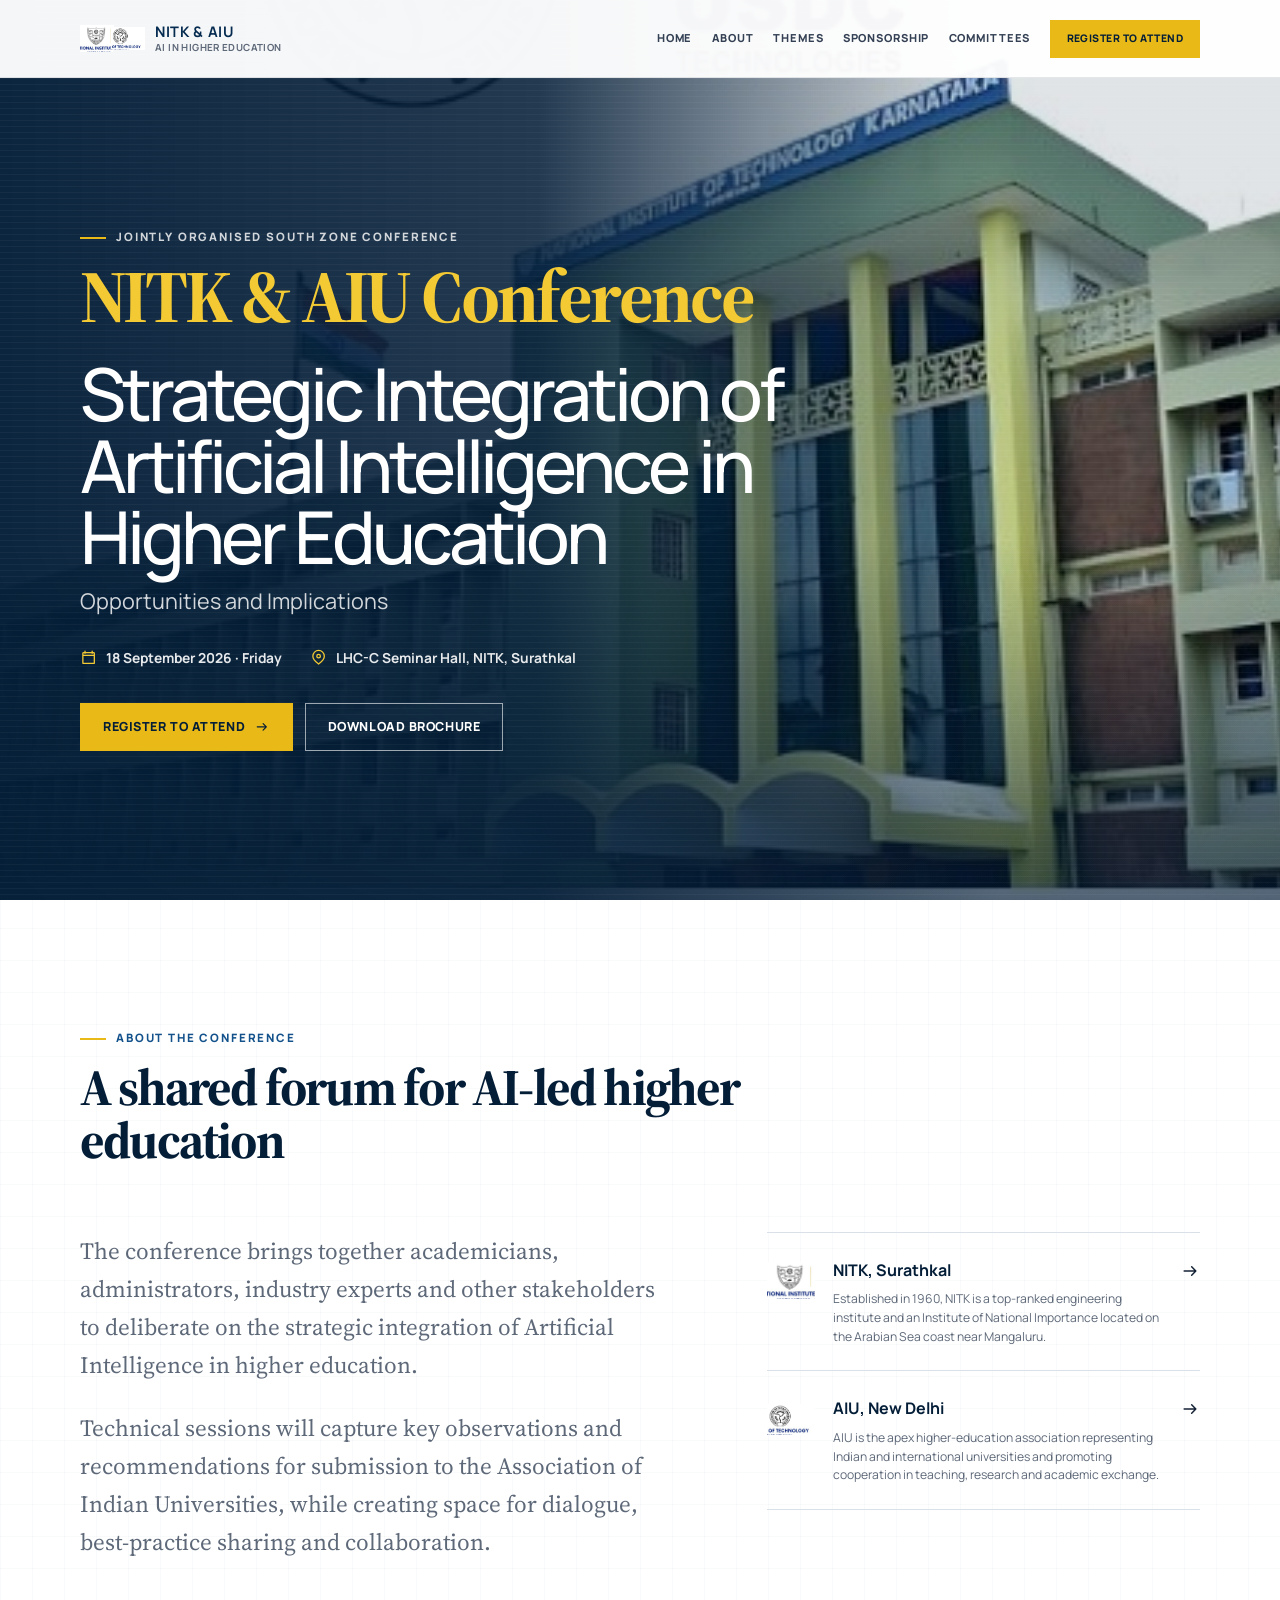
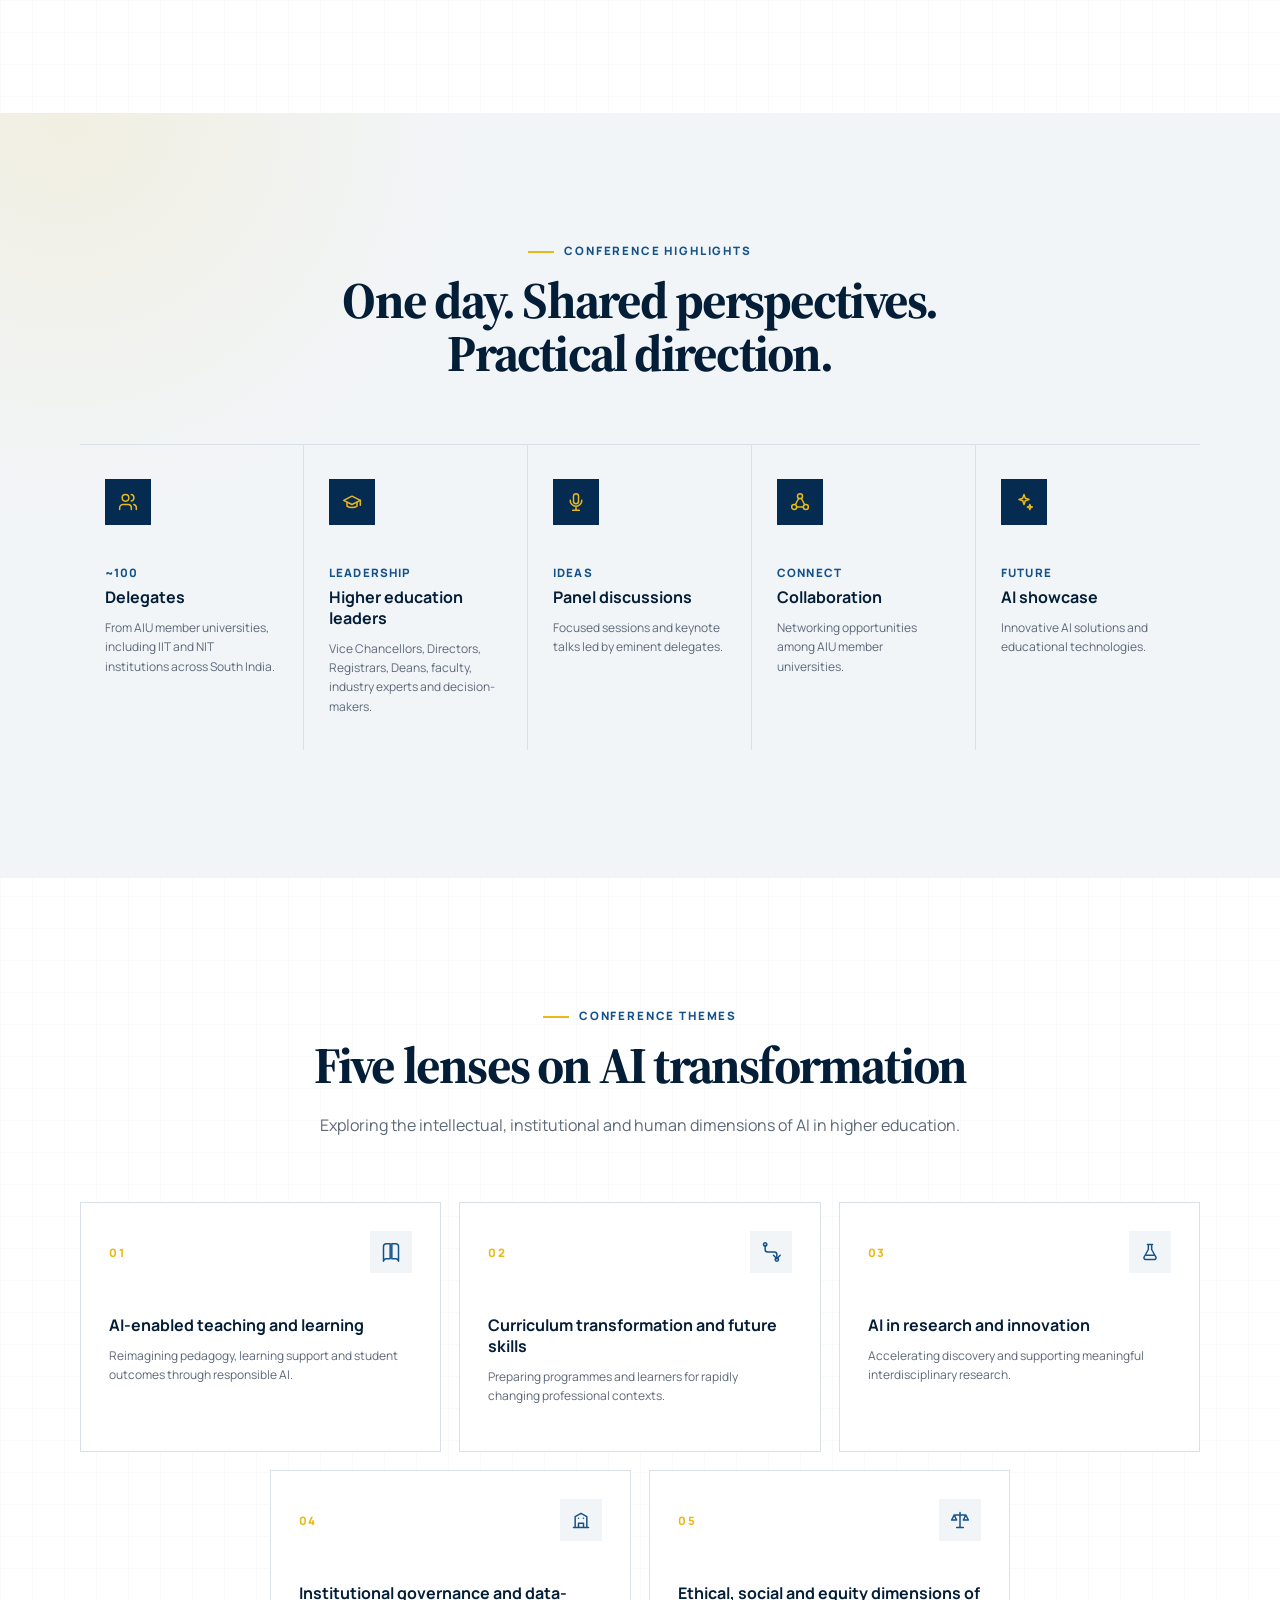
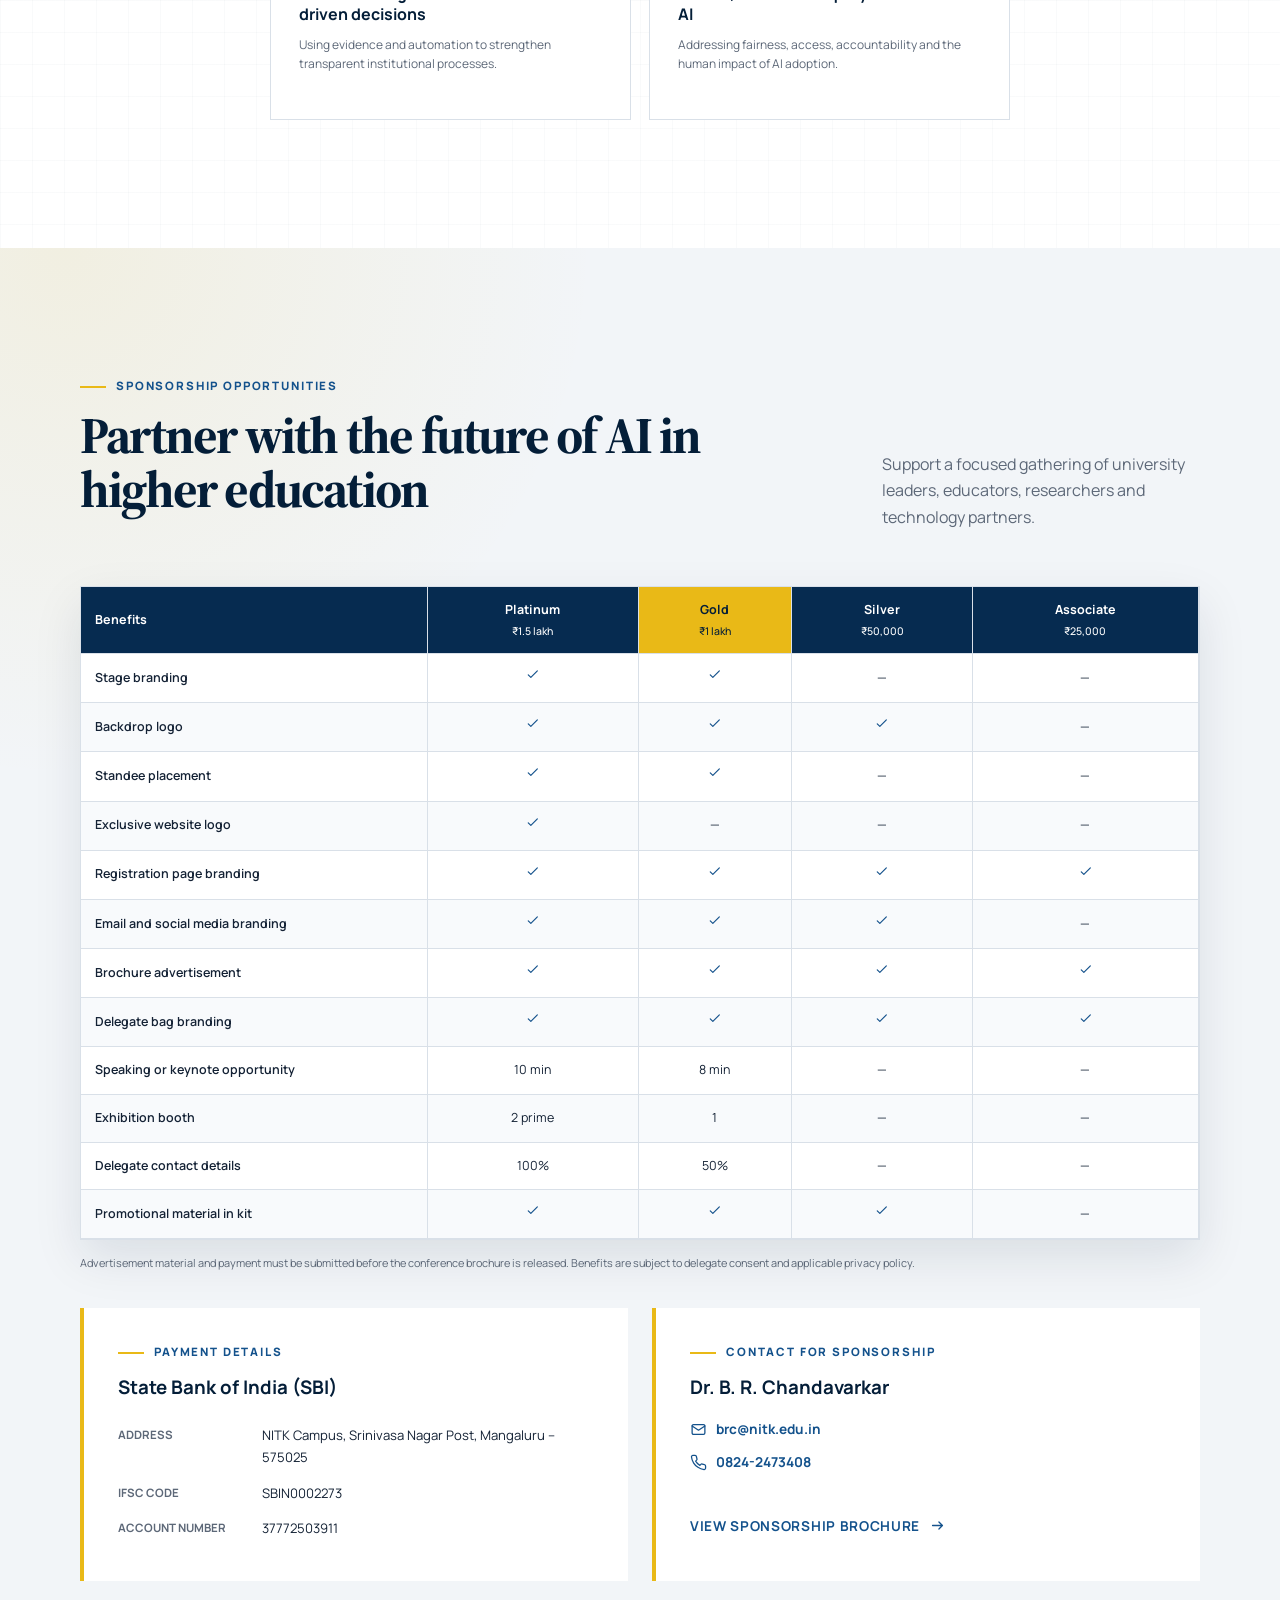
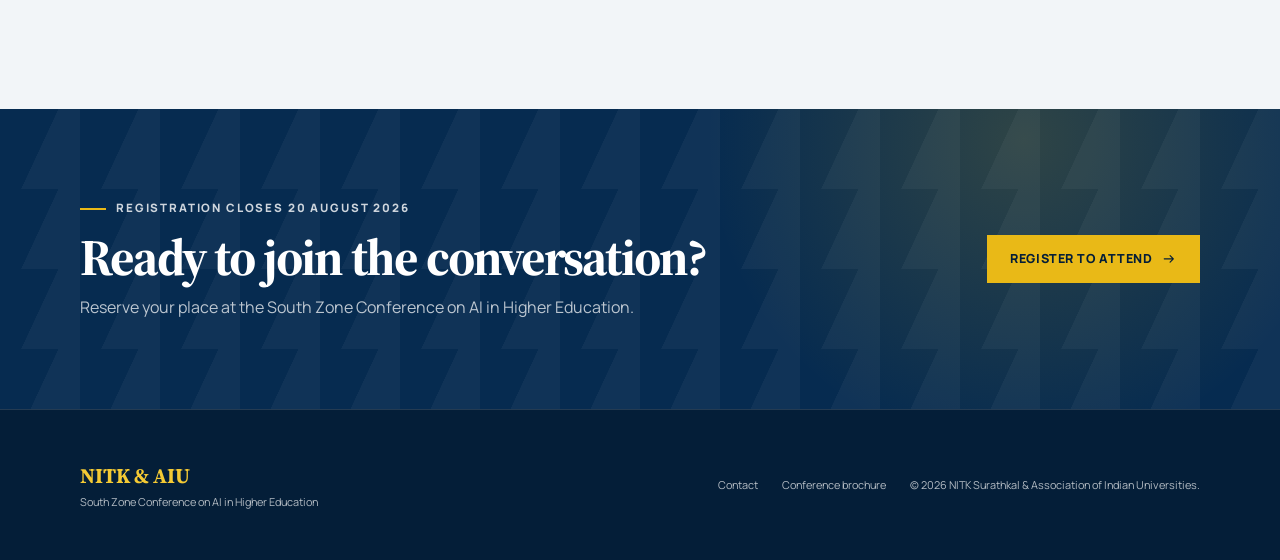
==== docs/index.html @ d4d83155 "Add static conference site and GitHub Pages deploy workflow. Ship the docs/ site with content-driven" ====
<!doctype html>
<html lang="en">
  <head>
    <meta charset="UTF-8">
    <meta name="viewport" content="width=device-width, initial-scale=1.0">
    <meta
      name="description"
      content="NITK and AIU South Zone Conference on the strategic integration of Artificial Intelligence in Higher Education, 18 September 2026."
    >
    <meta name="theme-color" content="#062b50">
    <title>AI in Higher Education 2026 | NITK & AIU</title>
    <link rel="preconnect" href="https://fonts.googleapis.com">
    <link rel="preconnect" href="https://fonts.gstatic.com" crossorigin>
    <link
      href="https://fonts.googleapis.com/css2?family=Manrope:wght@400;500;600;700;800&family=Source+Serif+4:opsz,wght@8..60,600;8..60,700&display=swap"
      rel="stylesheet"
    >
    <link rel="stylesheet" href="css/styles.css">
    <script src="js/content.js" defer></script>
    <script src="js/render.js" defer></script>
    <script src="js/main.js" defer></script>
  </head>
  <body data-page="home">
    <a class="skip-link" href="#main-content">Skip to content</a>
    <div id="site-header"></div>

    <main id="main-content">
      <section class="hero" id="top" aria-label="Conference introduction">
        <div id="hero-content"></div>
      </section>

      <section class="section about" id="about">
        <div class="shell" id="about-content"></div>
      </section>

      <section class="section section--mist highlights-section" id="highlights">
        <div class="shell shell--wide" id="highlights-content"></div>
      </section>

      <section class="section themes-section" id="themes">
        <div class="shell" id="themes-content"></div>
      </section>

      <section class="section speakers-section" id="speakers">
        <div class="shell" id="speakers-content"></div>
      </section>

      <section class="section section--mist sponsorship" id="sponsorship">
        <div class="shell shell--wide" id="sponsorship-content"></div>
      </section>

      <section class="registration-band" id="register">
        <div class="shell registration-band__inner" id="registration-content"></div>
      </section>
    </main>

    <div id="site-footer"></div>
    <noscript>
      <p class="noscript-message">
        Please enable JavaScript to view the conference website.
      </p>
    </noscript>
  </body>
</html>
---- docs/css/styles.css ----
:root {
  --navy-950: #041e38;
  --navy-900: #062b50;
  --navy-800: #0a3b6c;
  --navy-700: #14528c;
  --gold-500: #e9b917;
  --gold-400: #f4ca34;
  --gold-100: #fff3bd;
  --ink: #142235;
  --muted: #5d6878;
  --line: #d9e0e8;
  --mist: #f2f5f8;
  --white: #ffffff;
  --font-sans: "Manrope", sans-serif;
  --font-display: "Source Serif 4", serif;
  --shell: 1120px;
  --shell-wide: 1240px;
  --header-height: 78px;
  --radius: 4px;
  --shadow: 0 18px 45px rgba(4, 30, 56, 0.1);
  --transition: 180ms ease;
}

*,
*::before,
*::after {
  box-sizing: border-box;
}

html {
  scroll-behavior: smooth;
  scroll-padding-top: calc(var(--header-height) + 24px);
}

body {
  margin: 0;
  color: var(--ink);
  background:
    linear-gradient(rgba(6, 43, 80, 0.025) 1px, transparent 1px),
    linear-gradient(90deg, rgba(6, 43, 80, 0.025) 1px, transparent 1px),
    var(--white);
  background-size: 32px 32px;
  font-family: var(--font-sans);
  font-size: 16px;
  line-height: 1.65;
  -webkit-font-smoothing: antialiased;
}

body.nav-open {
  overflow: hidden;
}

img {
  display: block;
  max-width: 100%;
}

a {
  color: inherit;
  text-decoration: none;
}

button,
input,
select,
textarea {
  font: inherit;
}

h1,
h2,
h3,
p {
  margin-top: 0;
}

h1,
h2 {
  color: var(--navy-950);
  font-family: var(--font-display);
  letter-spacing: -0.035em;
  line-height: 1.04;
}

h2 {
  margin-bottom: 20px;
  font-size: clamp(2.1rem, 4vw, 3.55rem);
}

h3 {
  line-height: 1.3;
}

.shell {
  width: min(calc(100% - 40px), var(--shell));
  margin-inline: auto;
}

.shell--wide {
  max-width: var(--shell-wide);
}

.section {
  padding-block: clamp(76px, 10vw, 130px);
}

.section--mist {
  background:
    radial-gradient(circle at 5% 0%, rgba(233, 185, 23, 0.1), transparent 28%),
    var(--mist);
}

.section-heading {
  max-width: 740px;
  margin-bottom: clamp(36px, 6vw, 64px);
}

.section-heading--center {
  margin-inline: auto;
  text-align: center;
}

.section-heading > p:not(.eyebrow) {
  max-width: 650px;
  margin-inline: auto;
  color: var(--muted);
}

.eyebrow {
  margin-bottom: 14px;
  color: var(--navy-700);
  font-size: 0.72rem;
  font-weight: 800;
  letter-spacing: 0.16em;
  text-transform: uppercase;
}

.eyebrow::before {
  display: inline-block;
  width: 26px;
  height: 2px;
  margin-right: 10px;
  background: var(--gold-500);
  content: "";
  vertical-align: middle;
}

.eyebrow--light {
  color: rgba(255, 255, 255, 0.8);
}

.icon {
  width: 1.25em;
  height: 1.25em;
  flex: none;
}

.sr-only {
  position: absolute;
  width: 1px;
  height: 1px;
  padding: 0;
  margin: -1px;
  overflow: hidden;
  clip: rect(0, 0, 0, 0);
  white-space: nowrap;
  border: 0;
}

.skip-link {
  position: fixed;
  z-index: 1000;
  top: 8px;
  left: 8px;
  padding: 10px 16px;
  color: var(--white);
  background: var(--navy-950);
  transform: translateY(-150%);
}

.skip-link:focus {
  transform: translateY(0);
}

.site-header {
  position: fixed;
  z-index: 100;
  top: 0;
  right: 0;
  left: 0;
  height: var(--header-height);
  color: var(--navy-950);
  background: rgba(255, 255, 255, 0.96);
  border-bottom: 1px solid rgba(4, 30, 56, 0.1);
  transition:
    box-shadow var(--transition),
    height var(--transition);
}

.site-header.is-scrolled {
  box-shadow: 0 8px 28px rgba(4, 30, 56, 0.1);
}

.site-header__inner {
  display: flex;
  height: 100%;
  align-items: center;
  justify-content: space-between;
  gap: 24px;
}

.brand {
  display: flex;
  min-width: max-content;
  align-items: center;
  gap: 10px;
}

.brand__marks {
  display: flex;
  align-items: center;
}

.brand__marks img {
  width: 34px;
  height: 34px;
  object-fit: contain;
}

.brand__marks img + img {
  margin-left: -3px;
}

.brand__text {
  display: flex;
  line-height: 1.1;
  flex-direction: column;
}

.brand__text strong {
  color: var(--navy-900);
  font-size: 0.91rem;
  letter-spacing: 0.045em;
}

.brand__text span {
  margin-top: 4px;
  color: var(--muted);
  font-size: 0.61rem;
  font-weight: 700;
  letter-spacing: 0.04em;
  text-transform: uppercase;
}

.site-nav {
  display: flex;
  align-items: center;
  gap: clamp(12px, 1.5vw, 22px);
}

.site-nav__link {
  position: relative;
  padding-block: 10px;
  color: #344054;
  font-size: 0.69rem;
  font-weight: 800;
  letter-spacing: 0.08em;
  text-transform: uppercase;
}

.site-nav__link::after {
  position: absolute;
  right: 0;
  bottom: 5px;
  left: 0;
  height: 2px;
  background: var(--gold-500);
  content: "";
  transform: scaleX(0);
  transform-origin: right;
  transition: transform var(--transition);
}

.site-nav__link:hover::after,
.site-nav__link.is-active::after {
  transform: scaleX(1);
  transform-origin: left;
}

.nav-toggle {
  display: none;
  width: 44px;
  height: 44px;
  padding: 0;
  color: var(--navy-950);
  background: transparent;
  border: 1px solid var(--line);
  align-items: center;
  justify-content: center;
}

.nav-toggle__close {
  display: none;
}

.nav-toggle[aria-expanded="true"] .nav-toggle__open {
  display: none;
}

.nav-toggle[aria-expanded="true"] .nav-toggle__close {
  display: block;
}

.button {
  display: inline-flex;
  min-height: 48px;
  padding: 0 22px;
  border: 1px solid transparent;
  align-items: center;
  justify-content: center;
  gap: 9px;
  font-size: 0.78rem;
  font-weight: 800;
  letter-spacing: 0.045em;
  text-transform: uppercase;
  transition:
    background var(--transition),
    color var(--transition),
    transform var(--transition);
}

.button:hover {
  transform: translateY(-2px);
}

.button--small {
  min-height: 38px;
  padding-inline: 16px;
  font-size: 0.65rem;
}

.button--gold {
  color: var(--navy-950);
  background: var(--gold-500);
}

.button--gold:hover {
  background: var(--gold-400);
}

.button--ghost {
  color: var(--white);
  border-color: rgba(255, 255, 255, 0.6);
}

.button--ghost:hover {
  color: var(--navy-950);
  background: var(--white);
}

.hero {
  position: relative;
  min-height: 760px;
  height: 100svh;
  max-height: 940px;
  overflow: hidden;
  color: var(--white);
  background: var(--navy-950);
}

.hero__image,
.hero__veil {
  position: absolute;
  inset: 0;
}

.hero__image {
  background-position: center;
  background-size: cover;
  animation: hero-settle 1.4s ease-out both;
}

.hero__veil {
  background:
    linear-gradient(90deg, rgba(4, 30, 56, 0.97) 0%, rgba(4, 30, 56, 0.88) 42%, rgba(4, 30, 56, 0.12) 78%),
    linear-gradient(0deg, rgba(4, 30, 56, 0.65), transparent 40%);
}

.hero__veil::after {
  position: absolute;
  inset: 0;
  background-image: linear-gradient(rgba(255, 255, 255, 0.035) 1px, transparent 1px);
  background-size: 100% 6px;
  content: "";
}

.hero__inner {
  position: relative;
  z-index: 1;
  display: flex;
  min-height: 760px;
  height: 100svh;
  max-height: 940px;
  padding-top: var(--header-height);
  align-items: center;
}

.hero__copy {
  max-width: 720px;
  padding-block: 60px;
}

.hero h1 {
  margin-bottom: 10px;
  color: var(--white);
  font-family: var(--font-sans);
  font-size: clamp(2.45rem, 5.7vw, 5.3rem);
  font-weight: 500;
  letter-spacing: -0.055em;
  line-height: 0.98;
}

.hero__brand {
  display: block;
  margin-bottom: 26px;
  color: var(--gold-400);
  font-family: var(--font-display);
  font-size: clamp(2.2rem, 5.8vw, 5.5rem);
  font-weight: 700;
  letter-spacing: -0.04em;
}

.hero__subtitle {
  margin-bottom: 28px;
  color: rgba(255, 255, 255, 0.82);
  font-size: clamp(1.05rem, 1.7vw, 1.35rem);
}

.event-meta {
  display: flex;
  max-width: 680px;
  margin-bottom: 34px;
  gap: 12px 28px;
  flex-wrap: wrap;
}

.event-meta span {
  display: inline-flex;
  align-items: center;
  gap: 9px;
  color: rgba(255, 255, 255, 0.9);
  font-size: 0.86rem;
  font-weight: 700;
}

.event-meta .icon {
  color: var(--gold-400);
}

.button-row {
  display: flex;
  gap: 12px;
  flex-wrap: wrap;
}

.about__grid {
  display: grid;
  grid-template-columns: minmax(0, 1.15fr) minmax(320px, 0.85fr);
  gap: clamp(40px, 8vw, 100px);
  align-items: start;
}

.about__copy {
  color: var(--muted);
  font-family: var(--font-display);
  font-size: clamp(1.15rem, 2vw, 1.45rem);
  line-height: 1.65;
}

.about__copy p + p {
  margin-top: 24px;
}

.institutions {
  border-top: 1px solid var(--line);
}

.institution {
  display: grid;
  padding-block: 24px;
  border-bottom: 1px solid var(--line);
  grid-template-columns: 48px 1fr auto;
  gap: 18px;
  align-items: start;
  transition: color var(--transition);
}

.institution:hover {
  color: var(--navy-700);
}

.institution img {
  width: 48px;
  height: 48px;
  object-fit: contain;
}

.institution strong,
.institution small {
  display: block;
}

.institution strong {
  margin-bottom: 7px;
  color: var(--navy-950);
}

.institution small {
  color: var(--muted);
  font-size: 0.76rem;
  line-height: 1.55;
}

.institution > .icon {
  margin-top: 4px;
}

.highlights {
  display: grid;
  border-top: 1px solid var(--line);
  grid-template-columns: repeat(5, 1fr);
}

.highlight {
  min-height: 290px;
  padding: 34px 25px;
  border-right: 1px solid var(--line);
}

.highlight:last-child {
  border-right: 0;
}

.highlight__icon {
  display: grid;
  width: 46px;
  height: 46px;
  margin-bottom: 38px;
  color: var(--gold-500);
  background: var(--navy-900);
  place-items: center;
}

.highlight__value {
  display: block;
  margin-bottom: 5px;
  color: var(--navy-700);
  font-size: 0.72rem;
  font-weight: 800;
  letter-spacing: 0.1em;
  text-transform: uppercase;
}

.highlight h3,
.theme h3 {
  margin-bottom: 10px;
  color: var(--navy-950);
  font-size: 1rem;
}

.highlight p,
.theme p {
  margin-bottom: 0;
  color: var(--muted);
  font-size: 0.75rem;
  line-height: 1.6;
}

.themes {
  display: grid;
  grid-template-columns: repeat(6, 1fr);
  gap: 18px;
}

.theme {
  position: relative;
  min-height: 250px;
  padding: 28px;
  background: var(--white);
  border: 1px solid var(--line);
  grid-column: span 2;
  overflow: hidden;
  transition:
    border-color var(--transition),
    transform var(--transition);
}

.theme:nth-child(4) {
  grid-column: 2 / span 2;
}

.theme:hover {
  border-color: var(--gold-500);
  transform: translateY(-4px);
}

.theme__top {
  display: flex;
  margin-bottom: 42px;
  color: var(--navy-700);
  align-items: center;
  justify-content: space-between;
}

.theme__number {
  color: var(--gold-500);
  font-size: 0.72rem;
  font-weight: 800;
  letter-spacing: 0.15em;
}

.theme__icon {
  display: grid;
  width: 42px;
  height: 42px;
  background: var(--mist);
  place-items: center;
}

.speakers-section {
  background: var(--navy-950);
}

.speakers-section .section-heading h2 {
  color: var(--white);
}

.speakers-grid {
  display: grid;
  grid-template-columns: repeat(4, 1fr);
  gap: 28px;
}

.speaker {
  color: rgba(255, 255, 255, 0.7);
  text-align: center;
}

.speaker .person-avatar {
  width: 180px;
  height: 210px;
  margin: 0 auto 20px;
}

.speaker h3 {
  margin-bottom: 4px;
  color: var(--white);
}

.speaker p {
  margin-bottom: 2px;
  font-size: 0.8rem;
}

.speaker__role {
  color: var(--gold-400);
  font-weight: 700;
}

.person-avatar {
  display: grid;
  width: 64px;
  height: 64px;
  flex: none;
  color: var(--navy-900);
  background: var(--gold-100);
  border: 1px solid rgba(233, 185, 23, 0.4);
  object-fit: cover;
  place-items: center;
}

.person-avatar--initials {
  font-family: var(--font-display);
  font-size: 1.2rem;
  font-weight: 700;
}

.sponsorship__intro {
  display: grid;
  margin-bottom: 50px;
  grid-template-columns: 1.4fr 0.6fr;
  gap: 60px;
  align-items: end;
}

.sponsorship__intro .section-heading {
  margin-bottom: 0;
}

.sponsorship__intro > p {
  margin-bottom: 6px;
  color: var(--muted);
}

.table-wrap {
  overflow-x: auto;
  border: 1px solid var(--line);
  background: var(--white);
  box-shadow: var(--shadow);
}

.sponsorship-table {
  width: 100%;
  min-width: 850px;
  border-collapse: collapse;
  font-size: 0.78rem;
}

.sponsorship-table th,
.sponsorship-table td {
  padding: 13px 14px;
  border-right: 1px solid var(--line);
  border-bottom: 1px solid var(--line);
  text-align: center;
}

.sponsorship-table thead th {
  color: var(--white);
  background: var(--navy-900);
}

.sponsorship-table thead th:nth-child(3) {
  color: var(--navy-950);
  background: var(--gold-500);
}

.sponsorship-table thead th:first-child,
.sponsorship-table tbody th {
  width: 31%;
  text-align: left;
}

.sponsorship-table thead strong,
.sponsorship-table thead span {
  display: block;
}

.sponsorship-table thead span {
  margin-top: 2px;
  font-size: 0.66rem;
  font-weight: 500;
}

.sponsorship-table tbody th {
  color: var(--ink);
  font-weight: 600;
}

.sponsorship-table tbody tr:nth-child(even) {
  background: #f8fafc;
}

.table-check {
  display: inline-grid;
  color: var(--navy-700);
  place-items: center;
}

.table-note {
  margin: 14px 0 36px;
  color: var(--muted);
  font-size: 0.68rem;
}

.sponsor-details {
  display: grid;
  grid-template-columns: 1fr 1fr;
  gap: 24px;
}

.sponsor-detail {
  padding: 34px;
  background: var(--white);
  border-left: 4px solid var(--gold-500);
}

.sponsor-detail h3 {
  color: var(--navy-950);
}

.sponsor-detail dl {
  margin: 0;
}

.sponsor-detail dl div {
  display: grid;
  padding-block: 7px;
  grid-template-columns: 130px 1fr;
  gap: 14px;
}

.sponsor-detail dt {
  color: var(--muted);
  font-size: 0.72rem;
  font-weight: 700;
  text-transform: uppercase;
}

.sponsor-detail dd {
  margin: 0;
  font-size: 0.82rem;
}

.sponsor-detail--contact {
  display: flex;
  flex-direction: column;
}

.sponsor-detail--contact > a {
  display: inline-flex;
  width: fit-content;
  margin-bottom: 10px;
  color: var(--navy-700);
  gap: 9px;
  align-items: center;
  font-size: 0.85rem;
  font-weight: 700;
}

.sponsor-detail--contact .text-link {
  margin-top: auto;
  padding-top: 18px;
}

.text-link {
  display: inline-flex;
  color: var(--navy-700);
  gap: 8px;
  align-items: center;
  font-size: 0.72rem;
  font-weight: 800;
  letter-spacing: 0.05em;
  text-transform: uppercase;
}

.registration-band {
  position: relative;
  color: var(--white);
  background:
    radial-gradient(circle at 80% 10%, rgba(233, 185, 23, 0.18), transparent 30%),
    var(--navy-900);
  overflow: hidden;
}

.registration-band::before {
  position: absolute;
  inset: 0;
  background-image: linear-gradient(115deg, transparent 49.7%, rgba(255, 255, 255, 0.04) 50%);
  background-size: 80px 80px;
  content: "";
}

.registration-band__inner {
  position: relative;
  display: flex;
  min-height: 300px;
  padding-block: 70px;
  align-items: center;
  justify-content: space-between;
  gap: 40px;
}

.registration-band h2 {
  margin-bottom: 10px;
  color: var(--white);
}

.registration-band p:last-child {
  margin-bottom: 0;
  color: rgba(255, 255, 255, 0.72);
}

.site-footer {
  color: rgba(255, 255, 255, 0.7);
  background: var(--navy-950);
  border-top: 1px solid rgba(255, 255, 255, 0.13);
}

.site-footer__grid {
  display: flex;
  min-height: 150px;
  padding-block: 38px;
  align-items: center;
  justify-content: space-between;
  gap: 40px;
}

.footer-brand {
  display: flex;
  flex-direction: column;
}

.footer-brand strong {
  color: var(--gold-400);
  font-family: var(--font-display);
  font-size: 1.3rem;
}

.footer-brand span {
  font-size: 0.68rem;
}

.site-footer__meta {
  display: flex;
  justify-content: flex-end;
  gap: 12px 24px;
  flex-wrap: wrap;
  font-size: 0.68rem;
}

.site-footer__meta a:hover {
  color: var(--white);
}

.committee-hero {
  padding-top: var(--header-height);
  color: var(--white);
  background:
    linear-gradient(120deg, transparent 50%, rgba(233, 185, 23, 0.08) 50%),
    var(--navy-900);
  background-size: 120px 120px;
}

.committee-hero__inner {
  display: flex;
  min-height: 400px;
  padding-block: 80px;
  align-items: center;
  justify-content: space-between;
  gap: 60px;
}

.committee-hero__copy {
  max-width: 760px;
}

.committee-hero h1 {
  margin-bottom: 20px;
  color: var(--white);
  font-size: clamp(3rem, 7vw, 6rem);
}

.committee-hero h1 span {
  color: var(--gold-400);
}

.committee-hero__copy > p:last-child {
  max-width: 620px;
  margin-bottom: 0;
  color: rgba(255, 255, 255, 0.72);
}

.committee-hero__marks {
  display: flex;
  min-width: 240px;
  padding: 24px;
  background: var(--white);
  align-items: center;
  justify-content: center;
  gap: 15px;
}

.committee-hero__marks img {
  width: 72px;
  height: 72px;
  object-fit: contain;
}

.committee-hero__marks span {
  color: var(--gold-500);
  font-family: var(--font-display);
  font-size: 2rem;
}

.committee-page {
  background:
    radial-gradient(circle at 100% 20%, rgba(20, 82, 140, 0.08), transparent 25%),
    var(--mist);
}

.committee-layout {
  display: grid;
  grid-template-columns: minmax(0, 1fr) 330px;
  gap: clamp(36px, 6vw, 80px);
  align-items: start;
}

.committees-list {
  display: grid;
  gap: 14px;
}

.committee-card {
  display: grid;
  padding: 28px;
  background: var(--white);
  border-left: 3px solid var(--navy-700);
  grid-template-columns: 46px minmax(0, 1fr) auto;
  gap: 20px;
  align-items: start;
  transition:
    border-color var(--transition),
    transform var(--transition);
}

.committee-card:hover {
  border-color: var(--gold-500);
  transform: translateX(4px);
}

.committee-card__icon,
.sidebar-block__icon {
  display: grid;
  width: 42px;
  height: 42px;
  color: var(--navy-700);
  background: var(--mist);
  place-items: center;
}

.committee-card h3 {
  margin-bottom: 6px;
  color: var(--navy-950);
  font-family: var(--font-display);
  font-size: 1.25rem;
}

.committee-card__body > p {
  margin-bottom: 14px;
  color: var(--muted);
  font-size: 0.76rem;
}

.committee-card__people {
  display: flex;
  gap: 5px 14px;
  flex-wrap: wrap;
  font-size: 0.72rem;
}

.committee-card__people strong {
  color: var(--navy-700);
}

.committee-card__people span {
  color: var(--muted);
}

.committee-card__contact {
  display: flex;
  padding-top: 3px;
  flex-direction: column;
  gap: 8px;
}

.committee-card__contact a {
  display: flex;
  color: var(--muted);
  gap: 7px;
  align-items: center;
  font-size: 0.67rem;
}

.committee-card__contact a:hover {
  color: var(--navy-700);
}

.coordinators-heading {
  margin-top: 100px;
}

.coordinators-list {
  display: grid;
  grid-template-columns: 1fr 1fr;
  gap: 14px;
}

.coordinator {
  display: flex;
  min-height: 150px;
  padding: 24px;
  background: var(--white);
  border: 1px solid var(--line);
  gap: 18px;
  align-items: flex-start;
}

.coordinator h3 {
  margin-bottom: 5px;
  color: var(--navy-950);
  font-size: 0.95rem;
}

.coordinator p {
  margin-bottom: 14px;
  color: var(--muted);
  font-size: 0.68rem;
}

.coordinator a {
  display: inline-flex;
  color: var(--navy-700);
  gap: 6px;
  align-items: center;
  font-size: 0.65rem;
  font-weight: 700;
  word-break: break-word;
}

.committee-sidebar {
  position: sticky;
  top: calc(var(--header-height) + 24px);
}

.sidebar-block {
  padding: 28px;
  background: var(--white);
  border-bottom: 1px solid var(--line);
}

.sidebar-block > img {
  width: 54px;
  height: 54px;
  margin-bottom: 20px;
  object-fit: contain;
}

.sidebar-block h3 {
  margin-bottom: 12px;
  color: var(--navy-950);
  font-family: var(--font-display);
  font-size: 1.25rem;
}

.sidebar-block p {
  color: var(--muted);
  font-size: 0.72rem;
}

.sidebar-block--help {
  display: flex;
  color: var(--white);
  background: var(--navy-900);
  gap: 18px;
}

.sidebar-block--help h3 {
  color: var(--white);
}

.sidebar-block--help p {
  color: rgba(255, 255, 255, 0.68);
}

.sidebar-block--help a {
  color: var(--gold-400);
  font-size: 0.7rem;
  font-weight: 700;
  word-break: break-word;
}

.sidebar-block--help .sidebar-block__icon {
  color: var(--navy-950);
  background: var(--gold-500);
}

.reveal {
  animation: reveal-in 650ms ease both;
}

.reveal.is-visible {
  opacity: 1;
  transform: translateY(0);
}

.noscript-message {
  position: fixed;
  z-index: 200;
  right: 0;
  bottom: 0;
  left: 0;
  margin: 0;
  padding: 12px;
  color: var(--white);
  background: #9b2c2c;
  text-align: center;
}

@keyframes hero-settle {
  from {
    opacity: 0;
    transform: scale(1.06);
  }
  to {
    opacity: 1;
    transform: scale(1);
  }
}

@keyframes reveal-in {
  from {
    opacity: 0;
    transform: translateY(20px);
  }
  to {
    opacity: 1;
    transform: translateY(0);
  }
}

@media (max-width: 1060px) {
  .site-nav {
    gap: 12px;
  }

  .site-nav__link {
    font-size: 0.61rem;
  }

  .site-nav .button {
    display: none;
  }

  .highlights {
    grid-template-columns: repeat(3, 1fr);
  }

  .highlight {
    border-bottom: 1px solid var(--line);
  }

  .highlight:nth-child(3) {
    border-right: 0;
  }

  .highlight:nth-child(n + 4) {
    grid-column: span 1;
  }

  .committee-layout {
    grid-template-columns: minmax(0, 1fr) 290px;
    gap: 32px;
  }

  .committee-card {
    grid-template-columns: 42px minmax(0, 1fr);
  }

  .committee-card__contact {
    grid-column: 2;
  }
}

@media (max-width: 900px) {
  :root {
    --header-height: 70px;
  }

  .nav-toggle {
    display: flex;
  }

  .site-nav {
    position: fixed;
    top: var(--header-height);
    right: 0;
    bottom: 0;
    left: 0;
    display: flex;
    padding: 38px 24px;
    color: var(--white);
    background: var(--navy-950);
    flex-direction: column;
    align-items: stretch;
    gap: 0;
    opacity: 0;
    pointer-events: none;
    transform: translateY(-10px);
    transition:
      opacity var(--transition),
      transform var(--transition);
  }

  .site-nav.is-open {
    opacity: 1;
    pointer-events: auto;
    transform: translateY(0);
  }

  .site-nav__link {
    padding: 16px 4px;
    color: var(--white);
    border-bottom: 1px solid rgba(255, 255, 255, 0.13);
    font-size: 0.85rem;
  }

  .site-nav .button {
    display: inline-flex;
    margin-top: 24px;
  }

  .about__grid,
  .sponsorship__intro,
  .committee-layout {
    grid-template-columns: 1fr;
  }

  .themes {
    grid-template-columns: 1fr 1fr;
  }

  .theme,
  .theme:nth-child(4) {
    grid-column: auto;
  }

  .theme:last-child {
    grid-column: 1 / -1;
  }

  .speakers-grid {
    grid-template-columns: 1fr 1fr;
  }

  .committee-sidebar {
    position: static;
    display: grid;
    grid-template-columns: 1fr 1fr;
  }

  .sidebar-block--help {
    grid-column: 1 / -1;
  }

  .committee-hero__marks {
    min-width: 210px;
  }
}

@media (max-width: 680px) {
  .shell {
    width: min(calc(100% - 28px), var(--shell));
  }

  .section {
    padding-block: 76px;
  }

  .brand__marks img {
    width: 30px;
    height: 30px;
  }

  .brand__text span {
    display: none;
  }

  .hero,
  .hero__inner {
    min-height: 720px;
    height: 100svh;
  }

  .hero__image {
    background-position: 62% center;
  }

  .hero__veil {
    background: linear-gradient(0deg, rgba(4, 30, 56, 0.98) 8%, rgba(4, 30, 56, 0.82) 64%, rgba(4, 30, 56, 0.35));
  }

  .hero__inner {
    align-items: flex-end;
  }

  .hero__copy {
    padding-bottom: 50px;
  }

  .hero h1 {
    font-size: clamp(2.25rem, 11vw, 3.2rem);
  }

  .hero__brand {
    margin-bottom: 18px;
    font-size: clamp(2rem, 10vw, 3rem);
  }

  .event-meta {
    margin-bottom: 26px;
    flex-direction: column;
  }

  .button-row,
  .button-row .button {
    width: 100%;
  }

  .highlights {
    grid-template-columns: 1fr;
  }

  .highlight,
  .highlight:nth-child(3) {
    min-height: auto;
    padding-inline: 12px;
    border-right: 0;
  }

  .highlight__icon {
    margin-bottom: 22px;
  }

  .themes,
  .speakers-grid,
  .sponsor-details,
  .coordinators-list,
  .committee-sidebar {
    grid-template-columns: 1fr;
  }

  .theme:last-child,
  .sidebar-block--help {
    grid-column: auto;
  }

  .sponsorship__intro {
    gap: 20px;
  }

  .sponsor-detail {
    padding: 26px 22px;
  }

  .sponsor-detail dl div {
    grid-template-columns: 1fr;
    gap: 2px;
  }

  .registration-band__inner,
  .site-footer__grid,
  .committee-hero__inner {
    align-items: flex-start;
    flex-direction: column;
  }

  .registration-band__inner {
    justify-content: center;
  }

  .registration-band__inner .button {
    width: 100%;
  }

  .site-footer__meta {
    justify-content: flex-start;
  }

  .committee-hero__inner {
    min-height: 480px;
    justify-content: center;
  }

  .committee-hero h1 {
    font-size: clamp(2.8rem, 15vw, 4.5rem);
  }

  .committee-hero__marks {
    display: none;
  }

  .committee-card {
    padding: 24px 20px;
    grid-template-columns: 1fr;
  }

  .committee-card__contact {
    grid-column: auto;
  }

  .coordinators-heading {
    margin-top: 72px;
  }
}

@media (prefers-reduced-motion: reduce) {
  *,
  *::before,
  *::after {
    scroll-behavior: auto !important;
    animation-duration: 0.01ms !important;
    animation-iteration-count: 1 !important;
    transition-duration: 0.01ms !important;
  }
}
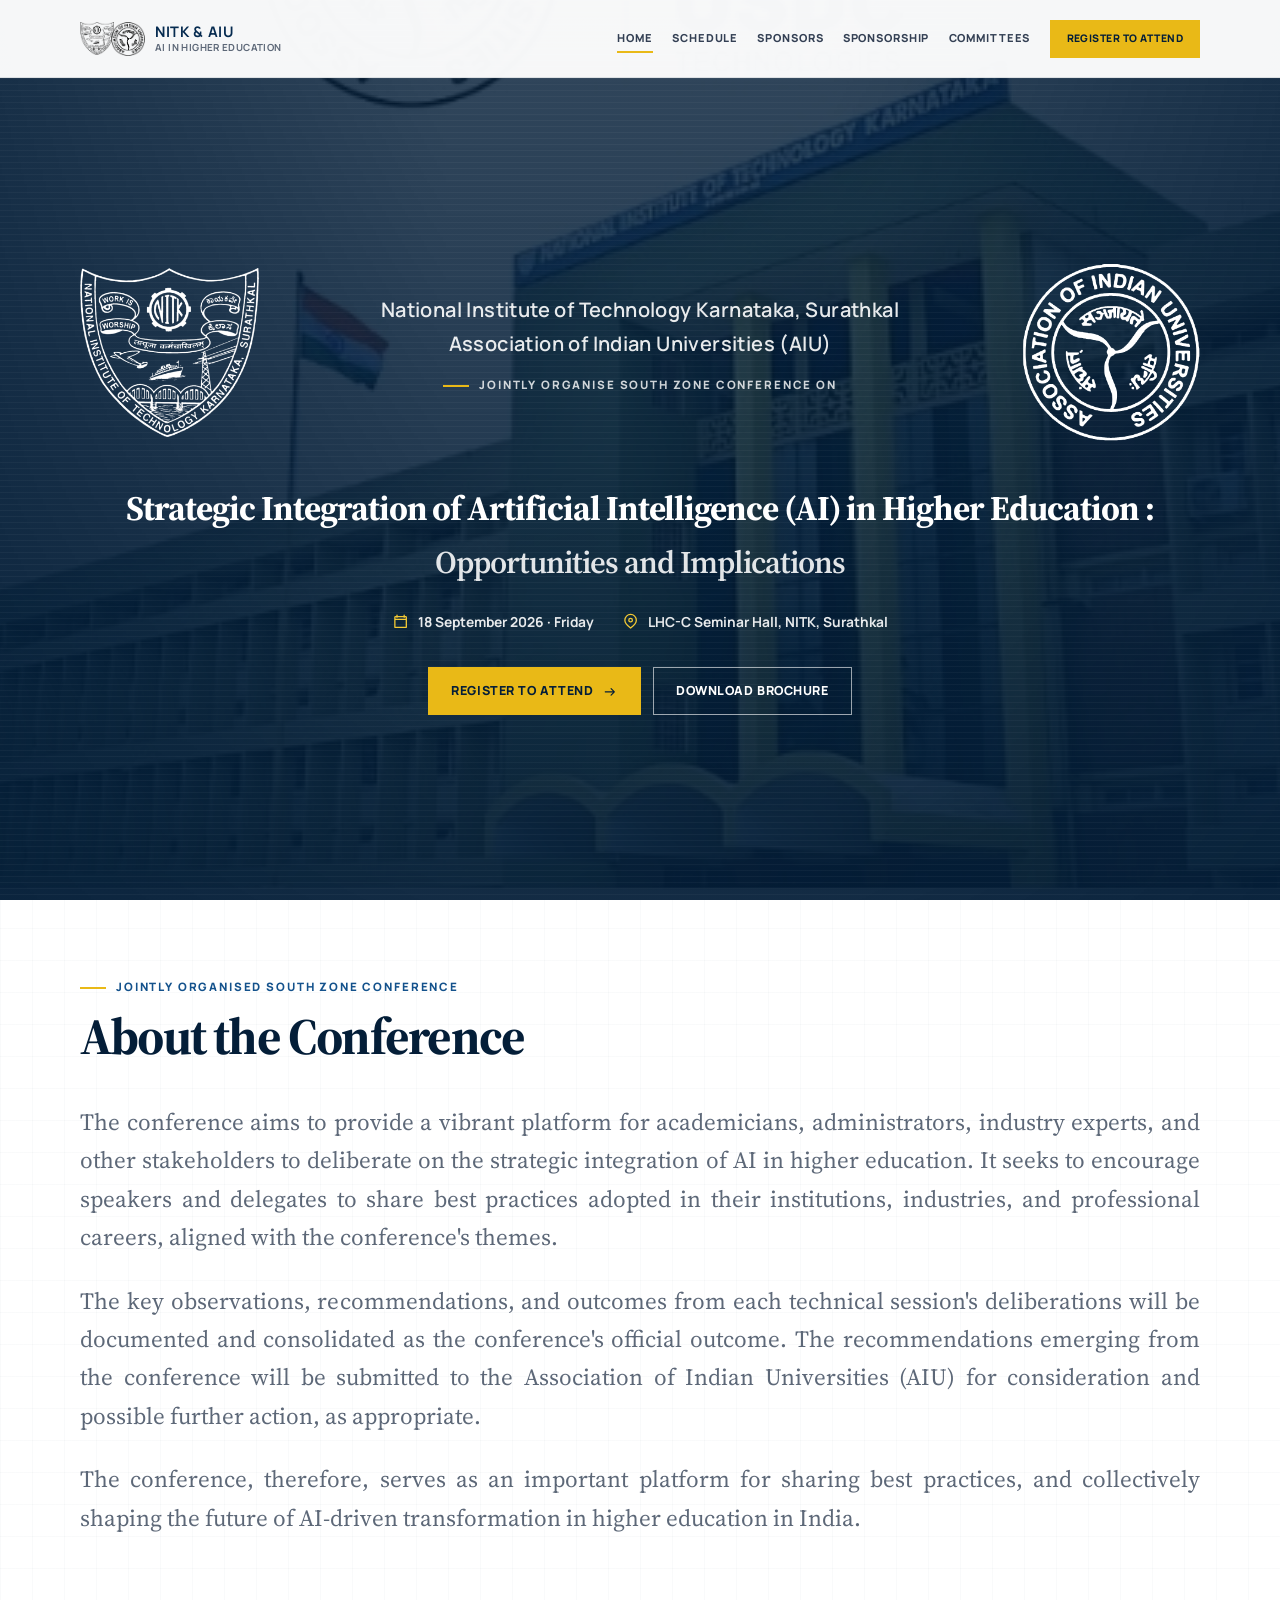
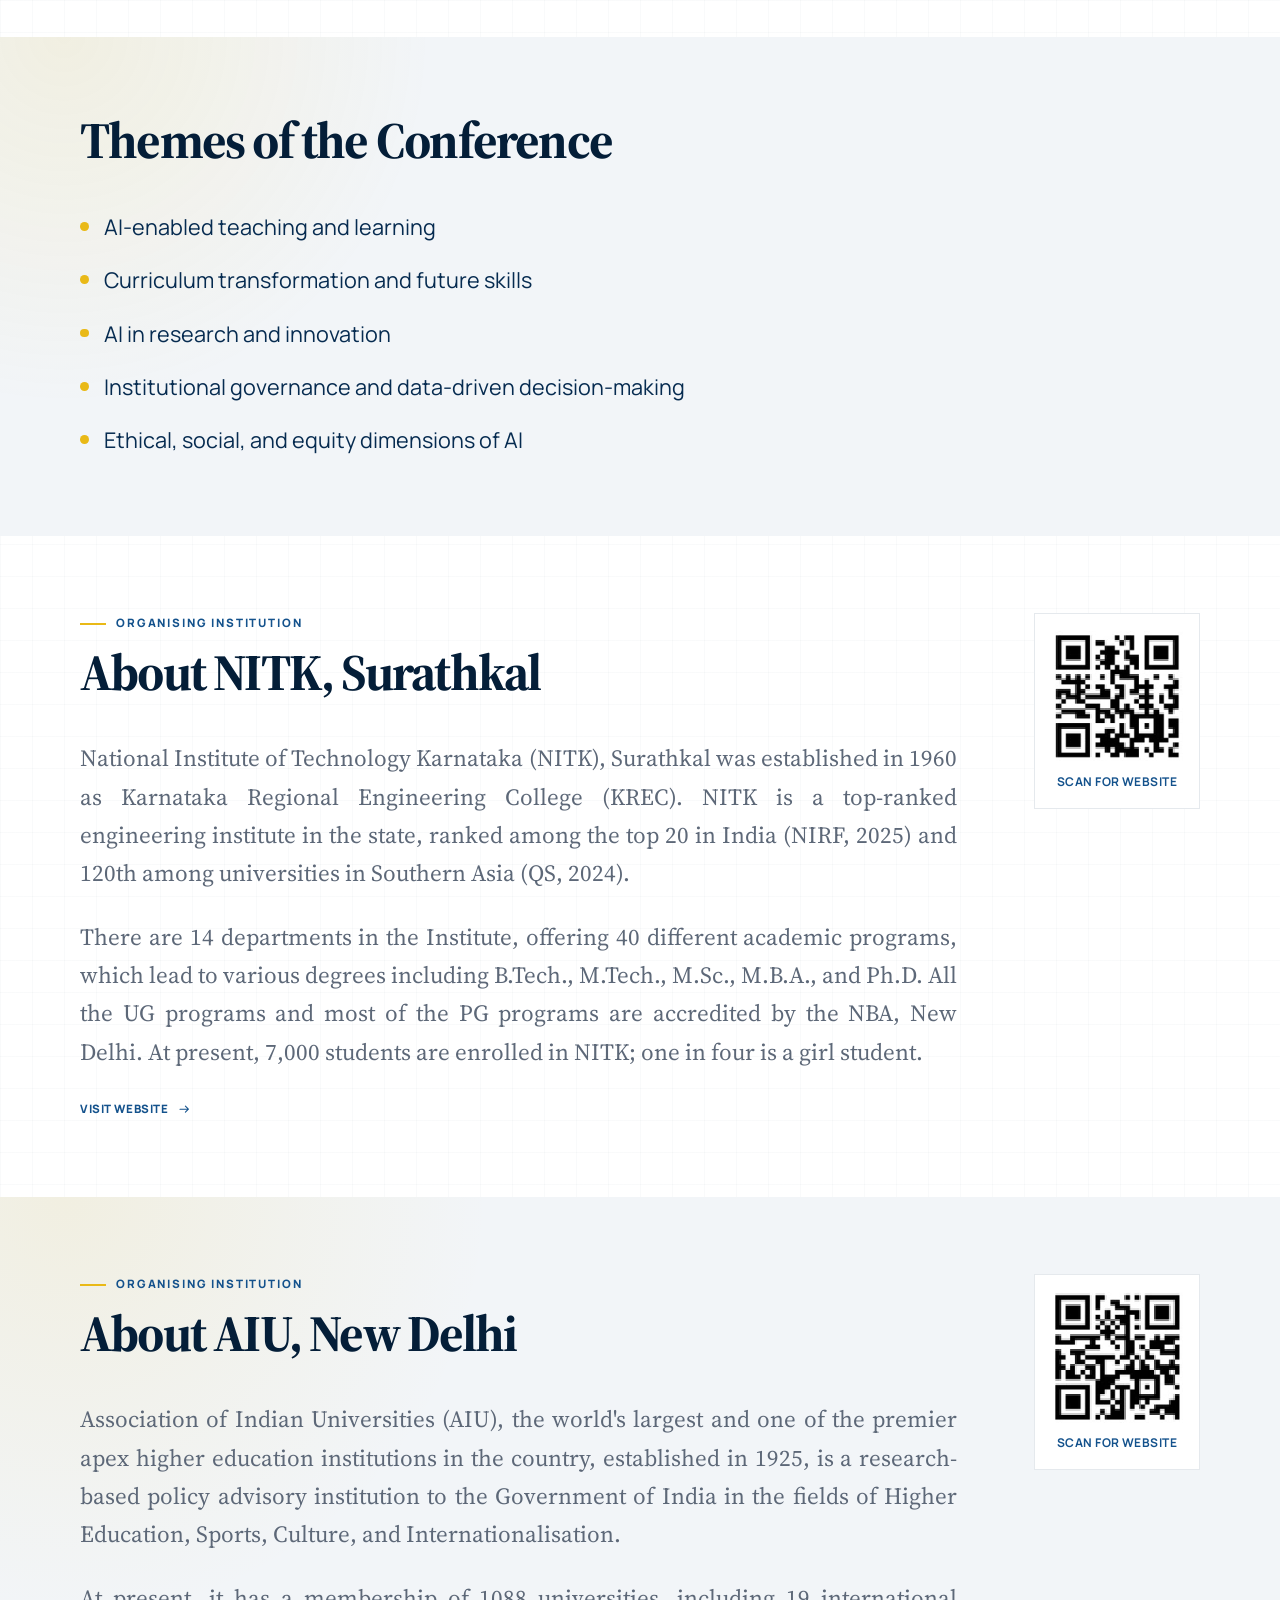
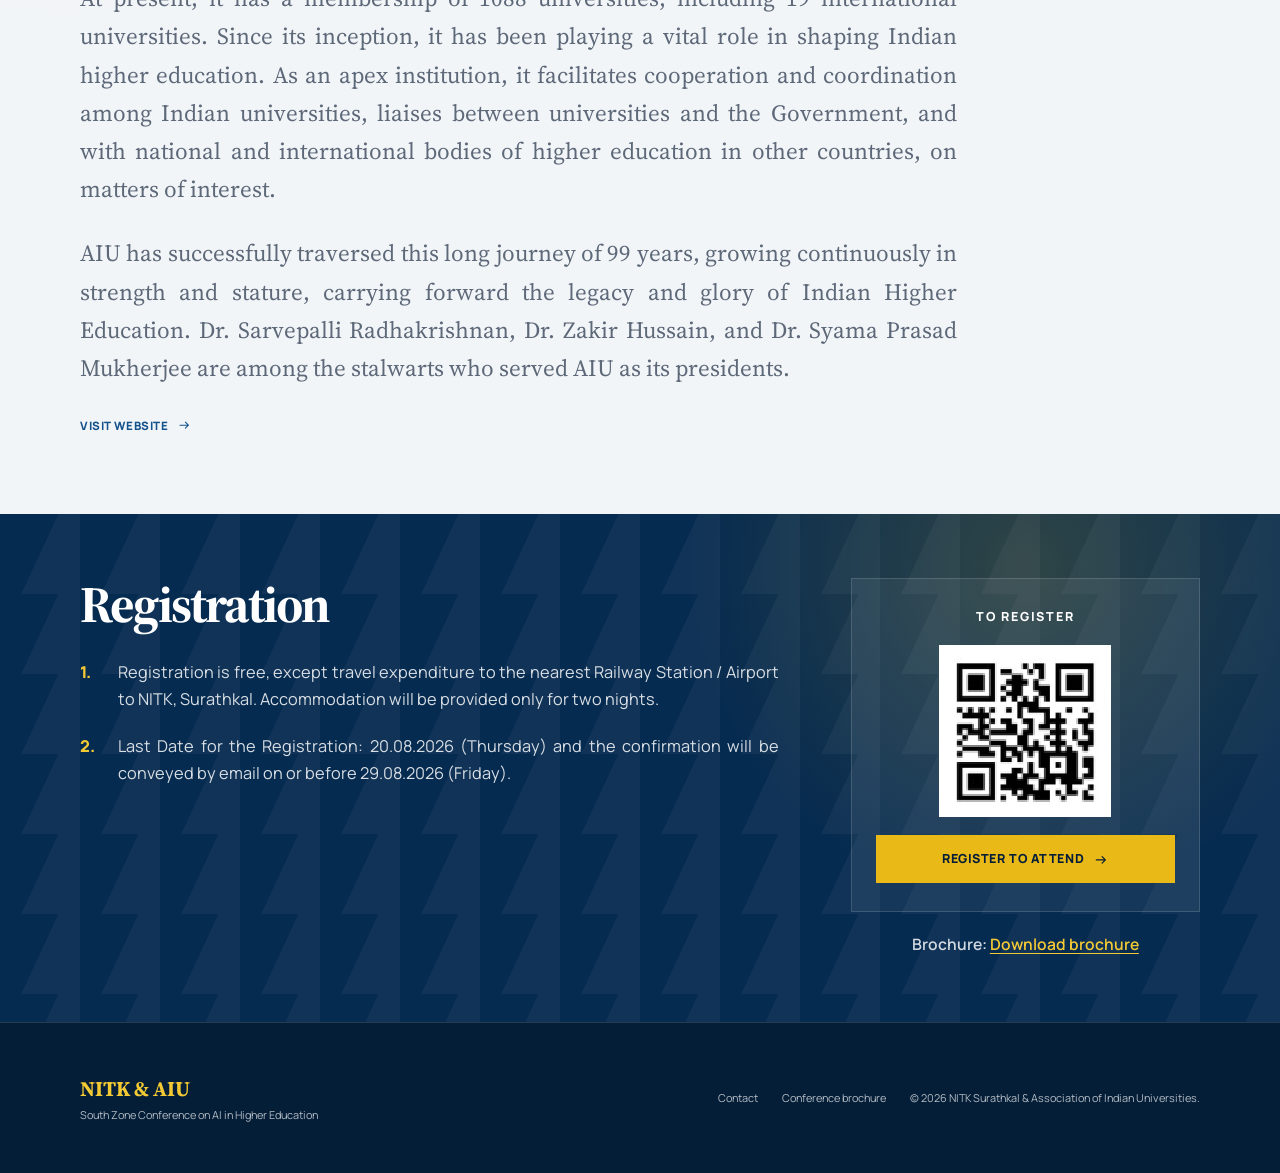
==== commit 0a914c62: "Align conference site with Google Site layout and content. Refresh home hero, institution sections, " ====
--- a/docs/index.html
+++ b/docs/index.html
@@ -30,23 +30,19 @@
       </section>
 
       <section class="section about" id="about">
-        <div class="shell" id="about-content"></div>
+        <div class="shell shell--wide" id="about-content"></div>
       </section>
 
-      <section class="section section--mist highlights-section" id="highlights">
-        <div class="shell shell--wide" id="highlights-content"></div>
-      </section>
-
-      <section class="section themes-section" id="themes">
+      <section class="section section--mist themes-section" id="themes">
         <div class="shell" id="themes-content"></div>
       </section>
 
-      <section class="section speakers-section" id="speakers">
-        <div class="shell" id="speakers-content"></div>
+      <section class="section institution-section" id="nitk">
+        <div class="shell" id="nitk-content"></div>
       </section>
 
-      <section class="section section--mist sponsorship" id="sponsorship">
-        <div class="shell shell--wide" id="sponsorship-content"></div>
+      <section class="section section--mist institution-section" id="aiu">
+        <div class="shell" id="aiu-content"></div>
       </section>
 
       <section class="registration-band" id="register">
--- a/docs/css/styles.css
+++ b/docs/css/styles.css
@@ -101,7 +101,7 @@
 }
 
 .section {
-  padding-block: clamp(76px, 10vw, 130px);
+  padding-block: clamp(48px, 6vw, 80px);
 }
 
 .section--mist {
@@ -112,7 +112,7 @@
 
 .section-heading {
   max-width: 740px;
-  margin-bottom: clamp(36px, 6vw, 64px);
+  margin-bottom: clamp(24px, 4vw, 40px);
 }
 
 .section-heading--center {
@@ -382,8 +382,8 @@
 
 .hero__veil {
   background:
-    linear-gradient(90deg, rgba(4, 30, 56, 0.97) 0%, rgba(4, 30, 56, 0.88) 42%, rgba(4, 30, 56, 0.12) 78%),
-    linear-gradient(0deg, rgba(4, 30, 56, 0.65), transparent 40%);
+    linear-gradient(180deg, rgba(4, 30, 56, 0.82) 0%, rgba(4, 30, 56, 0.88) 55%, rgba(4, 30, 56, 0.94) 100%),
+    linear-gradient(90deg, rgba(4, 30, 56, 0.55), transparent 35%, transparent 65%, rgba(4, 30, 56, 0.55));
 }
 
 .hero__veil::after {
@@ -398,50 +398,90 @@
   position: relative;
   z-index: 1;
   display: flex;
+  flex-direction: column;
   min-height: 760px;
   height: 100svh;
   max-height: 940px;
   padding-top: var(--header-height);
+  justify-content: center;
+  gap: clamp(28px, 4vw, 44px);
+}
+
+.hero__top {
+  display: grid;
+  grid-template-columns: auto minmax(0, 1fr) auto;
   align-items: center;
+  gap: clamp(20px, 4vw, 48px);
+}
+
+.hero__logo {
+  width: clamp(120px, 14vw, 180px);
+  height: clamp(120px, 14vw, 180px);
+  object-fit: contain;
+  filter: brightness(0) invert(1);
+}
+
+.hero__intro {
+  min-width: 0;
+  text-align: center;
 }
 
 .hero__copy {
-  max-width: 720px;
-  padding-block: 60px;
+  width: 100%;
+  max-width: none;
+  margin-inline: auto;
+  text-align: center;
+}
+
+.hero__institutes {
+  margin-bottom: 18px;
+}
+
+.hero__institutes p {
+  margin: 0;
+  color: rgba(255, 255, 255, 0.9);
+  font-family: var(--font-sans);
+  font-size: clamp(0.92rem, 1.7vw, 1.25rem);
+  font-weight: 600;
+  letter-spacing: 0.02em;
+  line-height: 1.35;
+  white-space: nowrap;
+}
+
+.hero__institutes p + p {
+  margin-top: 0.35em;
 }
 
 .hero h1 {
-  margin-bottom: 10px;
-  color: var(--white);
-  font-family: var(--font-sans);
-  font-size: clamp(2.45rem, 5.7vw, 5.3rem);
-  font-weight: 500;
-  letter-spacing: -0.055em;
-  line-height: 0.98;
-}
-
-.hero__brand {
+  margin-bottom: 28px;
+  color: var(--white);
+  font-family: var(--font-display);
+  font-size: clamp(1.2rem, 2.8vw, 2.15rem);
+  font-weight: 700;
+  letter-spacing: -0.03em;
+  line-height: 1.3;
+}
+
+.hero__title-line {
   display: block;
-  margin-bottom: 26px;
-  color: var(--gold-400);
-  font-family: var(--font-display);
-  font-size: clamp(2.2rem, 5.8vw, 5.5rem);
-  font-weight: 700;
-  letter-spacing: -0.04em;
-}
-
-.hero__subtitle {
-  margin-bottom: 28px;
-  color: rgba(255, 255, 255, 0.82);
-  font-size: clamp(1.05rem, 1.7vw, 1.35rem);
+  white-space: nowrap;
+}
+
+.hero__title-line--secondary {
+  margin-top: 0.35em;
+  color: rgba(255, 255, 255, 0.88);
+  font-size: 0.92em;
+  font-weight: 600;
 }
 
 .event-meta {
   display: flex;
   max-width: 680px;
+  margin-inline: auto;
   margin-bottom: 34px;
   gap: 12px 28px;
   flex-wrap: wrap;
+  justify-content: center;
 }
 
 .event-meta span {
@@ -461,68 +501,124 @@
   display: flex;
   gap: 12px;
   flex-wrap: wrap;
-}
-
-.about__grid {
-  display: grid;
-  grid-template-columns: minmax(0, 1.15fr) minmax(320px, 0.85fr);
-  gap: clamp(40px, 8vw, 100px);
-  align-items: start;
+  justify-content: center;
 }
 
 .about__copy {
+  max-width: none;
+  width: 100%;
   color: var(--muted);
   font-family: var(--font-display);
   font-size: clamp(1.15rem, 2vw, 1.45rem);
   line-height: 1.65;
+  text-align: justify;
 }
 
 .about__copy p + p {
-  margin-top: 24px;
-}
-
-.institutions {
-  border-top: 1px solid var(--line);
-}
-
-.institution {
-  display: grid;
-  padding-block: 24px;
-  border-bottom: 1px solid var(--line);
-  grid-template-columns: 48px 1fr auto;
-  gap: 18px;
+  margin-top: 1.1em;
+}
+
+.institution-block {
+  display: grid;
+  grid-template-columns: minmax(0, 1.2fr) auto;
+  gap: clamp(36px, 6vw, 80px);
   align-items: start;
-  transition: color var(--transition);
-}
-
-.institution:hover {
+}
+
+.institution-block__body {
+  margin-bottom: 22px;
+  color: var(--muted);
+  font-family: var(--font-display);
+  font-size: clamp(1.15rem, 2vw, 1.45rem);
+  line-height: 1.65;
+  text-align: justify;
+}
+
+.institution-block__body p + p {
+  margin-top: 1.1em;
+}
+
+.institution-block__media {
+  display: grid;
+  justify-items: center;
+  gap: 20px;
+  min-width: 160px;
+}
+
+.institution-block__logo {
+  width: 120px;
+  height: 120px;
+  object-fit: contain;
+}
+
+.institution-block__qr {
+  display: grid;
+  justify-items: center;
+  gap: 10px;
+  padding: 16px;
+  background: var(--white);
+  border: 1px solid rgba(6, 43, 80, 0.1);
   color: var(--navy-700);
-}
-
-.institution img {
-  width: 48px;
-  height: 48px;
+  text-decoration: none;
+  font-size: 0.75rem;
+  font-weight: 700;
+  letter-spacing: 0.04em;
+  text-transform: uppercase;
+}
+
+.institution-block__qr img {
+  width: 132px;
+  height: 132px;
+  image-rendering: pixelated;
   object-fit: contain;
 }
 
-.institution strong,
-.institution small {
-  display: block;
-}
-
-.institution strong {
-  margin-bottom: 7px;
+.institution-block__qr:hover {
+  border-color: var(--gold-500);
   color: var(--navy-950);
 }
 
-.institution small {
+.schedule-programme {
+  display: grid;
+  place-items: center;
+  min-height: 180px;
+  padding: 48px 28px;
+  background: var(--white);
+  border: 1px solid rgba(6, 43, 80, 0.08);
+  text-align: center;
+}
+
+.schedule-programme__note {
+  margin: 0;
+  color: var(--navy-700);
+  font-family: var(--font-display);
+  font-size: clamp(1.35rem, 3vw, 2rem);
+  font-weight: 700;
+}
+
+.speakers-section {
+  background: var(--navy-950);
+}
+
+.speakers-section .section-heading h2 {
+  color: var(--white);
+}
+
+.schedule-speakers-section .speakers-grid {
+  grid-template-columns: repeat(3, minmax(0, 1fr));
+}
+
+.schedule-speakers-section .speaker {
   color: var(--muted);
-  font-size: 0.76rem;
-  line-height: 1.55;
-}
-
-.institution > .icon {
-  margin-top: 4px;
+}
+
+.schedule-speakers-section .speaker h3 {
+  color: var(--navy-950);
+}
+
+.schedule-speakers-section .speaker .person-avatar {
+  width: 140px;
+  height: 160px;
 }
 
 .highlights {
@@ -561,70 +657,47 @@
   text-transform: uppercase;
 }
 
-.highlight h3,
-.theme h3 {
+.highlight h3 {
   margin-bottom: 10px;
   color: var(--navy-950);
   font-size: 1rem;
 }
 
-.highlight p,
-.theme p {
+.highlight p {
   margin-bottom: 0;
   color: var(--muted);
   font-size: 0.75rem;
   line-height: 1.6;
 }
 
-.themes {
-  display: grid;
-  grid-template-columns: repeat(6, 1fr);
-  gap: 18px;
-}
-
-.theme {
+.themes-list {
+  max-width: 720px;
+  margin: 0;
+  padding: 0;
+  list-style: none;
+  display: grid;
+  gap: 14px;
+}
+
+.themes-list li {
   position: relative;
-  min-height: 250px;
-  padding: 28px;
-  background: var(--white);
-  border: 1px solid var(--line);
-  grid-column: span 2;
-  overflow: hidden;
-  transition:
-    border-color var(--transition),
-    transform var(--transition);
-}
-
-.theme:nth-child(4) {
-  grid-column: 2 / span 2;
-}
-
-.theme:hover {
-  border-color: var(--gold-500);
-  transform: translateY(-4px);
-}
-
-.theme__top {
-  display: flex;
-  margin-bottom: 42px;
-  color: var(--navy-700);
-  align-items: center;
-  justify-content: space-between;
-}
-
-.theme__number {
-  color: var(--gold-500);
-  font-size: 0.72rem;
-  font-weight: 800;
-  letter-spacing: 0.15em;
-}
-
-.theme__icon {
-  display: grid;
-  width: 42px;
-  height: 42px;
-  background: var(--mist);
-  place-items: center;
+  padding: 4px 0 4px 1.5rem;
+  color: var(--navy-900);
+  font-family: var(--font-sans);
+  font-size: clamp(1.1rem, 2vw, 1.35rem);
+  font-weight: 400;
+  line-height: 1.45;
+}
+
+.themes-list li::before {
+  position: absolute;
+  top: 0.7em;
+  left: 0;
+  width: 0.55rem;
+  height: 0.55rem;
+  background: var(--gold-500);
+  border-radius: 50%;
+  content: "";
 }
 
 .speakers-section {
@@ -686,20 +759,13 @@
 }
 
 .sponsorship__intro {
-  display: grid;
   margin-bottom: 50px;
-  grid-template-columns: 1.4fr 0.6fr;
-  gap: 60px;
-  align-items: end;
 }
 
 .sponsorship__intro .section-heading {
+  max-width: none;
+  width: 100%;
   margin-bottom: 0;
-}
-
-.sponsorship__intro > p {
-  margin-bottom: 6px;
-  color: var(--muted);
 }
 
 .table-wrap {
@@ -843,6 +909,339 @@
   text-transform: uppercase;
 }
 
+.page-hero {
+  padding-top: var(--header-height);
+  color: var(--white);
+  background:
+    linear-gradient(120deg, transparent 50%, rgba(233, 185, 23, 0.08) 50%),
+    var(--navy-900);
+  background-size: 120px 120px;
+}
+
+.page-hero__inner {
+  display: flex;
+  min-height: 360px;
+  padding-block: 72px;
+  align-items: center;
+  justify-content: space-between;
+  gap: 48px;
+}
+
+.page-hero__copy {
+  max-width: 760px;
+}
+
+.page-hero h1 {
+  margin-bottom: 18px;
+  color: var(--white);
+  font-size: clamp(2.6rem, 6vw, 4.8rem);
+}
+
+.page-hero__copy > p {
+  max-width: 640px;
+  margin-bottom: 0;
+  color: rgba(255, 255, 255, 0.78);
+  font-size: clamp(1rem, 1.5vw, 1.15rem);
+}
+
+.page-hero__notice {
+  margin-top: 18px !important;
+  padding: 12px 16px;
+  color: var(--navy-950) !important;
+  background: rgba(233, 185, 23, 0.92);
+  font-size: 0.78rem !important;
+  font-weight: 700;
+}
+
+.page-hero__actions {
+  display: flex;
+  flex-direction: column;
+  gap: 12px;
+  flex: none;
+}
+
+.organizer-cards {
+  display: grid;
+  grid-template-columns: repeat(2, minmax(0, 1fr));
+  gap: 24px;
+  max-width: 860px;
+  margin-inline: auto;
+}
+
+.organizer-card {
+  display: flex;
+  min-height: 220px;
+  padding: 36px 28px;
+  background: var(--white);
+  border: 1px solid var(--line);
+  box-shadow: var(--shadow);
+  flex-direction: column;
+  align-items: center;
+  justify-content: center;
+  gap: 12px;
+  text-align: center;
+  transition:
+    border-color var(--transition),
+    transform var(--transition);
+}
+
+.organizer-card:hover {
+  border-color: var(--gold-500);
+  transform: translateY(-4px);
+}
+
+.organizer-card__icon {
+  display: grid;
+  width: 64px;
+  height: 64px;
+  margin-bottom: 8px;
+  color: var(--gold-500);
+  background: var(--navy-900);
+  place-items: center;
+}
+
+.organizer-card__icon img {
+  width: 44px;
+  height: 44px;
+  object-fit: contain;
+}
+
+.organizer-card strong {
+  color: var(--navy-950);
+  font-family: var(--font-display);
+  font-size: 1.35rem;
+  line-height: 1.2;
+}
+
+.organizer-card__role {
+  color: var(--muted);
+  font-size: 0.68rem;
+  font-weight: 800;
+  letter-spacing: 0.14em;
+  text-transform: uppercase;
+}
+
+.platinum-list {
+  display: grid;
+  gap: clamp(36px, 6vw, 64px);
+}
+
+.platinum-feature {
+  display: grid;
+  grid-template-columns: minmax(0, 1.05fr) minmax(0, 0.95fr);
+  gap: clamp(28px, 5vw, 56px);
+  align-items: center;
+  padding: clamp(24px, 3vw, 36px);
+  background: var(--white);
+  border: 1px solid var(--line);
+  box-shadow: var(--shadow);
+}
+
+.platinum-feature--reverse {
+  grid-template-columns: minmax(0, 0.95fr) minmax(0, 1.05fr);
+}
+
+.platinum-feature--reverse .platinum-feature__media {
+  order: 2;
+}
+
+.platinum-feature--reverse .platinum-feature__body {
+  order: 1;
+}
+
+.platinum-feature__media {
+  position: relative;
+  min-height: 280px;
+  overflow: hidden;
+  background: var(--mist);
+  border: 1px solid var(--line);
+}
+
+.platinum-feature__media img,
+.platinum-feature__media video {
+  width: 100%;
+  height: 100%;
+  min-height: 280px;
+  object-fit: cover;
+}
+
+.platinum-feature__media--placeholder {
+  display: grid;
+  color: var(--white);
+  background:
+    radial-gradient(circle at 20% 20%, rgba(233, 185, 23, 0.35), transparent 45%),
+    linear-gradient(145deg, var(--navy-800), var(--navy-950));
+  place-items: center;
+  gap: 12px;
+  text-align: center;
+  padding: 32px;
+}
+
+.platinum-feature__mark {
+  display: grid;
+  width: 88px;
+  height: 88px;
+  color: var(--navy-950);
+  background: var(--gold-500);
+  font-family: var(--font-display);
+  font-size: 1.8rem;
+  font-weight: 700;
+  place-items: center;
+}
+
+.platinum-feature__placeholder-label {
+  font-size: 0.85rem;
+  font-weight: 700;
+  letter-spacing: 0.08em;
+  text-transform: uppercase;
+}
+
+.platinum-feature__body .eyebrow {
+  margin-bottom: 10px;
+}
+
+.platinum-feature__body h3 {
+  margin-bottom: 8px;
+  color: var(--navy-950);
+  font-family: var(--font-display);
+  font-size: clamp(1.6rem, 3vw, 2.2rem);
+}
+
+.platinum-feature__tagline {
+  margin-bottom: 14px;
+  color: var(--navy-700);
+  font-size: 0.9rem;
+  font-weight: 700;
+}
+
+.platinum-feature__body > p:not(.eyebrow):not(.platinum-feature__tagline) {
+  margin-bottom: 22px;
+  color: var(--muted);
+  font-size: 0.95rem;
+}
+
+.sponsor-tier-grid {
+  display: grid;
+  gap: 18px;
+}
+
+.sponsor-tier-grid--gold {
+  grid-template-columns: repeat(4, minmax(0, 1fr));
+}
+
+.sponsor-tier-grid--silver {
+  grid-template-columns: repeat(3, minmax(0, 1fr));
+}
+
+.sponsor-tier-grid--associate {
+  grid-template-columns: repeat(2, minmax(0, 360px));
+  justify-content: center;
+}
+
+.sponsor-tier-card {
+  display: flex;
+  min-height: 190px;
+  padding: 28px 22px;
+  background: var(--white);
+  border: 1px solid var(--line);
+  flex-direction: column;
+  align-items: center;
+  justify-content: center;
+  gap: 10px;
+  text-align: center;
+  transition:
+    border-color var(--transition),
+    transform var(--transition),
+    box-shadow var(--transition);
+}
+
+.sponsor-tier-card:hover,
+.sponsor-tier-card:focus-visible {
+  border-color: var(--gold-500);
+  box-shadow: var(--shadow);
+  transform: translateY(-3px);
+  outline: none;
+}
+
+.sponsor-logo {
+  width: 64px;
+  height: 64px;
+  margin-bottom: 6px;
+  object-fit: contain;
+}
+
+.sponsor-logo--placeholder {
+  display: grid;
+  color: var(--navy-900);
+  background: var(--gold-100);
+  border: 1px solid rgba(233, 185, 23, 0.45);
+  font-family: var(--font-display);
+  font-size: 1.15rem;
+  font-weight: 700;
+  place-items: center;
+}
+
+.sponsor-tier-card strong {
+  color: var(--navy-950);
+  font-size: 0.95rem;
+}
+
+.sponsor-tier-card span {
+  color: var(--muted);
+  font-size: 0.72rem;
+}
+
+.partner-cta {
+  position: relative;
+  color: var(--white);
+  background:
+    radial-gradient(circle at 80% 10%, rgba(233, 185, 23, 0.18), transparent 30%),
+    var(--navy-900);
+  overflow: hidden;
+}
+
+.partner-cta::before {
+  position: absolute;
+  inset: 0;
+  background-image: linear-gradient(115deg, transparent 49.7%, rgba(255, 255, 255, 0.04) 50%);
+  background-size: 80px 80px;
+  content: "";
+}
+
+.partner-cta__inner {
+  position: relative;
+  display: flex;
+  min-height: 280px;
+  padding-block: 70px;
+  align-items: center;
+  justify-content: space-between;
+  gap: 40px;
+}
+
+.partner-cta__copy {
+  max-width: 680px;
+}
+
+.partner-cta__icon {
+  display: grid;
+  width: 48px;
+  height: 48px;
+  margin-bottom: 18px;
+  color: var(--navy-950);
+  background: var(--gold-500);
+  place-items: center;
+}
+
+.partner-cta h2 {
+  margin-bottom: 10px;
+  color: var(--white);
+}
+
+.partner-cta p {
+  margin-bottom: 0;
+  color: rgba(255, 255, 255, 0.72);
+}
+
 .registration-band {
   position: relative;
   color: var(--white);
@@ -862,22 +1261,100 @@
 
 .registration-band__inner {
   position: relative;
-  display: flex;
-  min-height: 300px;
-  padding-block: 70px;
-  align-items: center;
-  justify-content: space-between;
-  gap: 40px;
+  display: grid;
+  grid-template-columns: minmax(0, 1.4fr) minmax(240px, 0.7fr);
+  min-height: auto;
+  padding-block: clamp(48px, 6vw, 64px);
+  gap: clamp(36px, 6vw, 72px);
+  align-items: start;
 }
 
 .registration-band h2 {
-  margin-bottom: 10px;
-  color: var(--white);
-}
-
-.registration-band p:last-child {
-  margin-bottom: 0;
-  color: rgba(255, 255, 255, 0.72);
+  margin-bottom: 28px;
+  color: var(--white);
+}
+
+.registration-band__list {
+  margin: 0;
+  padding: 0;
+  list-style: none;
+  display: grid;
+  gap: 20px;
+}
+
+.registration-band__list li {
+  display: grid;
+  grid-template-columns: 1.75rem minmax(0, 1fr);
+  gap: 10px;
+  color: rgba(255, 255, 255, 0.84);
+  font-size: 1.02rem;
+  line-height: 1.65;
+  text-align: justify;
+}
+
+.registration-band__index {
+  color: var(--gold-400);
+  font-weight: 800;
+}
+
+.registration-band__aside {
+  display: grid;
+  gap: 20px;
+  justify-items: stretch;
+}
+
+.registration-band__card {
+  display: grid;
+  justify-items: center;
+  gap: 18px;
+  padding: 28px 24px;
+  background: rgba(255, 255, 255, 0.06);
+  border: 1px solid rgba(255, 255, 255, 0.14);
+  text-align: center;
+}
+
+.registration-band__label {
+  margin: 0;
+  color: var(--white);
+  font-size: 0.78rem;
+  font-weight: 800;
+  letter-spacing: 0.14em;
+  text-transform: uppercase;
+}
+
+.registration-band__qr {
+  display: inline-grid;
+  padding: 12px;
+  background: var(--white);
+}
+
+.registration-band__qr img {
+  width: 148px;
+  height: 148px;
+  image-rendering: pixelated;
+  object-fit: contain;
+}
+
+.registration-band__link {
+  width: 100%;
+}
+
+.registration-band__brochure {
+  margin: 0;
+  color: rgba(255, 255, 255, 0.82);
+  font-size: 0.98rem;
+  font-weight: 600;
+  text-align: center;
+}
+
+.registration-band__brochure a {
+  color: var(--gold-400);
+  text-decoration: underline;
+  text-underline-offset: 3px;
+}
+
+.registration-band__brochure a:hover {
+  color: var(--white);
 }
 
 .site-footer {
@@ -932,54 +1409,38 @@
 }
 
 .committee-hero__inner {
-  display: flex;
+  display: grid;
+  grid-template-columns: auto minmax(0, 1fr) auto;
   min-height: 400px;
   padding-block: 80px;
   align-items: center;
-  justify-content: space-between;
-  gap: 60px;
+  gap: clamp(24px, 5vw, 64px);
+}
+
+.committee-hero__logo {
+  width: clamp(140px, 16vw, 200px);
+  height: clamp(140px, 16vw, 200px);
+  object-fit: contain;
+  filter: brightness(0) invert(1);
 }
 
 .committee-hero__copy {
-  max-width: 760px;
+  max-width: 720px;
+  margin-inline: auto;
+  text-align: center;
 }
 
 .committee-hero h1 {
-  margin-bottom: 20px;
-  color: var(--white);
-  font-size: clamp(3rem, 7vw, 6rem);
-}
-
-.committee-hero h1 span {
-  color: var(--gold-400);
+  margin-bottom: 16px;
+  color: var(--white);
+  font-size: clamp(3rem, 7vw, 5.5rem);
 }
 
 .committee-hero__copy > p:last-child {
-  max-width: 620px;
+  max-width: 520px;
+  margin-inline: auto;
   margin-bottom: 0;
   color: rgba(255, 255, 255, 0.72);
-}
-
-.committee-hero__marks {
-  display: flex;
-  min-width: 240px;
-  padding: 24px;
-  background: var(--white);
-  align-items: center;
-  justify-content: center;
-  gap: 15px;
-}
-
-.committee-hero__marks img {
-  width: 72px;
-  height: 72px;
-  object-fit: contain;
-}
-
-.committee-hero__marks span {
-  color: var(--gold-500);
-  font-family: var(--font-display);
-  font-size: 2rem;
 }
 
 .committee-page {
@@ -1258,6 +1719,21 @@
 
   .committee-card__contact {
     grid-column: 2;
+  }
+
+  .sponsor-tier-grid--gold {
+    grid-template-columns: repeat(2, minmax(0, 1fr));
+  }
+
+  .page-hero__inner {
+    flex-direction: column;
+    align-items: flex-start;
+    min-height: 320px;
+  }
+
+  .page-hero__actions {
+    flex-direction: row;
+    flex-wrap: wrap;
   }
 }
 
@@ -1311,21 +1787,22 @@
 
   .about__grid,
   .sponsorship__intro,
-  .committee-layout {
+  .committee-layout,
+  .institution-block,
+  .platinum-feature,
+  .platinum-feature--reverse {
     grid-template-columns: 1fr;
   }
 
-  .themes {
+  .platinum-feature--reverse .platinum-feature__media,
+  .platinum-feature--reverse .platinum-feature__body {
+    order: initial;
+  }
+
+  .organizer-cards,
+  .sponsor-tier-grid--silver,
+  .sponsor-tier-grid--associate {
     grid-template-columns: 1fr 1fr;
-  }
-
-  .theme,
-  .theme:nth-child(4) {
-    grid-column: auto;
-  }
-
-  .theme:last-child {
-    grid-column: 1 / -1;
   }
 
   .speakers-grid {
@@ -1341,10 +1818,6 @@
   .sidebar-block--help {
     grid-column: 1 / -1;
   }
-
-  .committee-hero__marks {
-    min-width: 210px;
-  }
 }
 
 @media (max-width: 680px) {
@@ -1353,7 +1826,7 @@
   }
 
   .section {
-    padding-block: 76px;
+    padding-block: 48px;
   }
 
   .brand__marks img {
@@ -1376,34 +1849,61 @@
   }
 
   .hero__veil {
-    background: linear-gradient(0deg, rgba(4, 30, 56, 0.98) 8%, rgba(4, 30, 56, 0.82) 64%, rgba(4, 30, 56, 0.35));
+    background:
+      linear-gradient(180deg, rgba(4, 30, 56, 0.88) 0%, rgba(4, 30, 56, 0.94) 100%);
   }
 
   .hero__inner {
-    align-items: flex-end;
+    justify-content: center;
+    gap: 24px;
+  }
+
+  .hero__top {
+    grid-template-columns: 1fr 1fr;
+    justify-items: center;
+    gap: 20px;
+  }
+
+  .hero__logo {
+    width: 100px;
+    height: 100px;
+  }
+
+  .hero__intro {
+    grid-column: 1 / -1;
+    order: 3;
   }
 
   .hero__copy {
-    padding-bottom: 50px;
+    padding-block: 0 28px;
+  }
+
+  .hero__institutes p {
+    white-space: normal;
+    font-size: clamp(0.82rem, 3.4vw, 1rem);
   }
 
   .hero h1 {
-    font-size: clamp(2.25rem, 11vw, 3.2rem);
-  }
-
-  .hero__brand {
-    margin-bottom: 18px;
-    font-size: clamp(2rem, 10vw, 3rem);
+    font-size: clamp(0.92rem, 3.6vw, 1.2rem);
+  }
+
+  .hero__title-line {
+    white-space: normal;
   }
 
   .event-meta {
     margin-bottom: 26px;
     flex-direction: column;
+    align-items: center;
   }
 
   .button-row,
   .button-row .button {
     width: 100%;
+  }
+
+  .institution-block__media {
+    justify-self: center;
   }
 
   .highlights {
@@ -1421,15 +1921,17 @@
     margin-bottom: 22px;
   }
 
-  .themes,
   .speakers-grid,
   .sponsor-details,
   .coordinators-list,
-  .committee-sidebar {
+  .committee-sidebar,
+  .organizer-cards,
+  .sponsor-tier-grid--gold,
+  .sponsor-tier-grid--silver,
+  .sponsor-tier-grid--associate {
     grid-template-columns: 1fr;
   }
 
-  .theme:last-child,
   .sidebar-block--help {
     grid-column: auto;
   }
@@ -1447,19 +1949,44 @@
     gap: 2px;
   }
 
-  .registration-band__inner,
-  .site-footer__grid,
-  .committee-hero__inner {
+  .registration-band__inner {
+    grid-template-columns: 1fr;
+    gap: 32px;
+  }
+
+  .registration-band__aside {
+    max-width: 320px;
+    justify-self: start;
+  }
+
+  .partner-cta__inner,
+  .site-footer__grid {
     align-items: flex-start;
     flex-direction: column;
   }
 
-  .registration-band__inner {
-    justify-content: center;
-  }
-
-  .registration-band__inner .button {
+  .registration-band__link,
+  .partner-cta__inner .button,
+  .page-hero__actions .button {
     width: 100%;
+  }
+
+  .page-hero__inner {
+    padding-block: 56px;
+  }
+
+  .page-hero h1 {
+    font-size: clamp(2.2rem, 12vw, 3.4rem);
+  }
+
+  .platinum-feature {
+    padding: 18px;
+  }
+
+  .platinum-feature__media,
+  .platinum-feature__media img,
+  .platinum-feature__media video {
+    min-height: 220px;
   }
 
   .site-footer__meta {
@@ -1467,16 +1994,25 @@
   }
 
   .committee-hero__inner {
-    min-height: 480px;
-    justify-content: center;
+    grid-template-columns: 1fr 1fr;
+    min-height: auto;
+    padding-block: 64px;
+    gap: 28px;
+    justify-items: center;
+  }
+
+  .committee-hero__logo {
+    width: 110px;
+    height: 110px;
+  }
+
+  .committee-hero__copy {
+    grid-column: 1 / -1;
+    order: 3;
   }
 
   .committee-hero h1 {
     font-size: clamp(2.8rem, 15vw, 4.5rem);
-  }
-
-  .committee-hero__marks {
-    display: none;
   }
 
   .committee-card {
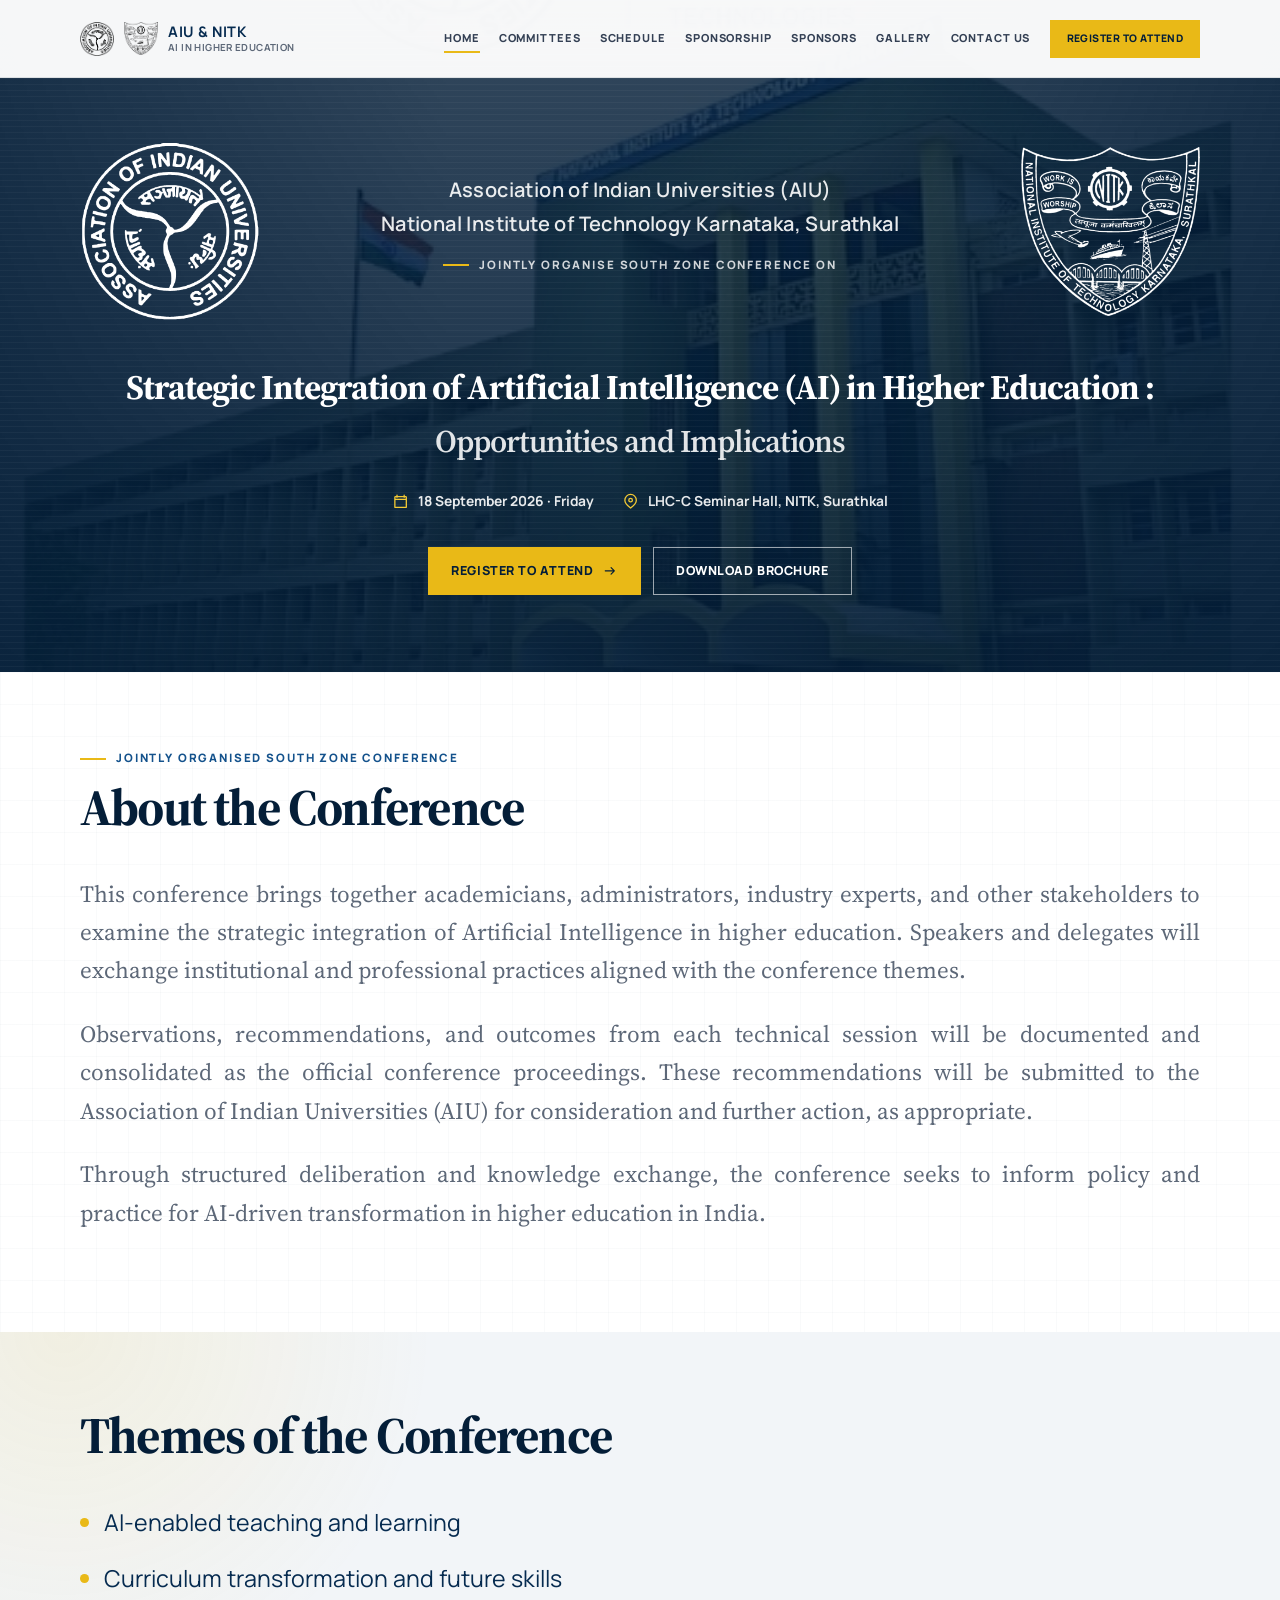
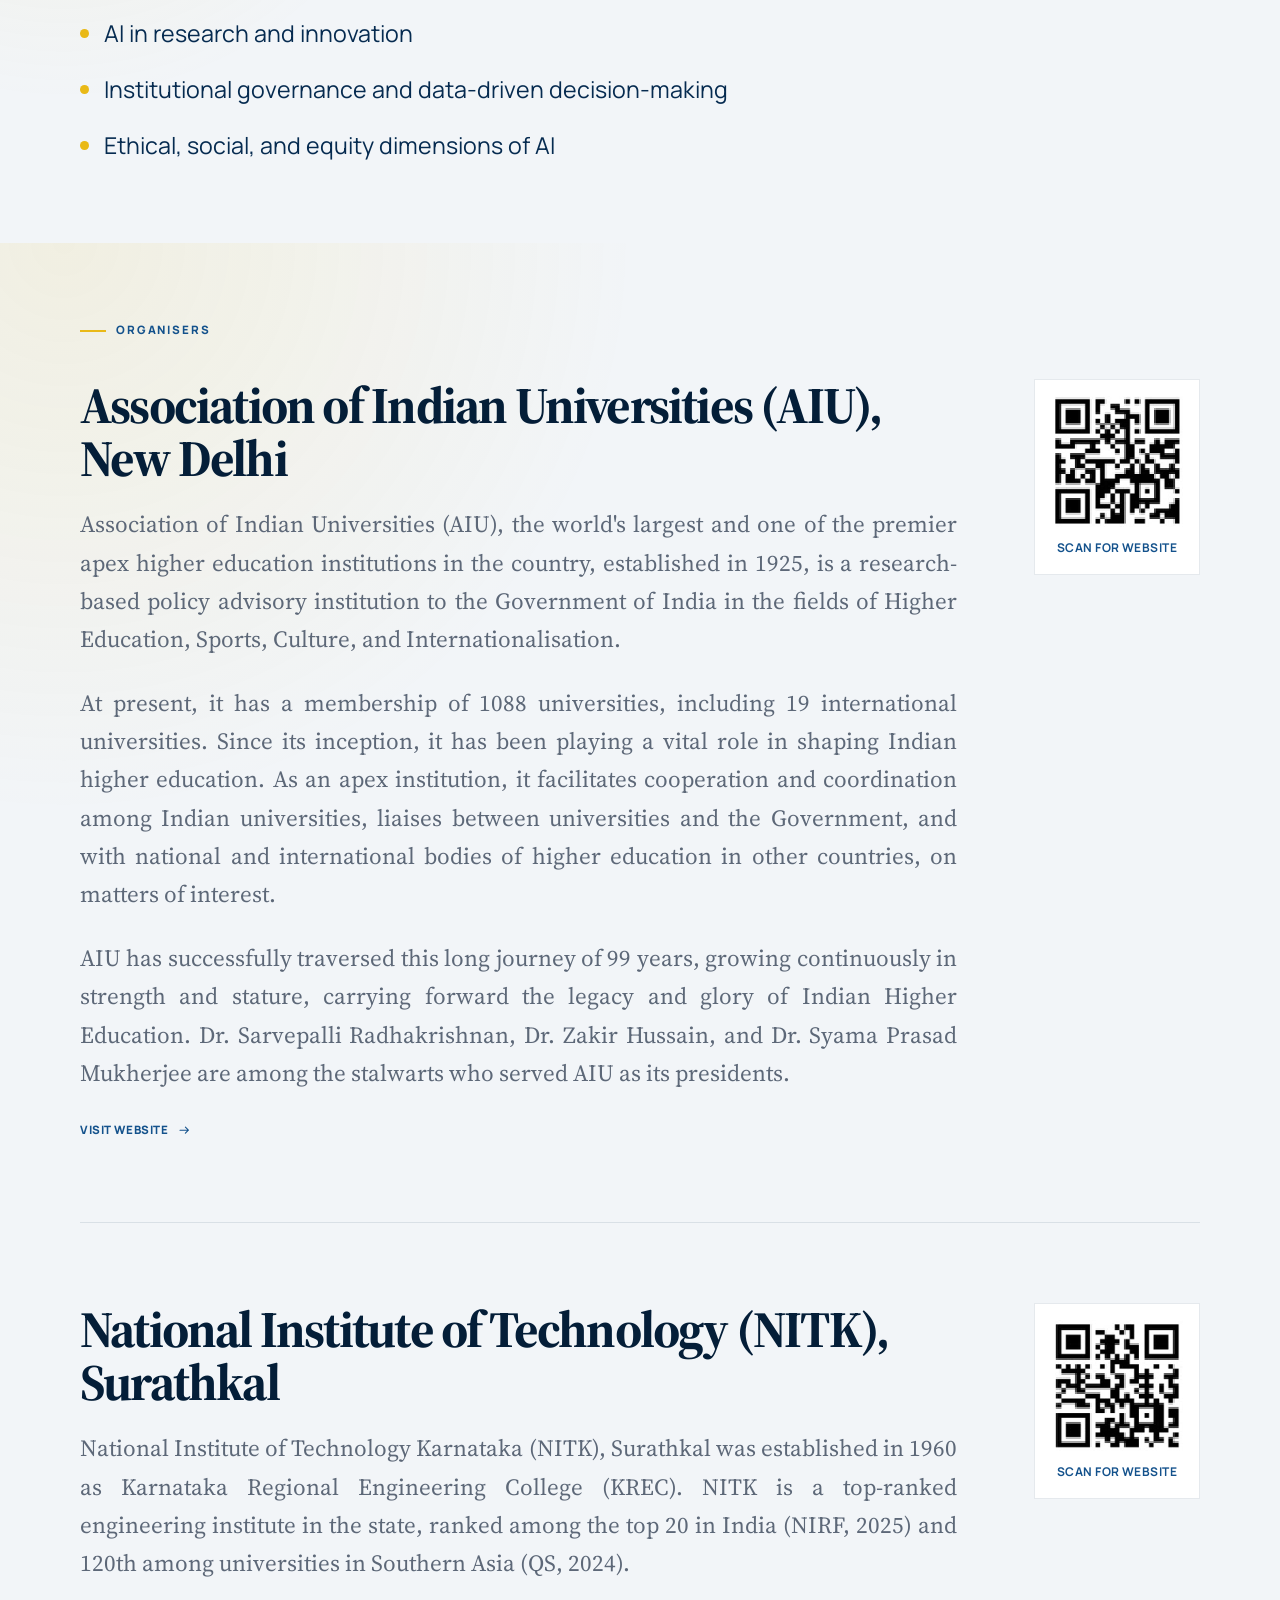
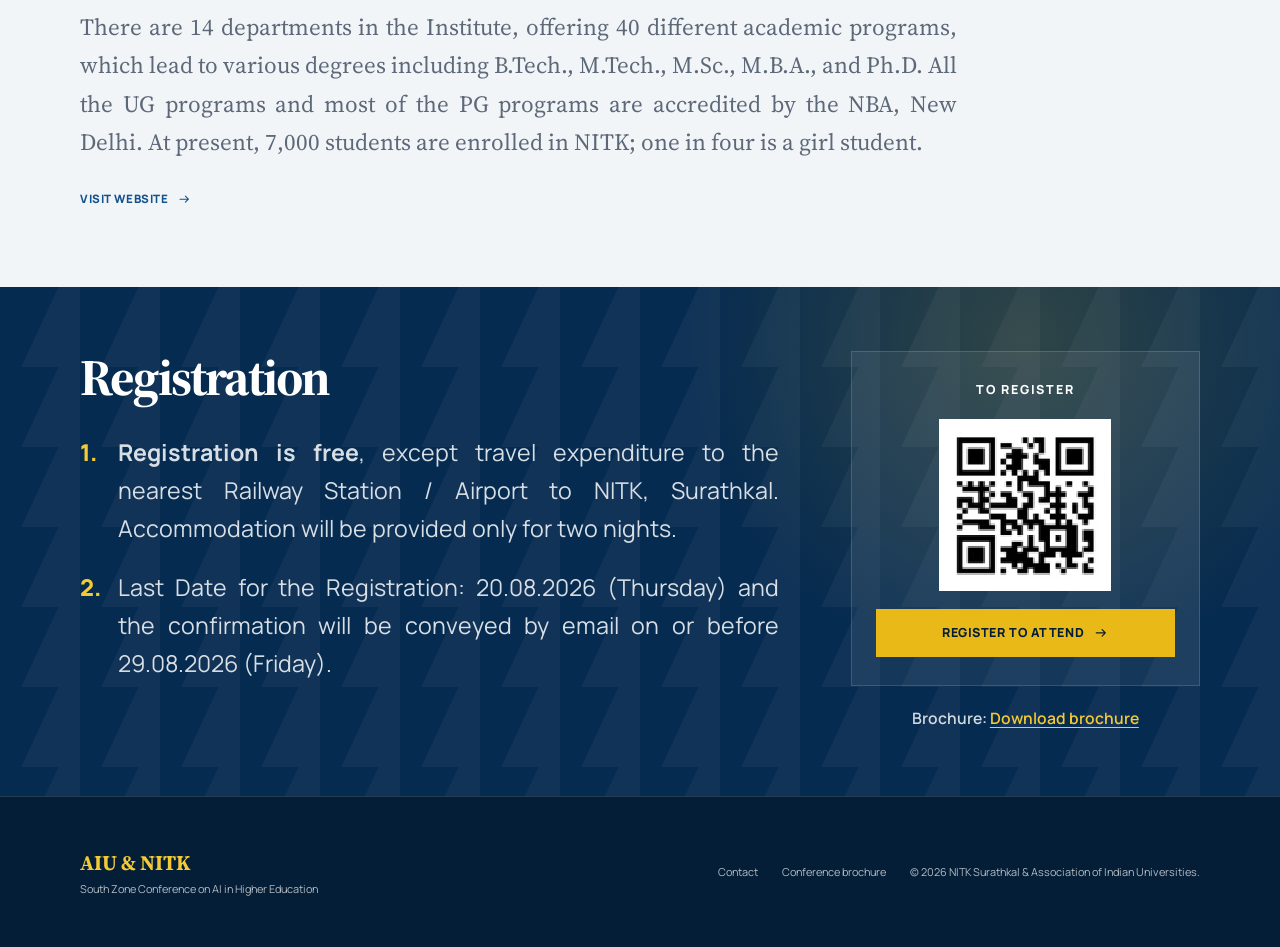
==== commit 0df115b0: "Refresh site layout with shared hero, Contact/Gallery pages, and committee redesign." ====
--- a/docs/index.html
+++ b/docs/index.html
@@ -37,12 +37,8 @@
         <div class="shell" id="themes-content"></div>
       </section>
 
-      <section class="section institution-section" id="nitk">
-        <div class="shell" id="nitk-content"></div>
-      </section>
-
-      <section class="section section--mist institution-section" id="aiu">
-        <div class="shell" id="aiu-content"></div>
+      <section class="section section--mist organisers-section" id="organisers">
+        <div class="shell" id="organisers-content"></div>
       </section>
 
       <section class="registration-band" id="register">
--- a/docs/css/styles.css
+++ b/docs/css/styles.css
@@ -19,6 +19,7 @@
   --radius: 4px;
   --shadow: 0 18px 45px rgba(4, 30, 56, 0.1);
   --transition: 180ms ease;
+  --text-prose: clamp(1.15rem, 2vw, 1.45rem);
 }
 
 *,
@@ -120,6 +121,23 @@
   text-align: center;
 }
 
+.section-intro {
+  max-width: 640px;
+  margin: 14px auto 0;
+  color: var(--ink-soft);
+  font-size: var(--text-prose);
+}
+
+.section-heading .section-notice {
+  display: inline-block;
+  margin-top: 18px;
+  padding: 12px 16px;
+  color: var(--navy-950);
+  background: rgba(233, 185, 23, 0.92);
+  font-size: 0.78rem;
+  font-weight: 700;
+}
+
 .section-heading > p:not(.eyebrow) {
   max-width: 650px;
   margin-inline: auto;
@@ -219,16 +237,13 @@
 .brand__marks {
   display: flex;
   align-items: center;
+  gap: 10px;
 }
 
 .brand__marks img {
   width: 34px;
   height: 34px;
   object-fit: contain;
-}
-
-.brand__marks img + img {
-  margin-left: -3px;
 }
 
 .brand__text {
@@ -360,9 +375,6 @@
 
 .hero {
   position: relative;
-  min-height: 760px;
-  height: 100svh;
-  max-height: 940px;
   overflow: hidden;
   color: var(--white);
   background: var(--navy-950);
@@ -399,10 +411,8 @@
   z-index: 1;
   display: flex;
   flex-direction: column;
-  min-height: 760px;
-  height: 100svh;
-  max-height: 940px;
-  padding-top: var(--header-height);
+  padding-top: calc(var(--header-height) + clamp(36px, 5vw, 64px));
+  padding-bottom: clamp(48px, 6vw, 80px);
   justify-content: center;
   gap: clamp(28px, 4vw, 44px);
 }
@@ -509,13 +519,23 @@
   width: 100%;
   color: var(--muted);
   font-family: var(--font-display);
-  font-size: clamp(1.15rem, 2vw, 1.45rem);
+  font-size: var(--text-prose);
   line-height: 1.65;
   text-align: justify;
 }
 
 .about__copy p + p {
   margin-top: 1.1em;
+}
+
+.organisers-stack {
+  display: grid;
+}
+
+.organisers-stack .institution-block + .institution-block {
+  margin-top: clamp(48px, 7vw, 80px);
+  padding-top: clamp(48px, 7vw, 80px);
+  border-top: 1px solid rgba(6, 43, 80, 0.1);
 }
 
 .institution-block {
@@ -529,7 +549,7 @@
   margin-bottom: 22px;
   color: var(--muted);
   font-family: var(--font-display);
-  font-size: clamp(1.15rem, 2vw, 1.45rem);
+  font-size: var(--text-prose);
   line-height: 1.65;
   text-align: justify;
 }
@@ -684,7 +704,7 @@
   padding: 4px 0 4px 1.5rem;
   color: var(--navy-900);
   font-family: var(--font-sans);
-  font-size: clamp(1.1rem, 2vw, 1.35rem);
+  font-size: var(--text-prose);
   font-weight: 400;
   line-height: 1.45;
 }
@@ -777,7 +797,7 @@
 
 .sponsorship-table {
   width: 100%;
-  min-width: 850px;
+  min-width: 680px;
   border-collapse: collapse;
   font-size: 0.78rem;
 }
@@ -909,56 +929,6 @@
   text-transform: uppercase;
 }
 
-.page-hero {
-  padding-top: var(--header-height);
-  color: var(--white);
-  background:
-    linear-gradient(120deg, transparent 50%, rgba(233, 185, 23, 0.08) 50%),
-    var(--navy-900);
-  background-size: 120px 120px;
-}
-
-.page-hero__inner {
-  display: flex;
-  min-height: 360px;
-  padding-block: 72px;
-  align-items: center;
-  justify-content: space-between;
-  gap: 48px;
-}
-
-.page-hero__copy {
-  max-width: 760px;
-}
-
-.page-hero h1 {
-  margin-bottom: 18px;
-  color: var(--white);
-  font-size: clamp(2.6rem, 6vw, 4.8rem);
-}
-
-.page-hero__copy > p {
-  max-width: 640px;
-  margin-bottom: 0;
-  color: rgba(255, 255, 255, 0.78);
-  font-size: clamp(1rem, 1.5vw, 1.15rem);
-}
-
-.page-hero__notice {
-  margin-top: 18px !important;
-  padding: 12px 16px;
-  color: var(--navy-950) !important;
-  background: rgba(233, 185, 23, 0.92);
-  font-size: 0.78rem !important;
-  font-weight: 700;
-}
-
-.page-hero__actions {
-  display: flex;
-  flex-direction: column;
-  gap: 12px;
-  flex: none;
-}
 
 .organizer-cards {
   display: grid;
@@ -1287,7 +1257,7 @@
   grid-template-columns: 1.75rem minmax(0, 1fr);
   gap: 10px;
   color: rgba(255, 255, 255, 0.84);
-  font-size: 1.02rem;
+  font-size: var(--text-prose);
   line-height: 1.65;
   text-align: justify;
 }
@@ -1399,49 +1369,6 @@
   color: var(--white);
 }
 
-.committee-hero {
-  padding-top: var(--header-height);
-  color: var(--white);
-  background:
-    linear-gradient(120deg, transparent 50%, rgba(233, 185, 23, 0.08) 50%),
-    var(--navy-900);
-  background-size: 120px 120px;
-}
-
-.committee-hero__inner {
-  display: grid;
-  grid-template-columns: auto minmax(0, 1fr) auto;
-  min-height: 400px;
-  padding-block: 80px;
-  align-items: center;
-  gap: clamp(24px, 5vw, 64px);
-}
-
-.committee-hero__logo {
-  width: clamp(140px, 16vw, 200px);
-  height: clamp(140px, 16vw, 200px);
-  object-fit: contain;
-  filter: brightness(0) invert(1);
-}
-
-.committee-hero__copy {
-  max-width: 720px;
-  margin-inline: auto;
-  text-align: center;
-}
-
-.committee-hero h1 {
-  margin-bottom: 16px;
-  color: var(--white);
-  font-size: clamp(3rem, 7vw, 5.5rem);
-}
-
-.committee-hero__copy > p:last-child {
-  max-width: 520px;
-  margin-inline: auto;
-  margin-bottom: 0;
-  color: rgba(255, 255, 255, 0.72);
-}
 
 .committee-page {
   background:
@@ -1449,11 +1376,114 @@
     var(--mist);
 }
 
-.committee-layout {
-  display: grid;
-  grid-template-columns: minmax(0, 1fr) 330px;
-  gap: clamp(36px, 6vw, 80px);
-  align-items: start;
+.org-stack {
+  display: grid;
+  gap: clamp(36px, 5vw, 56px);
+}
+
+.leadership-panel {
+  padding: clamp(24px, 3vw, 36px);
+  background: var(--white);
+  border-left: 3px solid var(--gold-500);
+}
+
+.leadership-grid {
+  display: grid;
+  gap: 22px;
+}
+
+.leadership-row__role {
+  margin-bottom: 6px;
+  color: var(--navy-700);
+  font-size: 0.68rem;
+  font-weight: 800;
+  letter-spacing: 0.08em;
+  text-transform: uppercase;
+}
+
+.leadership-row__name {
+  margin-bottom: 2px;
+  color: var(--navy-950);
+  font-size: 1.05rem;
+}
+
+.leadership-row__title {
+  color: var(--muted);
+  font-size: 0.78rem;
+}
+
+.leadership-patrons {
+  display: grid;
+  gap: 10px;
+  list-style: none;
+  margin: 0;
+  padding: 0;
+}
+
+.leadership-patrons li {
+  display: grid;
+  gap: 2px;
+}
+
+.leadership-patrons strong {
+  color: var(--navy-950);
+  font-size: 1.05rem;
+}
+
+.leadership-patrons span {
+  color: var(--muted);
+  font-size: 0.78rem;
+}
+
+.org-block__title {
+  margin-bottom: 18px;
+  color: var(--navy-950);
+  font-family: var(--font-display);
+  font-size: clamp(1.35rem, 2vw, 1.7rem);
+}
+
+.coordinators-list {
+  display: grid;
+  grid-template-columns: repeat(2, minmax(0, 1fr));
+  gap: 12px;
+}
+
+.coordinator-item {
+  display: flex;
+  padding: 18px 20px;
+  background: var(--white);
+  border-left: 3px solid var(--navy-700);
+  gap: 16px;
+  align-items: flex-start;
+  justify-content: space-between;
+}
+
+.coordinator-item h4 {
+  margin-bottom: 4px;
+  color: var(--navy-950);
+  font-size: 0.95rem;
+}
+
+.coordinator-item p {
+  color: var(--muted);
+  font-size: 0.72rem;
+}
+
+.coordinator-item__contact {
+  display: flex;
+  flex-direction: column;
+  gap: 6px;
+  align-items: flex-end;
+}
+
+.coordinator-item__contact a {
+  display: inline-flex;
+  color: var(--navy-700);
+  gap: 6px;
+  align-items: center;
+  font-size: 0.65rem;
+  font-weight: 700;
+  word-break: break-word;
 }
 
 .committees-list {
@@ -1463,7 +1493,7 @@
 
 .committee-card {
   display: grid;
-  padding: 28px;
+  padding: 24px 28px;
   background: var(--white);
   border-left: 3px solid var(--navy-700);
   grid-template-columns: 46px minmax(0, 1fr) auto;
@@ -1479,8 +1509,7 @@
   transform: translateX(4px);
 }
 
-.committee-card__icon,
-.sidebar-block__icon {
+.committee-card__icon {
   display: grid;
   width: 42px;
   height: 42px;
@@ -1490,30 +1519,26 @@
 }
 
 .committee-card h3 {
-  margin-bottom: 6px;
+  margin-bottom: 10px;
   color: var(--navy-950);
   font-family: var(--font-display);
-  font-size: 1.25rem;
-}
-
-.committee-card__body > p {
-  margin-bottom: 14px;
-  color: var(--muted);
-  font-size: 0.76rem;
-}
-
-.committee-card__people {
-  display: flex;
-  gap: 5px 14px;
-  flex-wrap: wrap;
-  font-size: 0.72rem;
-}
-
-.committee-card__people strong {
+  font-size: 1.2rem;
+}
+
+.committee-card__members {
+  display: grid;
+  gap: 4px;
+  margin: 0;
+  padding: 0;
+  list-style: none;
+  font-size: 0.78rem;
+}
+
+.committee-card__members strong {
   color: var(--navy-700);
 }
 
-.committee-card__people span {
+.committee-card__members li {
   color: var(--muted);
 }
 
@@ -1536,24 +1561,22 @@
   color: var(--navy-700);
 }
 
-.coordinators-heading {
-  margin-top: 100px;
-}
-
-.coordinators-list {
-  display: grid;
-  grid-template-columns: 1fr 1fr;
-  gap: 14px;
-}
-
+/* Contact page still uses .coordinator cards */
 .coordinator {
   display: flex;
   min-height: 150px;
   padding: 24px;
   background: var(--white);
   border: 1px solid var(--line);
-  gap: 18px;
-  align-items: flex-start;
+  gap: 16px;
+  flex-direction: column;
+  align-items: center;
+  text-align: center;
+}
+
+.coordinator .person-avatar {
+  width: 120px;
+  height: 140px;
 }
 
 .coordinator h3 {
@@ -1573,66 +1596,10 @@
   color: var(--navy-700);
   gap: 6px;
   align-items: center;
+  justify-content: center;
   font-size: 0.65rem;
   font-weight: 700;
   word-break: break-word;
-}
-
-.committee-sidebar {
-  position: sticky;
-  top: calc(var(--header-height) + 24px);
-}
-
-.sidebar-block {
-  padding: 28px;
-  background: var(--white);
-  border-bottom: 1px solid var(--line);
-}
-
-.sidebar-block > img {
-  width: 54px;
-  height: 54px;
-  margin-bottom: 20px;
-  object-fit: contain;
-}
-
-.sidebar-block h3 {
-  margin-bottom: 12px;
-  color: var(--navy-950);
-  font-family: var(--font-display);
-  font-size: 1.25rem;
-}
-
-.sidebar-block p {
-  color: var(--muted);
-  font-size: 0.72rem;
-}
-
-.sidebar-block--help {
-  display: flex;
-  color: var(--white);
-  background: var(--navy-900);
-  gap: 18px;
-}
-
-.sidebar-block--help h3 {
-  color: var(--white);
-}
-
-.sidebar-block--help p {
-  color: rgba(255, 255, 255, 0.68);
-}
-
-.sidebar-block--help a {
-  color: var(--gold-400);
-  font-size: 0.7rem;
-  font-weight: 700;
-  word-break: break-word;
-}
-
-.sidebar-block--help .sidebar-block__icon {
-  color: var(--navy-950);
-  background: var(--gold-500);
 }
 
 .reveal {
@@ -1708,9 +1675,8 @@
     grid-column: span 1;
   }
 
-  .committee-layout {
-    grid-template-columns: minmax(0, 1fr) 290px;
-    gap: 32px;
+  .coordinators-list {
+    grid-template-columns: 1fr;
   }
 
   .committee-card {
@@ -1721,20 +1687,19 @@
     grid-column: 2;
   }
 
+  .coordinator-item {
+    flex-direction: column;
+    align-items: stretch;
+  }
+
+  .coordinator-item__contact {
+    align-items: flex-start;
+  }
+
   .sponsor-tier-grid--gold {
     grid-template-columns: repeat(2, minmax(0, 1fr));
   }
 
-  .page-hero__inner {
-    flex-direction: column;
-    align-items: flex-start;
-    min-height: 320px;
-  }
-
-  .page-hero__actions {
-    flex-direction: row;
-    flex-wrap: wrap;
-  }
 }
 
 @media (max-width: 900px) {
@@ -1787,7 +1752,6 @@
 
   .about__grid,
   .sponsorship__intro,
-  .committee-layout,
   .institution-block,
   .platinum-feature,
   .platinum-feature--reverse {
@@ -1809,15 +1773,6 @@
     grid-template-columns: 1fr 1fr;
   }
 
-  .committee-sidebar {
-    position: static;
-    display: grid;
-    grid-template-columns: 1fr 1fr;
-  }
-
-  .sidebar-block--help {
-    grid-column: 1 / -1;
-  }
 }
 
 @media (max-width: 680px) {
@@ -1838,12 +1793,6 @@
     display: none;
   }
 
-  .hero,
-  .hero__inner {
-    min-height: 720px;
-    height: 100svh;
-  }
-
   .hero__image {
     background-position: 62% center;
   }
@@ -1854,6 +1803,8 @@
   }
 
   .hero__inner {
+    padding-top: calc(var(--header-height) + 28px);
+    padding-bottom: 40px;
     justify-content: center;
     gap: 24px;
   }
@@ -1924,7 +1875,6 @@
   .speakers-grid,
   .sponsor-details,
   .coordinators-list,
-  .committee-sidebar,
   .organizer-cards,
   .sponsor-tier-grid--gold,
   .sponsor-tier-grid--silver,
@@ -1932,10 +1882,6 @@
     grid-template-columns: 1fr;
   }
 
-  .sidebar-block--help {
-    grid-column: auto;
-  }
-
   .sponsorship__intro {
     gap: 20px;
   }
@@ -1966,17 +1912,8 @@
   }
 
   .registration-band__link,
-  .partner-cta__inner .button,
-  .page-hero__actions .button {
+  .partner-cta__inner .button {
     width: 100%;
-  }
-
-  .page-hero__inner {
-    padding-block: 56px;
-  }
-
-  .page-hero h1 {
-    font-size: clamp(2.2rem, 12vw, 3.4rem);
   }
 
   .platinum-feature {
@@ -1993,39 +1930,23 @@
     justify-content: flex-start;
   }
 
-  .committee-hero__inner {
-    grid-template-columns: 1fr 1fr;
-    min-height: auto;
-    padding-block: 64px;
-    gap: 28px;
-    justify-items: center;
-  }
-
-  .committee-hero__logo {
-    width: 110px;
-    height: 110px;
-  }
-
-  .committee-hero__copy {
-    grid-column: 1 / -1;
-    order: 3;
-  }
-
-  .committee-hero h1 {
-    font-size: clamp(2.8rem, 15vw, 4.5rem);
-  }
 
   .committee-card {
     padding: 24px 20px;
-    grid-template-columns: 1fr;
+    grid-template-columns: 42px minmax(0, 1fr);
   }
 
   .committee-card__contact {
-    grid-column: auto;
-  }
-
-  .coordinators-heading {
-    margin-top: 72px;
+    grid-column: 2;
+  }
+
+  .coordinator-item {
+    flex-direction: column;
+    align-items: stretch;
+  }
+
+  .coordinator-item__contact {
+    align-items: flex-start;
   }
 }
 
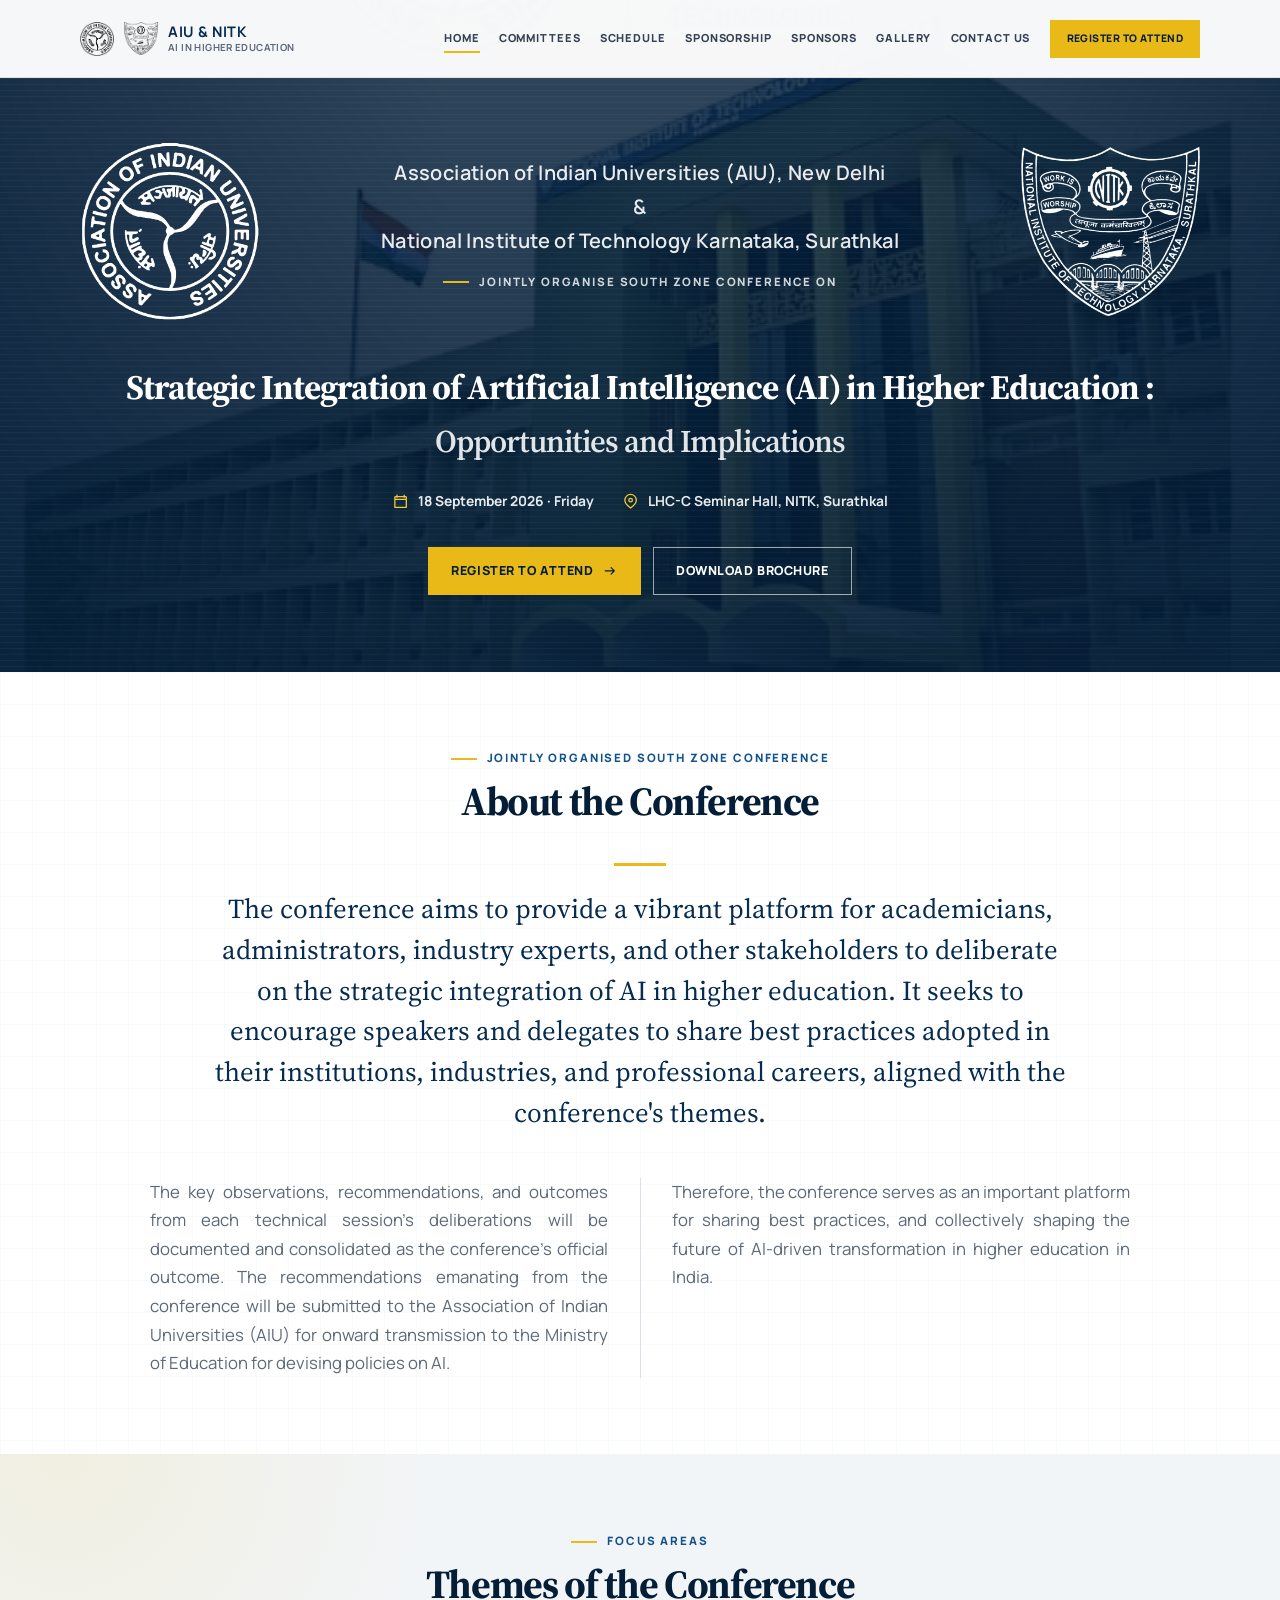
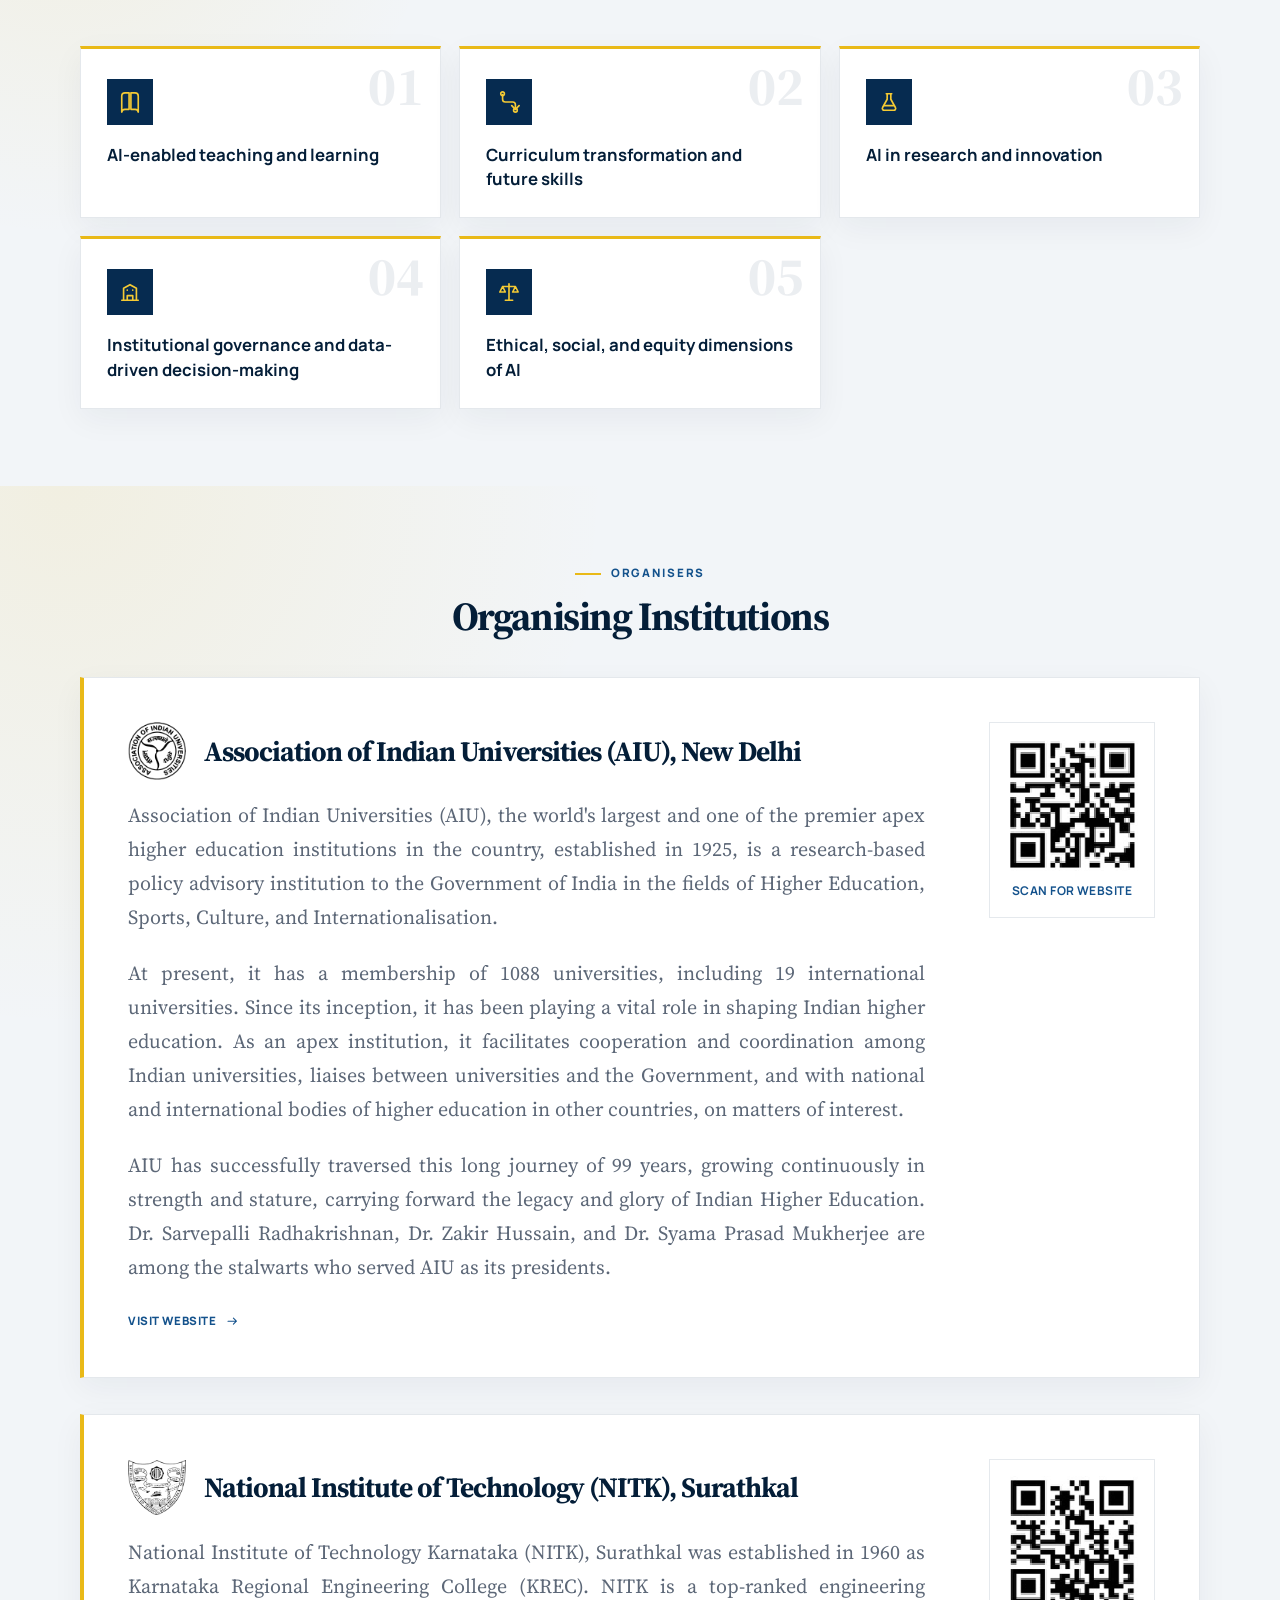
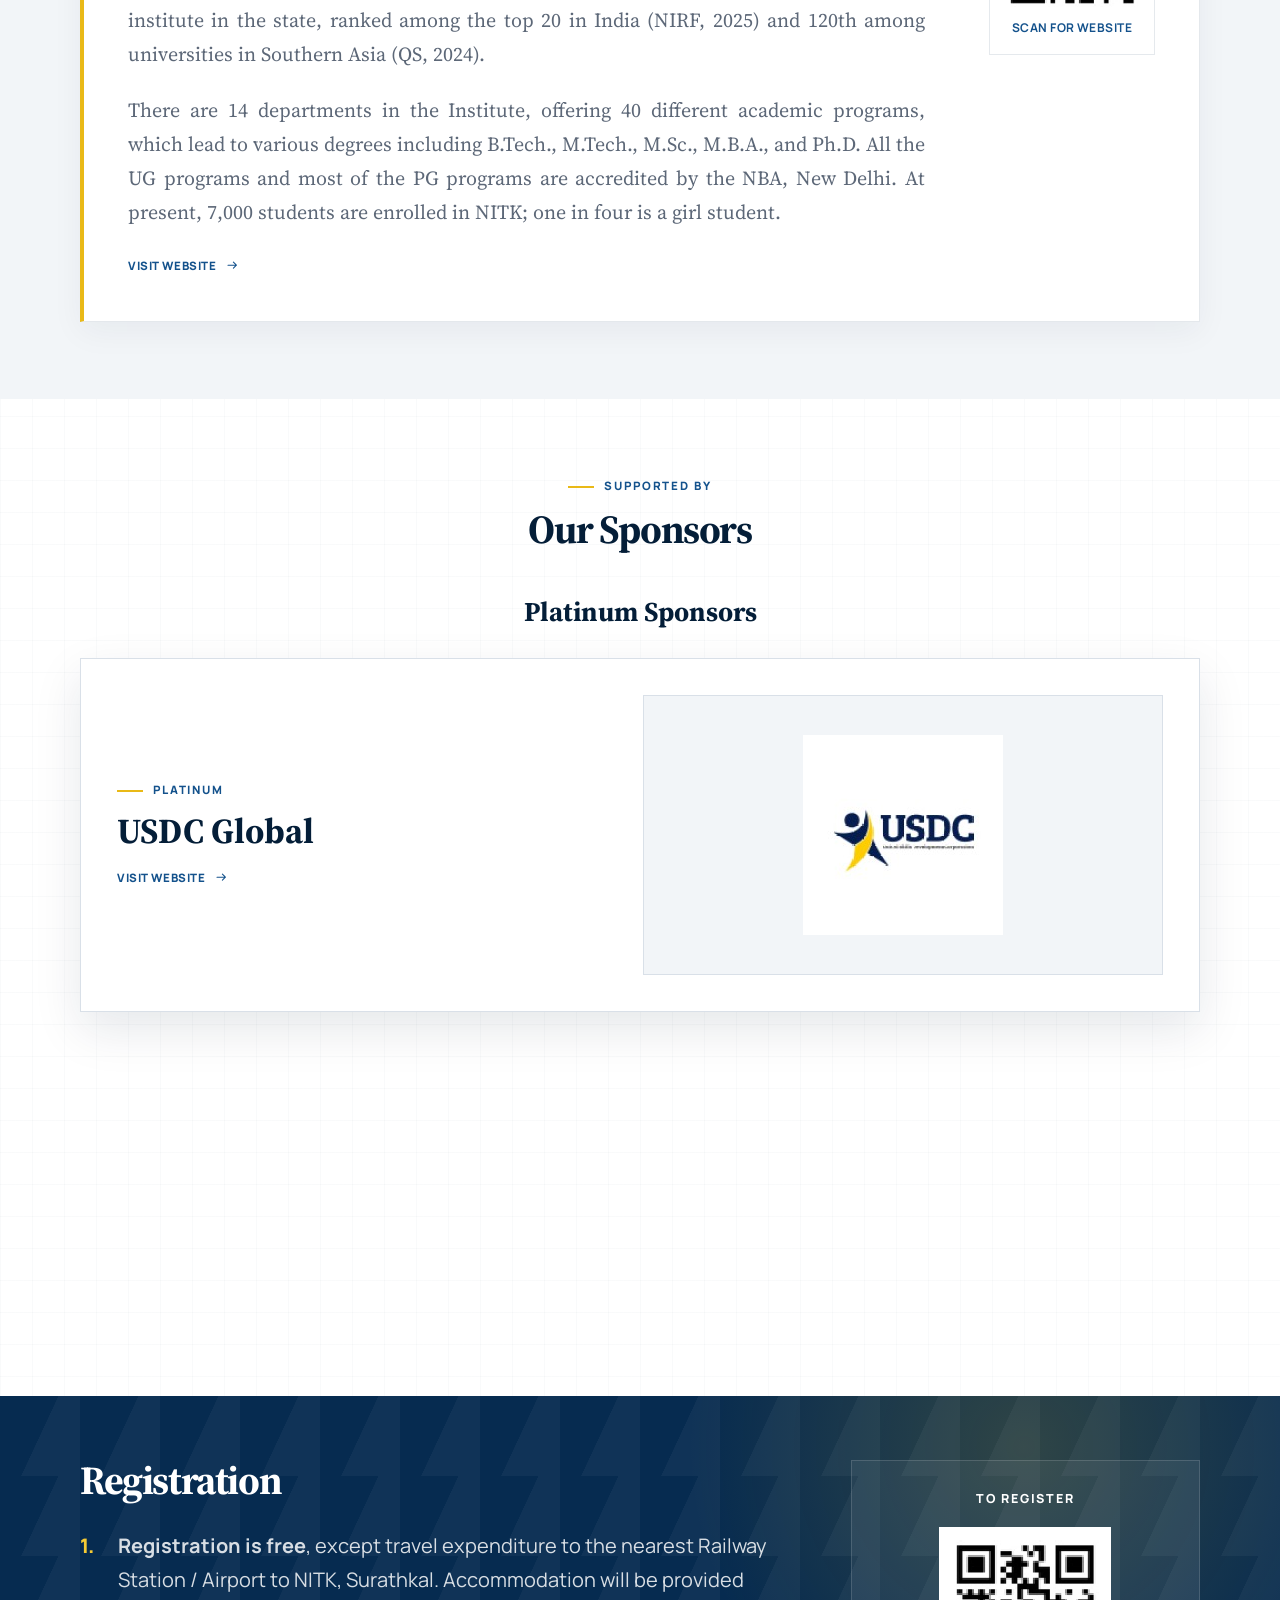
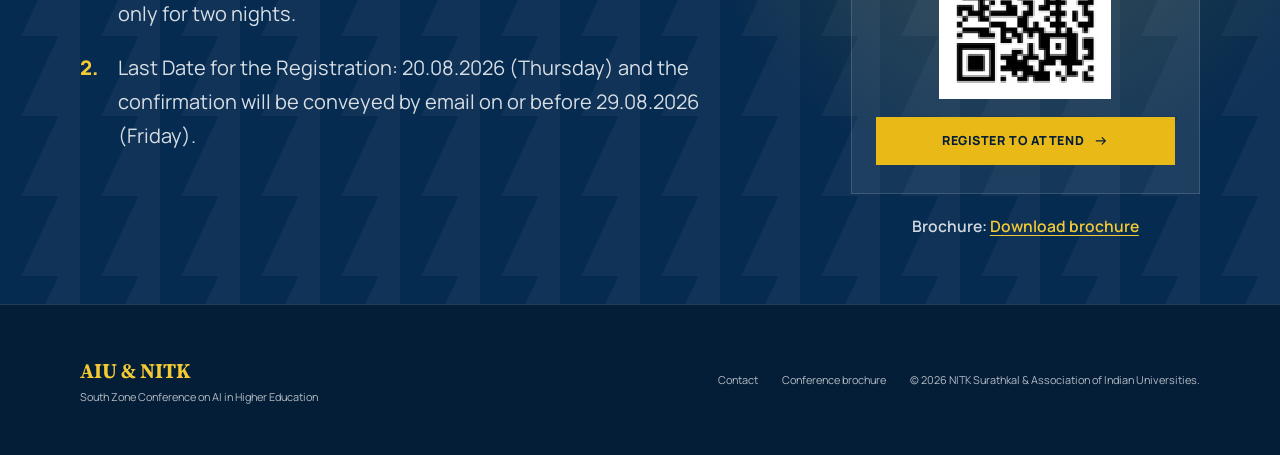
==== commit c8ff371a: "Add tiered Supported By sponsors section with USDC Global and new logos." ====
--- a/docs/index.html
+++ b/docs/index.html
@@ -41,6 +41,18 @@
         <div class="shell" id="organisers-content"></div>
       </section>
 
+      <section class="section supported-section" id="supported">
+        <div class="shell" id="supported-content"></div>
+      </section>
+
+      <section class="section supported-section" id="supported">
+        <div class="shell" id="supported-content"></div>
+      </section>
+
+      <section class="section supported-section" id="supported">
+        <div class="shell" id="supported-content"></div>
+      </section>
+
       <section class="registration-band" id="register">
         <div class="shell registration-band__inner" id="registration-content"></div>
       </section>
--- a/docs/css/styles.css
+++ b/docs/css/styles.css
@@ -85,7 +85,7 @@
 
 h2 {
   margin-bottom: 20px;
-  font-size: clamp(2.1rem, 4vw, 3.55rem);
+  font-size: clamp(1.5rem, 4vw, 2.5rem);
 }
 
 h3 {
@@ -518,39 +518,93 @@
   max-width: none;
   width: 100%;
   color: var(--muted);
+  line-height: 1.7;
+}
+
+.about__lead {
+  position: relative;
+  max-width: 860px;
+  margin: 0 auto clamp(28px, 4vw, 44px);
+  padding-top: 26px;
+  color: var(--navy-900);
   font-family: var(--font-display);
-  font-size: var(--text-prose);
-  line-height: 1.65;
+  font-size: clamp(1.3rem, 2.4vw, 1.7rem);
+  line-height: 1.5;
+  text-align: center;
+}
+
+.about__lead::before {
+  position: absolute;
+  top: 0;
+  left: 50%;
+  width: 52px;
+  height: 3px;
+  background: var(--gold-500);
+  content: "";
+  transform: translateX(-50%);
+}
+
+.about__columns {
+  max-width: 980px;
+  margin-inline: auto;
+  columns: 2;
+  column-gap: clamp(36px, 5vw, 64px);
+  column-rule: 1px solid var(--line);
+  font-size: 1.05rem;
   text-align: justify;
 }
 
-.about__copy p + p {
-  margin-top: 1.1em;
+.about__columns p {
+  margin: 0 0 1.1em;
+  break-inside: avoid;
+}
+
+.about__columns p:last-child {
+  margin-bottom: 0;
 }
 
 .organisers-stack {
   display: grid;
-}
-
-.organisers-stack .institution-block + .institution-block {
-  margin-top: clamp(48px, 7vw, 80px);
-  padding-top: clamp(48px, 7vw, 80px);
-  border-top: 1px solid rgba(6, 43, 80, 0.1);
+  gap: clamp(24px, 3.5vw, 36px);
 }
 
 .institution-block {
   display: grid;
   grid-template-columns: minmax(0, 1.2fr) auto;
-  gap: clamp(36px, 6vw, 80px);
+  gap: clamp(32px, 5vw, 64px);
   align-items: start;
+  padding: clamp(26px, 4vw, 44px);
+  background: var(--white);
+  border: 1px solid rgba(6, 43, 80, 0.1);
+  border-left: 4px solid var(--gold-500);
+  box-shadow: 0 10px 30px rgba(4, 30, 56, 0.05);
+}
+
+.institution-block__head {
+  display: flex;
+  align-items: center;
+  gap: 18px;
+  margin-bottom: 18px;
+}
+
+.institution-block__head h2 {
+  margin-bottom: 0;
+  font-size: clamp(1.3rem, 2.6vw, 1.75rem);
+}
+
+.institution-block__badge {
+  width: 58px;
+  height: 58px;
+  flex: none;
+  object-fit: contain;
 }
 
 .institution-block__body {
   margin-bottom: 22px;
   color: var(--muted);
   font-family: var(--font-display);
-  font-size: var(--text-prose);
-  line-height: 1.65;
+  font-size: clamp(1.05rem, 1.6vw, 1.25rem);
+  line-height: 1.7;
   text-align: justify;
 }
 
@@ -638,7 +692,7 @@
 
 .schedule-speakers-section .speaker .person-avatar {
   width: 140px;
-  height: 160px;
+  height: 140px;
 }
 
 .highlights {
@@ -690,34 +744,61 @@
   line-height: 1.6;
 }
 
-.themes-list {
-  max-width: 720px;
+.themes-grid {
+  display: grid;
+  grid-template-columns: repeat(3, minmax(0, 1fr));
+  gap: 18px;
+}
+
+.theme-card {
+  position: relative;
+  overflow: hidden;
+  padding: 30px 26px 26px;
+  background: var(--white);
+  border: 1px solid rgba(6, 43, 80, 0.1);
+  border-top: 3px solid var(--gold-500);
+  box-shadow: 0 10px 30px rgba(4, 30, 56, 0.05);
+  transition:
+    transform var(--transition),
+    box-shadow var(--transition);
+}
+
+.theme-card:hover {
+  transform: translateY(-4px);
+  box-shadow: var(--shadow);
+}
+
+.theme-card__number {
+  position: absolute;
+  top: 10px;
+  right: 16px;
+  color: rgba(6, 43, 80, 0.08);
+  font-family: var(--font-display);
+  font-size: 3.4rem;
+  font-weight: 700;
+  line-height: 1;
+}
+
+.theme-card__icon {
+  display: grid;
+  width: 46px;
+  height: 46px;
+  margin-bottom: 18px;
+  color: var(--gold-400);
+  background: var(--navy-900);
+  place-items: center;
+}
+
+.theme-card__icon .icon {
+  width: 22px;
+  height: 22px;
+}
+
+.theme-card h3 {
   margin: 0;
-  padding: 0;
-  list-style: none;
-  display: grid;
-  gap: 14px;
-}
-
-.themes-list li {
-  position: relative;
-  padding: 4px 0 4px 1.5rem;
-  color: var(--navy-900);
-  font-family: var(--font-sans);
-  font-size: var(--text-prose);
-  font-weight: 400;
+  color: var(--navy-950);
+  font-size: 1.05rem;
   line-height: 1.45;
-}
-
-.themes-list li::before {
-  position: absolute;
-  top: 0.7em;
-  left: 0;
-  width: 0.55rem;
-  height: 0.55rem;
-  background: var(--gold-500);
-  border-radius: 50%;
-  content: "";
 }
 
 .speakers-section {
@@ -741,7 +822,7 @@
 
 .speaker .person-avatar {
   width: 180px;
-  height: 210px;
+  height: 180px;
   margin: 0 auto 20px;
 }
 
@@ -767,8 +848,11 @@
   flex: none;
   color: var(--navy-900);
   background: var(--gold-100);
-  border: 1px solid rgba(233, 185, 23, 0.4);
+  border: 3px solid var(--gold-500);
+  border-radius: 50%;
   object-fit: cover;
+  object-position: center 18%;
+  box-shadow: 0 0 0 3px rgba(233, 185, 23, 0.22);
   place-items: center;
 }
 
@@ -778,20 +862,234 @@
   font-weight: 700;
 }
 
+.sponsorship-highlights {
+  margin-bottom: clamp(56px, 7vw, 84px);
+}
+
+.highlight-cards {
+  display: grid;
+  margin: 0;
+  padding: 0;
+  list-style: none;
+  grid-template-columns: repeat(3, 1fr);
+  gap: 22px;
+}
+
+.highlight-card {
+  position: relative;
+  overflow: hidden;
+  padding: 28px 26px;
+  background: var(--white);
+  border: 1px solid var(--line);
+  border-radius: var(--radius);
+  transition:
+    transform var(--transition),
+    box-shadow var(--transition),
+    border-color var(--transition);
+}
+
+.highlight-card::before {
+  position: absolute;
+  top: 0;
+  left: 0;
+  width: 100%;
+  height: 3px;
+  background: linear-gradient(90deg, var(--gold-500), rgba(233, 185, 23, 0));
+  content: "";
+  opacity: 0;
+  transition: opacity var(--transition);
+}
+
+.highlight-card:hover {
+  border-color: rgba(233, 185, 23, 0.7);
+  box-shadow: var(--shadow);
+  transform: translateY(-4px);
+}
+
+.highlight-card:hover::before {
+  opacity: 1;
+}
+
+.highlight-card__icon {
+  display: grid;
+  width: 52px;
+  height: 52px;
+  margin-bottom: 18px;
+  color: var(--gold-400);
+  background: var(--navy-900);
+  border-radius: var(--radius);
+  place-items: center;
+}
+
+.highlight-card__icon .icon {
+  width: 24px;
+  height: 24px;
+}
+
+.highlight-card p {
+  margin: 0;
+  color: var(--muted);
+  font-size: 0.95rem;
+  line-height: 1.6;
+}
+
 .sponsorship__intro {
-  margin-bottom: 50px;
+  margin-bottom: 0;
 }
 
 .sponsorship__intro .section-heading {
   max-width: none;
   width: 100%;
-  margin-bottom: 0;
+}
+
+.tier-cards {
+  display: grid;
+  margin-bottom: clamp(56px, 7vw, 84px);
+  grid-template-columns: repeat(3, 1fr);
+  gap: 24px;
+  align-items: stretch;
+}
+
+.tier-card {
+  position: relative;
+  display: flex;
+  flex-direction: column;
+  padding: 34px 30px;
+  background: var(--white);
+  border: 1px solid var(--line);
+  border-top: 4px solid #9aa7b5;
+  border-radius: var(--radius);
+  transition:
+    transform var(--transition),
+    box-shadow var(--transition);
+}
+
+.tier-card:hover {
+  box-shadow: var(--shadow);
+  transform: translateY(-5px);
+}
+
+.tier-card--gold {
+  border-top-color: var(--gold-500);
+}
+
+.tier-card--featured {
+  color: rgba(255, 255, 255, 0.85);
+  background:
+    radial-gradient(circle at 100% 0%, rgba(233, 185, 23, 0.2), transparent 46%),
+    var(--navy-950);
+  border-color: var(--navy-950);
+  border-top-color: var(--gold-500);
+  box-shadow: var(--shadow);
+}
+
+.tier-card__badge {
+  display: inline-flex;
+  width: fit-content;
+  margin-bottom: 18px;
+  padding: 6px 12px;
+  color: var(--navy-950);
+  background: var(--gold-500);
+  border-radius: 999px;
+  align-items: center;
+  gap: 6px;
+  font-size: 0.68rem;
+  font-weight: 800;
+  letter-spacing: 0.08em;
+  text-transform: uppercase;
+}
+
+.tier-card__badge .icon {
+  width: 0.9rem;
+  height: 0.9rem;
+}
+
+.tier-card__name {
+  margin-bottom: 6px;
+  color: var(--navy-700);
+  font-size: 0.78rem;
+  font-weight: 800;
+  letter-spacing: 0.16em;
+  text-transform: uppercase;
+}
+
+.tier-card--featured .tier-card__name {
+  color: var(--gold-400);
+}
+
+.tier-card__price {
+  margin-bottom: 20px;
+  color: var(--navy-950);
+  font-family: var(--font-display);
+  font-size: clamp(1.9rem, 3vw, 2.4rem);
+  font-weight: 700;
+  letter-spacing: -0.02em;
+}
+
+.tier-card--featured .tier-card__price {
+  color: var(--white);
+}
+
+.tier-card__perks {
+  display: grid;
+  margin: 0 0 28px;
+  padding: 20px 0 0;
+  border-top: 1px solid var(--line);
+  list-style: none;
+  gap: 12px;
+}
+
+.tier-card--featured .tier-card__perks {
+  border-top-color: rgba(255, 255, 255, 0.16);
+}
+
+.tier-card__perks li {
+  display: flex;
+  gap: 10px;
+  align-items: flex-start;
+  font-size: 0.88rem;
+  line-height: 1.5;
+}
+
+.tier-card__perks .icon {
+  width: 1rem;
+  height: 1rem;
+  margin-top: 3px;
+  color: var(--gold-500);
+}
+
+.tier-card .button {
+  width: 100%;
+  margin-top: auto;
+}
+
+.button--outline {
+  color: var(--navy-900);
+  border-color: var(--navy-900);
+}
+
+.button--outline:hover {
+  color: var(--white);
+  background: var(--navy-900);
+}
+
+.benefits-compare {
+  margin-bottom: clamp(44px, 6vw, 64px);
+}
+
+.benefits-compare__title {
+  margin-bottom: 16px;
+  color: var(--navy-950);
+  font-family: var(--font-display);
+  font-size: 1.35rem;
+  font-weight: 700;
 }
 
 .table-wrap {
   overflow-x: auto;
   border: 1px solid var(--line);
   background: var(--white);
+  border-radius: var(--radius);
   box-shadow: var(--shadow);
 }
 
@@ -799,7 +1097,8 @@
   width: 100%;
   min-width: 680px;
   border-collapse: collapse;
-  font-size: 0.78rem;
+  table-layout: fixed;
+  font-size: 0.95rem;
 }
 
 .sponsorship-table th,
@@ -815,6 +1114,11 @@
   background: var(--navy-900);
 }
 
+.sponsorship-table thead th:nth-child(2) {
+  background: var(--navy-950);
+  box-shadow: inset 0 3px 0 var(--gold-500);
+}
+
 .sponsorship-table thead th:nth-child(3) {
   color: var(--navy-950);
   background: var(--gold-500);
@@ -826,6 +1130,11 @@
   text-align: left;
 }
 
+.sponsorship-table thead th:nth-child(n + 2),
+.sponsorship-table tbody td {
+  width: 23%;
+}
+
 .sponsorship-table thead strong,
 .sponsorship-table thead span {
   display: block;
@@ -833,7 +1142,7 @@
 
 .sponsorship-table thead span {
   margin-top: 2px;
-  font-size: 0.66rem;
+  font-size: 0.8rem;
   font-weight: 500;
 }
 
@@ -846,16 +1155,34 @@
   background: #f8fafc;
 }
 
+.sponsorship-table tbody tr:hover {
+  background: rgba(233, 185, 23, 0.08);
+}
+
 .table-check {
   display: inline-grid;
+  width: 1.6rem;
+  height: 1.6rem;
   color: var(--navy-700);
+  background: rgba(20, 82, 140, 0.1);
+  border-radius: 50%;
   place-items: center;
 }
 
+.table-check .icon {
+  width: 0.95rem;
+  height: 0.95rem;
+}
+
+.table-dash {
+  color: #b3bec9;
+  font-weight: 600;
+}
+
 .table-note {
-  margin: 14px 0 36px;
+  margin: 14px 0 0;
   color: var(--muted);
-  font-size: 0.68rem;
+  font-size: 0.82rem;
 }
 
 .sponsor-details {
@@ -867,7 +1194,21 @@
 .sponsor-detail {
   padding: 34px;
   background: var(--white);
-  border-left: 4px solid var(--gold-500);
+  border: 1px solid var(--line);
+  border-top: 4px solid var(--gold-500);
+  border-radius: var(--radius);
+  box-shadow: 0 10px 30px rgba(4, 30, 56, 0.06);
+}
+
+.sponsor-detail__icon {
+  display: grid;
+  width: 46px;
+  height: 46px;
+  margin-bottom: 18px;
+  color: var(--gold-400);
+  background: var(--navy-900);
+  border-radius: var(--radius);
+  place-items: center;
 }
 
 .sponsor-detail h3 {
@@ -883,6 +1224,10 @@
   padding-block: 7px;
   grid-template-columns: 130px 1fr;
   gap: 14px;
+}
+
+.sponsor-detail dl div + div {
+  border-top: 1px solid var(--mist);
 }
 
 .sponsor-detail dt {
@@ -911,6 +1256,10 @@
   align-items: center;
   font-size: 0.85rem;
   font-weight: 700;
+}
+
+.sponsor-detail--contact > a:hover {
+  color: var(--navy-950);
 }
 
 .sponsor-detail--contact .text-link {
@@ -991,6 +1340,55 @@
   text-transform: uppercase;
 }
 
+.section-supporters {
+  display: flex;
+  margin-top: 38px;
+  flex-direction: column;
+  align-items: center;
+  gap: 16px;
+  text-align: center;
+}
+
+.section-supporters__label {
+  color: var(--muted);
+  font-family: var(--font-sans);
+  font-size: 0.72rem;
+  font-weight: 800;
+  letter-spacing: 0.16em;
+  text-transform: uppercase;
+}
+
+.section-supporters__logos {
+  display: flex;
+  align-items: center;
+  justify-content: center;
+  flex-wrap: wrap;
+  gap: 18px;
+}
+
+.section-supporters__item {
+  display: block;
+  padding: 14px 20px;
+  background: var(--white);
+  border: 1px solid var(--line);
+  box-shadow: var(--shadow);
+  transition:
+    border-color 0.2s ease,
+    transform 0.2s ease;
+}
+
+.section-supporters__item:hover,
+.section-supporters__item:focus-visible {
+  border-color: var(--gold-500);
+  transform: translateY(-3px);
+}
+
+.section-supporters__item img {
+  display: block;
+  width: auto;
+  height: clamp(48px, 6vw, 72px);
+}
+
 .platinum-list {
   display: grid;
   gap: clamp(36px, 6vw, 64px);
@@ -1033,6 +1431,21 @@
   height: 100%;
   min-height: 280px;
   object-fit: cover;
+}
+
+.platinum-feature__media--logo {
+  display: grid;
+  place-items: center;
+  padding: 32px;
+}
+
+.platinum-feature__media--logo img {
+  width: auto;
+  height: auto;
+  max-width: min(260px, 70%);
+  max-height: 220px;
+  min-height: 0;
+  object-fit: contain;
 }
 
 .platinum-feature__media--placeholder {
@@ -1088,6 +1501,72 @@
   margin-bottom: 22px;
   color: var(--muted);
   font-size: 0.95rem;
+}
+
+.supported-tiers {
+  display: grid;
+  gap: clamp(40px, 6vw, 72px);
+  margin-top: clamp(28px, 4vw, 44px);
+}
+
+.supported-tier__title {
+  margin-bottom: clamp(18px, 3vw, 28px);
+  color: var(--navy-950);
+  font-family: var(--font-display);
+  font-size: clamp(1.3rem, 2.4vw, 1.7rem);
+  text-align: center;
+}
+
+.gold-sponsor-list {
+  display: grid;
+  grid-template-columns: repeat(2, minmax(0, 1fr));
+  gap: 22px;
+}
+
+.gold-sponsor-card {
+  display: flex;
+  flex-direction: column;
+  gap: 14px;
+  padding: clamp(22px, 3vw, 32px);
+  background: var(--white);
+  border: 1px solid var(--line);
+  box-shadow: var(--shadow);
+}
+
+.gold-sponsor-card__head {
+  display: flex;
+  align-items: center;
+  gap: 14px;
+}
+
+.gold-sponsor-card__head .sponsor-logo {
+  margin-bottom: 0;
+}
+
+.gold-sponsor-card__head h4 {
+  color: var(--navy-950);
+  font-family: var(--font-display);
+  font-size: 1.1rem;
+}
+
+.gold-sponsor-card__head span {
+  color: var(--muted);
+  font-size: 0.8rem;
+}
+
+.gold-sponsor-card > p {
+  color: var(--muted);
+  font-size: 0.95rem;
+}
+
+.sponsor-tier-card--logo {
+  min-height: 140px;
+}
+
+.sponsor-tier-card--logo .sponsor-logo {
+  width: 96px;
+  height: 96px;
+  margin-bottom: 0;
 }
 
 .sponsor-tier-grid {
@@ -1257,9 +1736,8 @@
   grid-template-columns: 1.75rem minmax(0, 1fr);
   gap: 10px;
   color: rgba(255, 255, 255, 0.84);
-  font-size: var(--text-prose);
-  line-height: 1.65;
-  text-align: justify;
+  font-size: clamp(1.05rem, 1.6vw, 1.25rem);
+  line-height: 1.7;
 }
 
 .registration-band__index {
@@ -1381,6 +1859,12 @@
   gap: clamp(36px, 5vw, 56px);
 }
 
+#leadership-list,
+#coordinators-list,
+#committees-list {
+  display: contents;
+}
+
 .leadership-panel {
   padding: clamp(24px, 3vw, 36px);
   background: var(--white);
@@ -1436,54 +1920,30 @@
 }
 
 .org-block__title {
-  margin-bottom: 18px;
+  margin-bottom: clamp(20px, 3vw, 28px);
   color: var(--navy-950);
   font-family: var(--font-display);
   font-size: clamp(1.35rem, 2vw, 1.7rem);
+  text-align: center;
+}
+
+.org-block__title::after {
+  display: block;
+  width: 44px;
+  height: 3px;
+  margin: 12px auto 0;
+  background: var(--gold-500);
+  content: "";
 }
 
 .coordinators-list {
   display: grid;
-  grid-template-columns: repeat(2, minmax(0, 1fr));
-  gap: 12px;
-}
-
-.coordinator-item {
-  display: flex;
-  padding: 18px 20px;
-  background: var(--white);
-  border-left: 3px solid var(--navy-700);
+  grid-template-columns: repeat(3, minmax(0, 1fr));
   gap: 16px;
-  align-items: flex-start;
-  justify-content: space-between;
-}
-
-.coordinator-item h4 {
-  margin-bottom: 4px;
-  color: var(--navy-950);
-  font-size: 0.95rem;
-}
-
-.coordinator-item p {
-  color: var(--muted);
-  font-size: 0.72rem;
-}
-
-.coordinator-item__contact {
-  display: flex;
-  flex-direction: column;
-  gap: 6px;
-  align-items: flex-end;
-}
-
-.coordinator-item__contact a {
-  display: inline-flex;
-  color: var(--navy-700);
-  gap: 6px;
-  align-items: center;
-  font-size: 0.65rem;
-  font-weight: 700;
-  word-break: break-word;
+}
+
+.committee-page .coordinators-list {
+  gap: 22px;
 }
 
 .committees-list {
@@ -1561,22 +2021,56 @@
   color: var(--navy-700);
 }
 
-/* Contact page still uses .coordinator cards */
 .coordinator {
   display: flex;
   min-height: 150px;
   padding: 24px;
-  background: var(--white);
-  border: 1px solid var(--line);
   gap: 16px;
   flex-direction: column;
   align-items: center;
   text-align: center;
 }
 
+.committee-page .coordinator {
+  position: relative;
+  overflow: hidden;
+  padding: 28px 24px;
+  background: var(--white);
+  border: 1px solid var(--line);
+  border-radius: var(--radius);
+  transition:
+    transform var(--transition),
+    box-shadow var(--transition),
+    border-color var(--transition);
+}
+
+.committee-page .coordinator::before {
+  position: absolute;
+  top: 0;
+  left: 0;
+  width: 100%;
+  height: 3px;
+  background: linear-gradient(90deg, var(--gold-500), rgba(233, 185, 23, 0));
+  content: "";
+  opacity: 0;
+  transition: opacity var(--transition);
+}
+
+.committee-page .coordinator:hover {
+  border-color: rgba(233, 185, 23, 0.7);
+  box-shadow: var(--shadow);
+  transform: translateY(-4px);
+}
+
+.committee-page .coordinator:hover::before {
+  opacity: 1;
+}
+
 .coordinator .person-avatar {
   width: 120px;
-  height: 140px;
+  height: 120px;
+  border-width: 4px;
+  box-shadow: 0 0 0 4px rgba(233, 185, 23, 0.2);
 }
 
 .coordinator h3 {
@@ -1586,13 +2080,13 @@
 }
 
 .coordinator p {
-  margin-bottom: 14px;
+  margin-bottom: 12px;
   color: var(--muted);
   font-size: 0.68rem;
 }
 
-.coordinator a {
-  display: inline-flex;
+.coordinator a:not(.coordinator__profile) {
+  display: flex;
   color: var(--navy-700);
   gap: 6px;
   align-items: center;
@@ -1600,6 +2094,42 @@
   font-size: 0.65rem;
   font-weight: 700;
   word-break: break-word;
+}
+
+.coordinator a:not(.coordinator__profile) + a:not(.coordinator__profile) {
+  margin-top: 12px;
+}
+
+.coordinator a.coordinator__profile {
+  display: inline-flex;
+  margin: 0 0 12px;
+  min-height: 34px;
+  padding: 0 16px;
+  color: var(--white);
+  background: var(--navy-700);
+  border: 1px solid transparent;
+  gap: 7px;
+  align-items: center;
+  justify-content: center;
+  font-size: 0.62rem;
+  font-weight: 800;
+  letter-spacing: 0.04em;
+  text-transform: uppercase;
+  word-break: normal;
+  transition:
+    background var(--transition),
+    transform var(--transition);
+}
+
+.coordinator a.coordinator__profile:hover {
+  color: var(--white);
+  background: var(--navy-800);
+  transform: translateY(-1px);
+}
+
+.coordinator a.coordinator__profile .icon {
+  width: 12px;
+  height: 12px;
 }
 
 .reveal {
@@ -1676,7 +2206,7 @@
   }
 
   .coordinators-list {
-    grid-template-columns: 1fr;
+    grid-template-columns: repeat(2, minmax(0, 1fr));
   }
 
   .committee-card {
@@ -1685,15 +2215,6 @@
 
   .committee-card__contact {
     grid-column: 2;
-  }
-
-  .coordinator-item {
-    flex-direction: column;
-    align-items: stretch;
-  }
-
-  .coordinator-item__contact {
-    align-items: flex-start;
   }
 
   .sponsor-tier-grid--gold {
@@ -1758,6 +2279,14 @@
     grid-template-columns: 1fr;
   }
 
+  .about__columns {
+    columns: 1;
+  }
+
+  .themes-grid {
+    grid-template-columns: 1fr 1fr;
+  }
+
   .platinum-feature--reverse .platinum-feature__media,
   .platinum-feature--reverse .platinum-feature__body {
     order: initial;
@@ -1767,6 +2296,20 @@
   .sponsor-tier-grid--silver,
   .sponsor-tier-grid--associate {
     grid-template-columns: 1fr 1fr;
+  }
+
+  .highlight-cards {
+    grid-template-columns: 1fr 1fr;
+  }
+
+  .tier-cards {
+    max-width: 540px;
+    margin-inline: auto;
+    grid-template-columns: 1fr;
+  }
+
+  .gold-sponsor-list {
+    grid-template-columns: 1fr;
   }
 
   .speakers-grid {
@@ -1857,6 +2400,16 @@
     justify-self: center;
   }
 
+  .themes-grid {
+    grid-template-columns: 1fr;
+  }
+
+  .institution-block__head {
+    align-items: flex-start;
+    flex-direction: column;
+    gap: 14px;
+  }
+
   .highlights {
     grid-template-columns: 1fr;
   }
@@ -1870,6 +2423,10 @@
 
   .highlight__icon {
     margin-bottom: 22px;
+  }
+
+  .highlight-cards {
+    grid-template-columns: 1fr;
   }
 
   .speakers-grid,
@@ -1940,14 +2497,6 @@
     grid-column: 2;
   }
 
-  .coordinator-item {
-    flex-direction: column;
-    align-items: stretch;
-  }
-
-  .coordinator-item__contact {
-    align-items: flex-start;
-  }
 }
 
 @media (prefers-reduced-motion: reduce) {
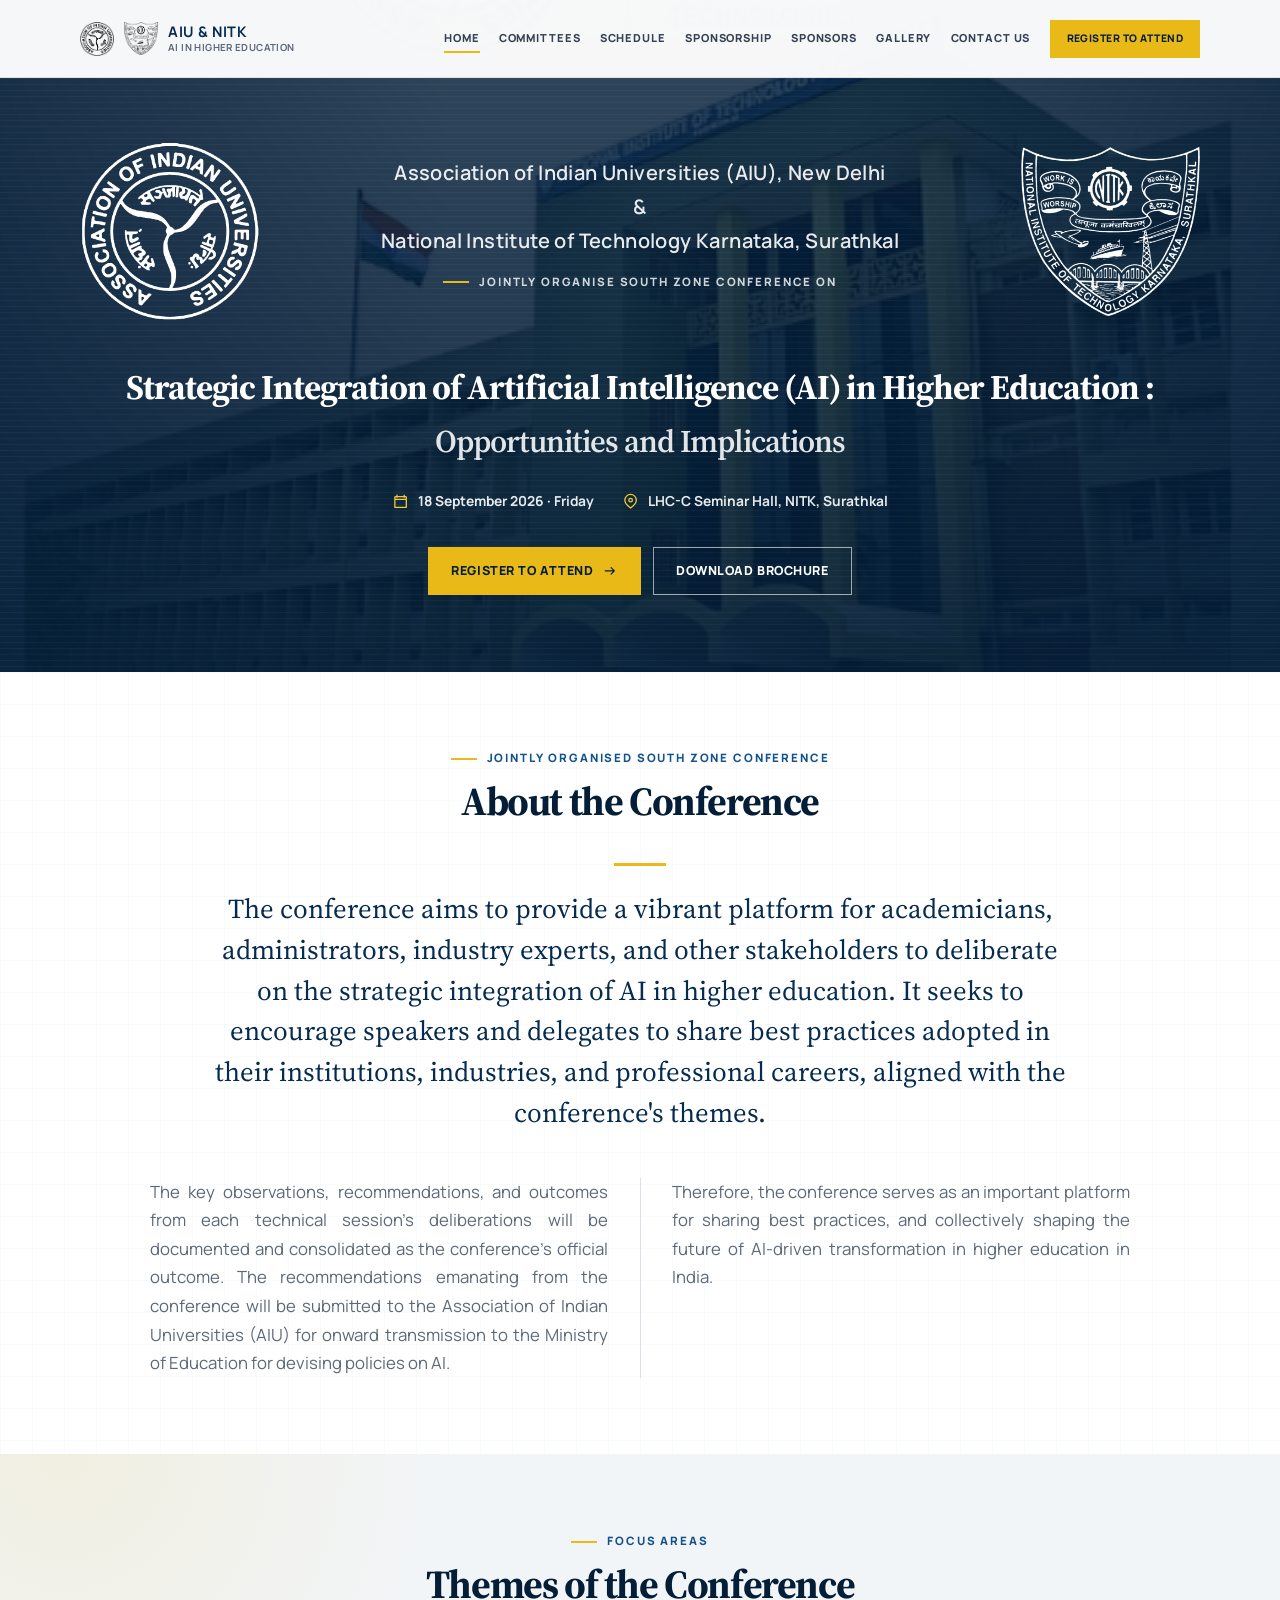
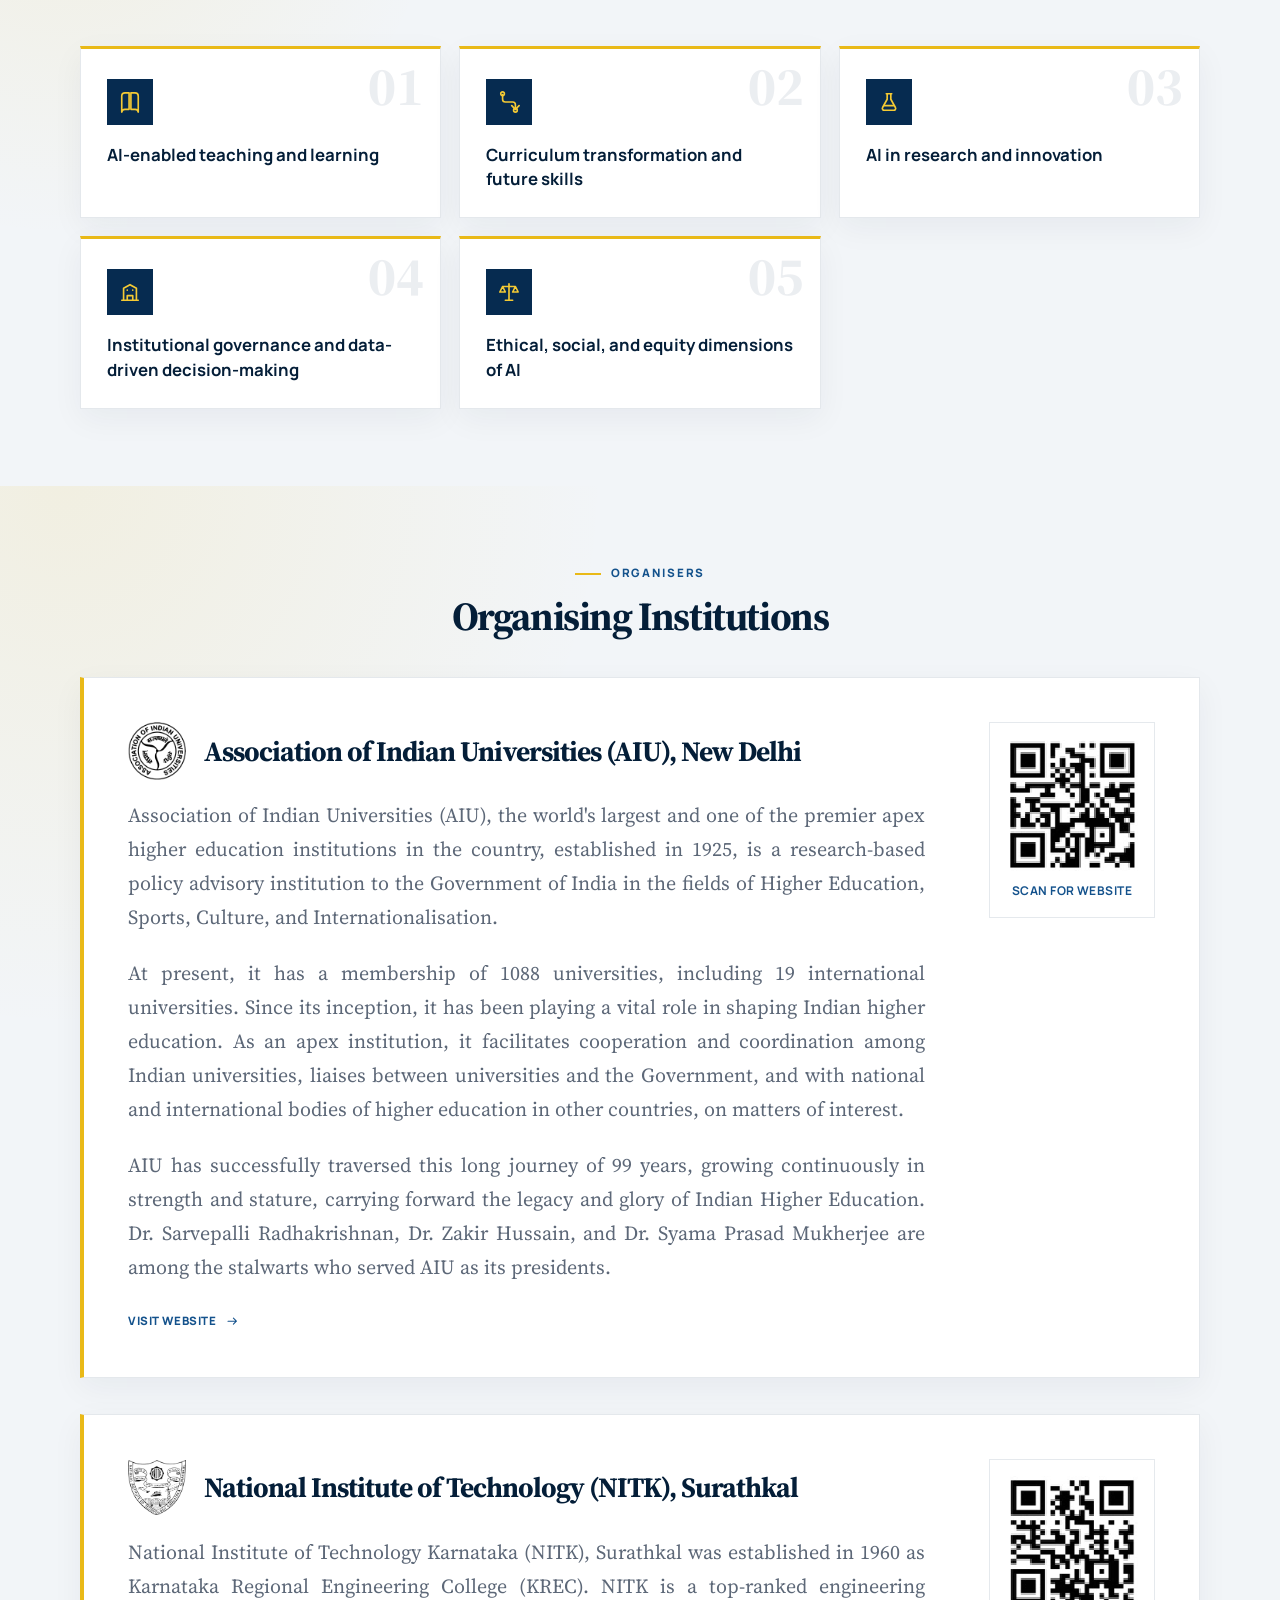
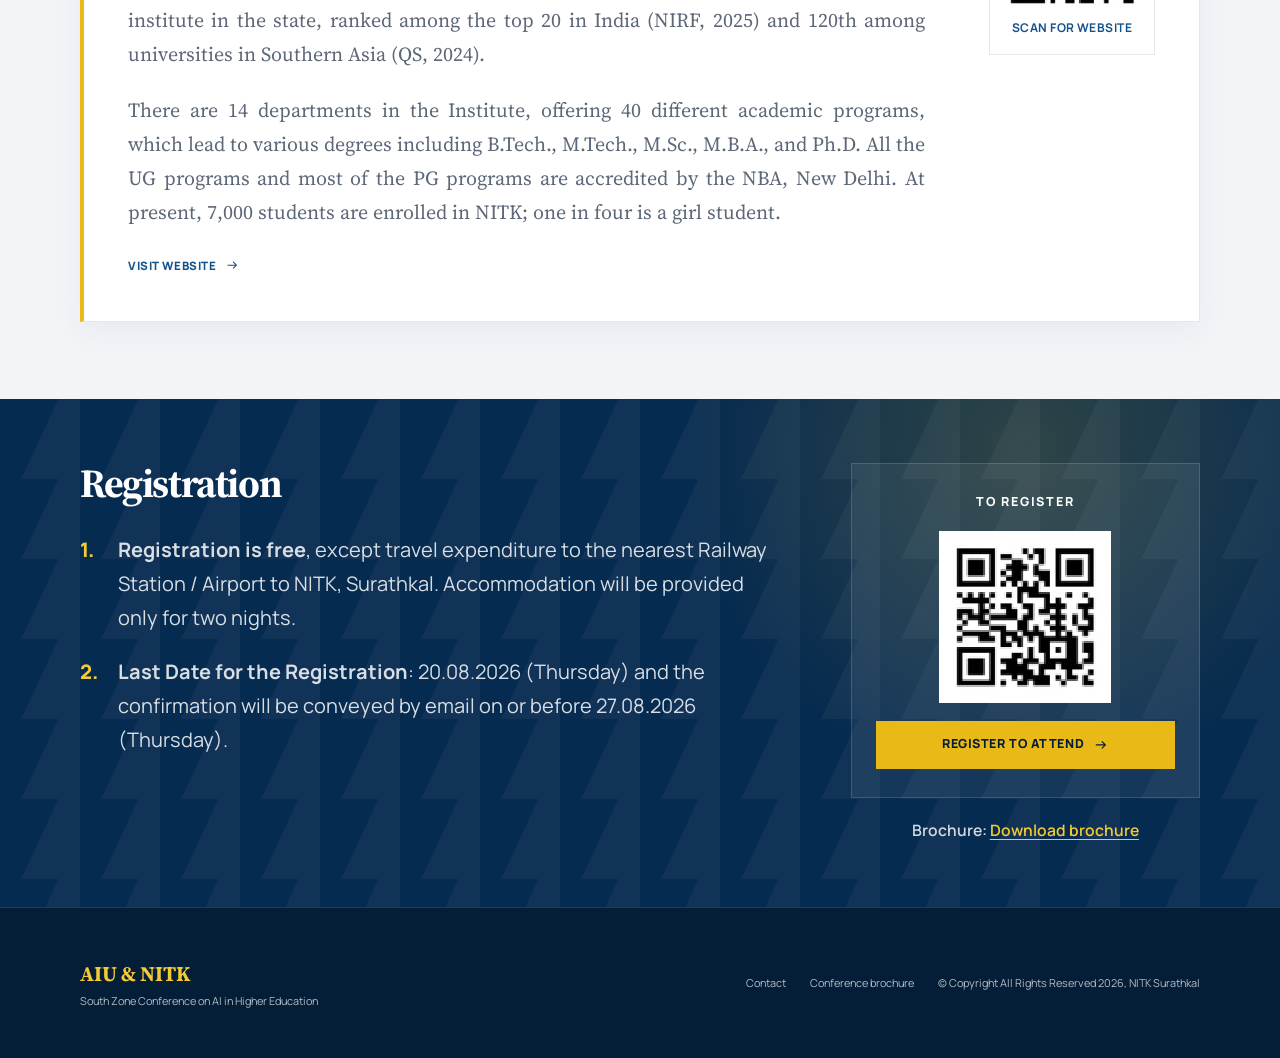
==== commit 98f47d93: "Remove Supported By section, update registration dates and contact page layout." ====
--- a/docs/index.html
+++ b/docs/index.html
@@ -41,18 +41,6 @@
         <div class="shell" id="organisers-content"></div>
       </section>
 
-      <section class="section supported-section" id="supported">
-        <div class="shell" id="supported-content"></div>
-      </section>
-
-      <section class="section supported-section" id="supported">
-        <div class="shell" id="supported-content"></div>
-      </section>
-
-      <section class="section supported-section" id="supported">
-        <div class="shell" id="supported-content"></div>
-      </section>
-
       <section class="registration-band" id="register">
         <div class="shell registration-band__inner" id="registration-content"></div>
       </section>
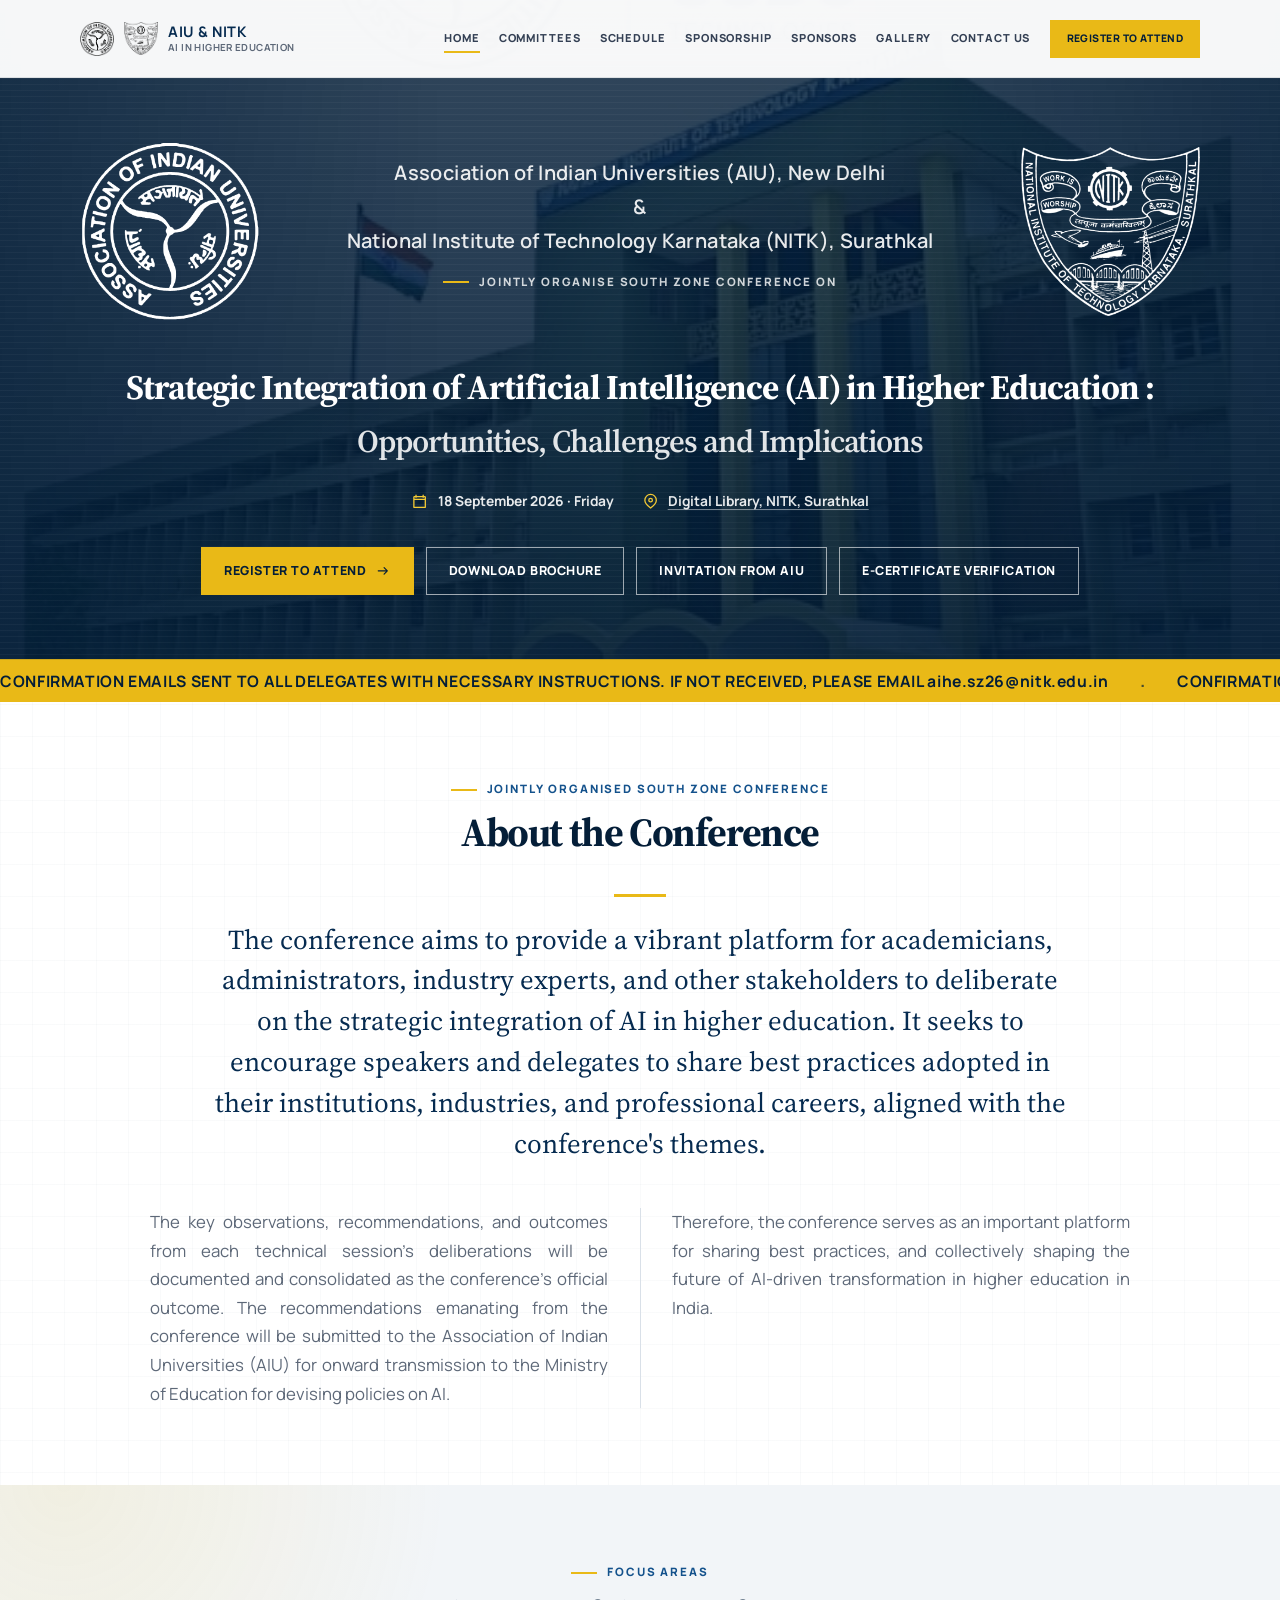
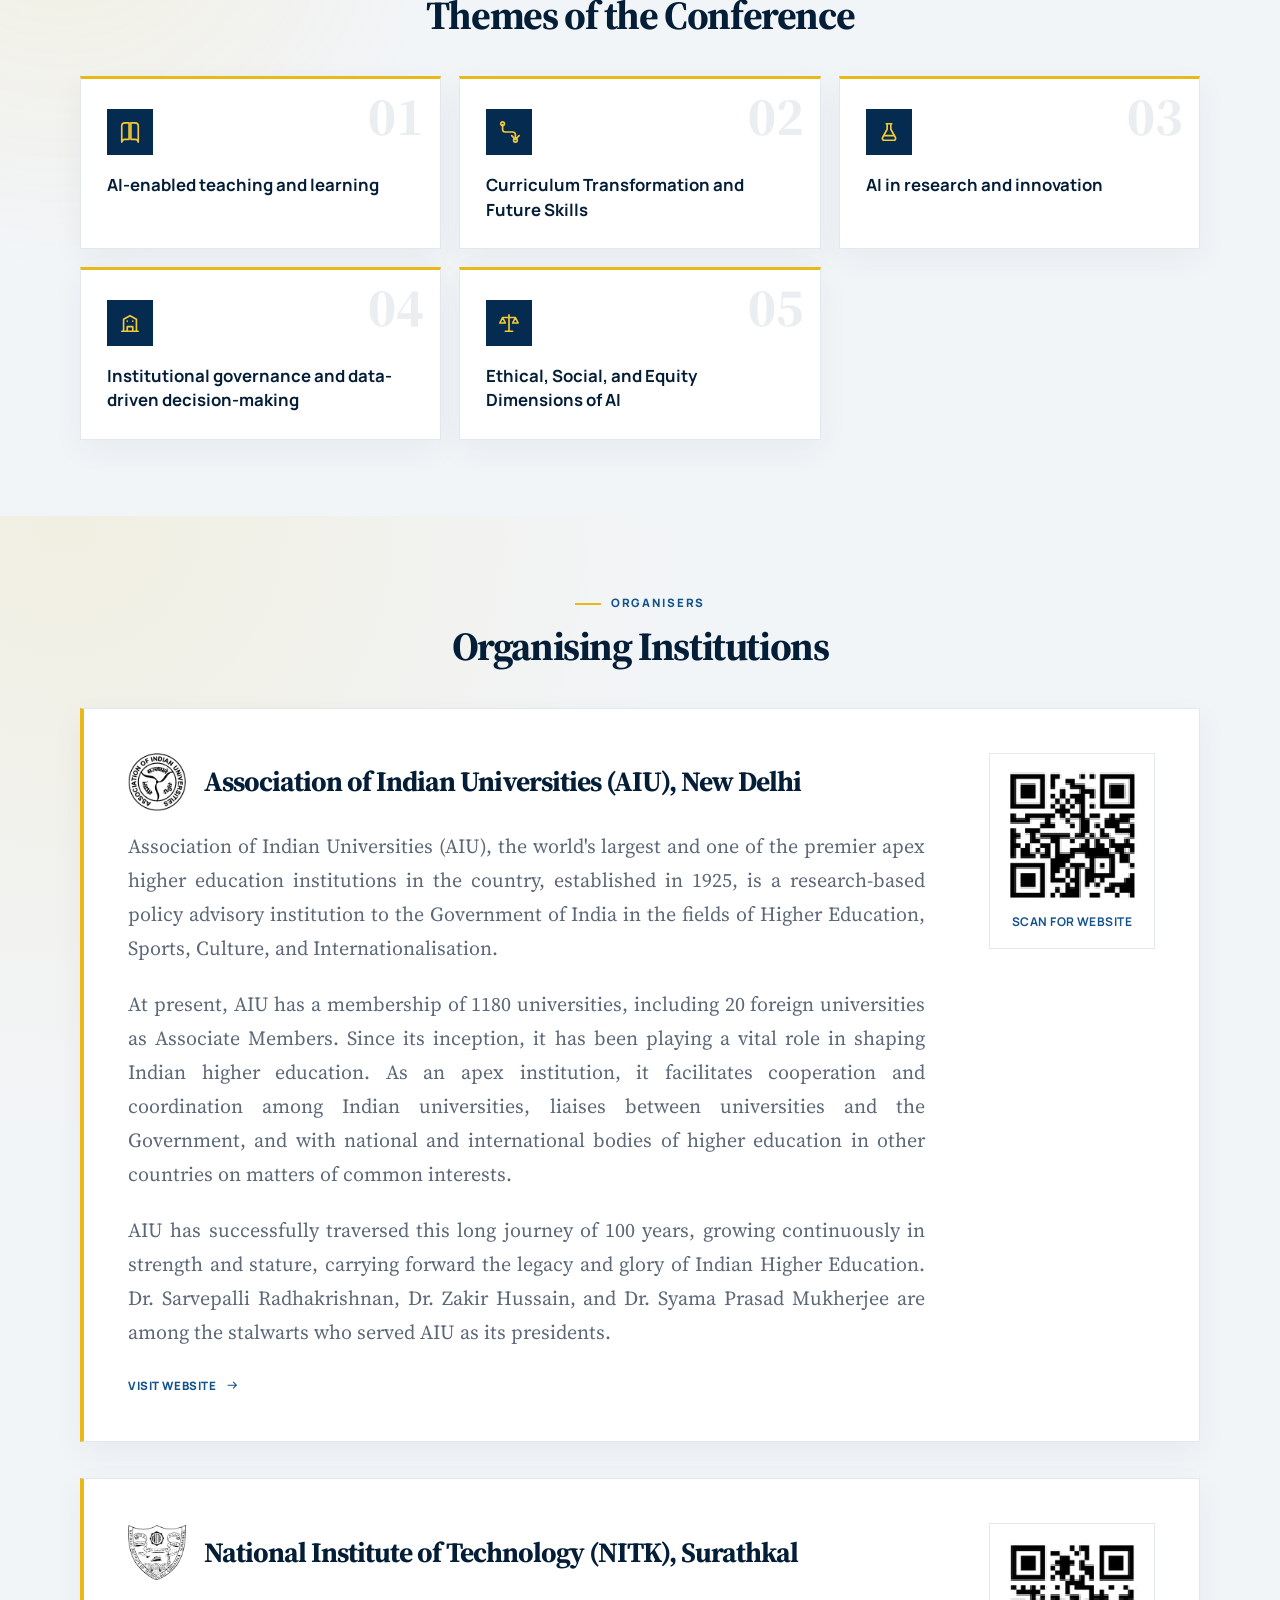
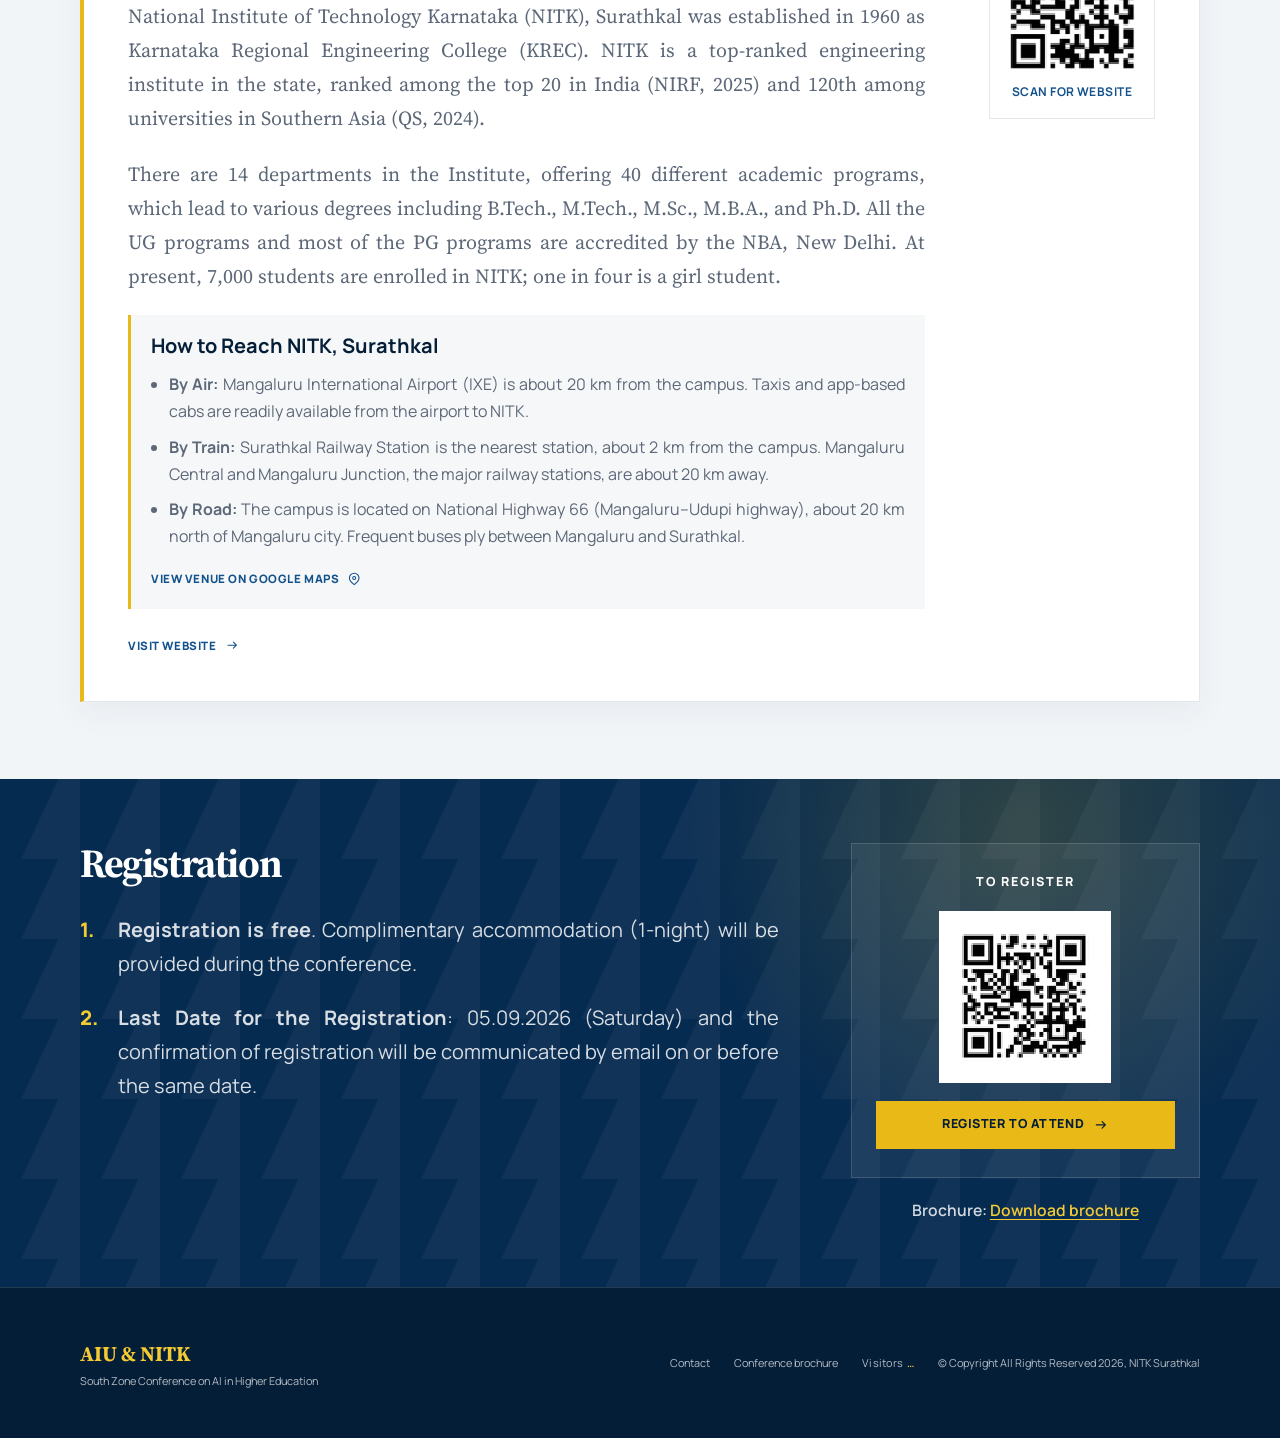
==== commit e8a176d3: "Add e-certificate verification against the official attendees list." ====
--- a/docs/index.html
+++ b/docs/index.html
@@ -17,6 +17,7 @@
     >
     <link rel="stylesheet" href="css/styles.css">
     <script src="js/content.js" defer></script>
+    <script src="js/attendees.js" defer></script>
     <script src="js/render.js" defer></script>
     <script src="js/main.js" defer></script>
   </head>
--- a/docs/css/styles.css
+++ b/docs/css/styles.css
@@ -412,9 +412,68 @@
   display: flex;
   flex-direction: column;
   padding-top: calc(var(--header-height) + clamp(36px, 5vw, 64px));
-  padding-bottom: clamp(48px, 6vw, 80px);
+  padding-bottom: clamp(36px, 5vw, 64px);
   justify-content: center;
   gap: clamp(28px, 4vw, 44px);
+}
+
+.hero__notice {
+  position: relative;
+  z-index: 1;
+  overflow: hidden;
+  color: var(--navy-950);
+  background: var(--gold-500);
+  border-top: 1px solid rgba(4, 30, 56, 0.12);
+}
+
+.hero__notice-track {
+  display: flex;
+  align-items: center;
+  width: max-content;
+  animation: hero-notice-roll 32s linear infinite;
+}
+
+.hero__notice:hover .hero__notice-track {
+  animation-play-state: paused;
+}
+
+.hero__notice-group {
+  display: flex;
+  align-items: center;
+  flex-shrink: 0;
+}
+
+.hero__notice-text {
+  padding: 0.7em 0;
+  font-family: var(--font-sans);
+  font-size: clamp(0.85rem, 1.4vw, 0.98rem);
+  font-weight: 700;
+  letter-spacing: 0.04em;
+  line-height: 1.3;
+  text-transform: uppercase;
+  white-space: nowrap;
+}
+
+.hero__notice-email {
+  text-transform: none;
+}
+
+.hero__notice-sep {
+  display: inline-flex;
+  align-items: center;
+  justify-content: center;
+  flex-shrink: 0;
+  margin-inline: 1.8em;
+  color: var(--navy-950);
+  font-family: var(--font-sans);
+  font-size: 1.1em;
+  font-weight: 700;
+  line-height: 1;
+  opacity: 0.7;
+}
+
+.hero__notice-sep::before {
+  content: ".";
 }
 
 .hero__top {
@@ -505,6 +564,18 @@
 
 .event-meta .icon {
   color: var(--gold-400);
+}
+
+.event-meta__venue {
+  color: inherit;
+  text-decoration: underline;
+  text-underline-offset: 3px;
+  text-decoration-color: rgba(255, 255, 255, 0.45);
+}
+
+.event-meta__venue:hover,
+.event-meta__venue:focus-visible {
+  text-decoration-color: var(--gold-400);
 }
 
 .button-row {
@@ -610,6 +681,31 @@
 
 .institution-block__body p + p {
   margin-top: 1.1em;
+}
+
+.institution-block__reach {
+  margin-bottom: 22px;
+  padding: 18px 20px;
+  background: rgba(6, 43, 80, 0.035);
+  border-left: 3px solid var(--gold-500);
+}
+
+.institution-block__reach h3 {
+  margin-bottom: 12px;
+  font-size: clamp(1.05rem, 1.8vw, 1.25rem);
+  color: var(--navy-950);
+}
+
+.institution-block__reach ul {
+  margin: 0 0 14px;
+  padding-left: 18px;
+  color: var(--muted);
+  line-height: 1.7;
+  text-align: justify;
+}
+
+.institution-block__reach li + li {
+  margin-top: 8px;
 }
 
 .institution-block__media {
@@ -670,6 +766,140 @@
   font-weight: 700;
 }
 
+.schedule-programme--agenda {
+  display: block;
+  place-items: stretch;
+  min-height: 0;
+  max-width: 68rem;
+  margin-inline: auto;
+  padding: 0;
+  text-align: left;
+  overflow: hidden;
+}
+
+.schedule-programme__disclaimer {
+  margin: 0;
+  padding: 1rem 1.35rem;
+  background: rgba(6, 43, 80, 0.04);
+  border-bottom: 1px solid rgba(6, 43, 80, 0.08);
+  color: var(--navy-700);
+  font-size: 0.95rem;
+  font-style: italic;
+  line-height: 1.5;
+  text-align: center;
+}
+
+.schedule-programme__table {
+  display: grid;
+  grid-template-columns: minmax(11rem, 16rem) minmax(0, 1fr);
+  margin: 0;
+}
+
+.schedule-programme__row {
+  display: grid;
+  grid-template-columns: subgrid;
+  grid-column: 1 / -1;
+  gap: 1.25rem 1.75rem;
+  align-items: center;
+  padding: 1.05rem 1.5rem;
+  border-bottom: 1px solid rgba(6, 43, 80, 0.08);
+}
+
+.schedule-programme__row:last-child {
+  border-bottom: none;
+}
+
+.schedule-programme__row--head {
+  background: rgba(6, 43, 80, 0.04);
+  border-bottom-color: rgba(6, 43, 80, 0.12);
+}
+
+.schedule-programme__row--head .schedule-programme__time,
+.schedule-programme__row--head .schedule-programme__title {
+  color: var(--navy-700);
+  font-family: var(--font-display);
+  font-size: 0.78rem;
+  font-weight: 700;
+  letter-spacing: 0.08em;
+  text-transform: uppercase;
+}
+
+.schedule-programme__row:not(.schedule-programme__row--head):nth-child(even) {
+  background: rgba(6, 43, 80, 0.02);
+}
+
+.schedule-programme__time {
+  color: var(--navy-700);
+  font-family: var(--font-display);
+  font-size: 0.92rem;
+  font-weight: 700;
+  letter-spacing: 0.03em;
+  white-space: nowrap;
+}
+
+.schedule-programme__title {
+  color: var(--navy-950);
+  font-size: 1.05rem;
+  font-weight: 600;
+  line-height: 1.4;
+}
+
+.schedule-programme__row--group {
+  align-items: start;
+  gap: 0.85rem 1.75rem;
+}
+
+.schedule-programme__group-title {
+  margin: 0;
+  color: var(--navy-950);
+  font-size: 1.05rem;
+  font-weight: 600;
+  line-height: 1.4;
+}
+
+.schedule-programme__session-theme,
+.schedule-programme__session-speaker {
+  margin: 0;
+  color: var(--navy-950);
+  font-size: 0.95rem;
+  line-height: 1.45;
+}
+
+.schedule-programme__session-theme span,
+.schedule-programme__session-speaker span {
+  color: var(--navy-700);
+  font-weight: 700;
+}
+
+@media (max-width: 640px) {
+  .schedule-programme__table {
+    grid-template-columns: 1fr;
+  }
+
+  .schedule-programme__row {
+    grid-template-columns: 1fr;
+    gap: 0.35rem;
+    padding: 1rem 1.15rem;
+  }
+
+  .schedule-programme__row--head {
+    display: none;
+  }
+
+  .schedule-programme__time {
+    white-space: normal;
+    font-size: 0.82rem;
+  }
+
+  .schedule-programme__title {
+    font-size: 1rem;
+  }
+  .schedule-programme__disclaimer {
+    padding: 0.9rem 1.1rem;
+    font-size: 0.9rem;
+  }
+}
+
 .speakers-section {
   background: var(--navy-950);
 }
@@ -931,6 +1161,7 @@
   color: var(--muted);
   font-size: 0.95rem;
   line-height: 1.6;
+  text-align: justify;
 }
 
 .sponsorship__intro {
@@ -1086,6 +1317,9 @@
 }
 
 .table-wrap {
+  /* Positioning context so the absolutely-positioned .sr-only labels inside
+     the table are clipped by this scroll container instead of widening the page. */
+  position: relative;
   overflow-x: auto;
   border: 1px solid var(--line);
   background: var(--white);
@@ -1185,6 +1419,18 @@
   font-size: 0.82rem;
 }
 
+.table-note a {
+  color: var(--navy-700);
+  font-weight: 700;
+  text-decoration: underline;
+  text-underline-offset: 3px;
+}
+
+.table-note a:hover,
+.table-note a:focus-visible {
+  color: var(--navy-950);
+}
+
 .sponsor-details {
   display: grid;
   grid-template-columns: 1fr 1fr;
@@ -1242,29 +1488,176 @@
   font-size: 0.82rem;
 }
 
+.sponsor-detail__body {
+  display: flex;
+  gap: 24px;
+  align-items: flex-start;
+  justify-content: space-between;
+  flex-wrap: wrap;
+}
+
+.sponsor-detail__body dl {
+  flex: 1 1 260px;
+  min-width: 0;
+}
+
+.sponsor-detail__qr {
+  display: grid;
+  margin: 0;
+  padding: 12px;
+  justify-items: center;
+  gap: 8px;
+  background: var(--white);
+  border: 1px solid rgba(6, 43, 80, 0.12);
+  border-radius: var(--radius);
+}
+
+.sponsor-detail__qr img {
+  width: 138px;
+  height: 138px;
+  object-fit: contain;
+}
+
+.sponsor-detail__qr figcaption {
+  color: var(--muted);
+  font-size: 0.72rem;
+  font-weight: 700;
+  letter-spacing: 0.04em;
+  text-transform: uppercase;
+}
+
+.sponsor-detail__qr-meta {
+  margin: 0;
+  color: var(--muted);
+  font-size: 0.78rem;
+  line-height: 1.5;
+  text-align: center;
+}
+
 .sponsor-detail--contact {
   display: flex;
   flex-direction: column;
 }
 
-.sponsor-detail--contact > a {
-  display: inline-flex;
-  width: fit-content;
-  margin-bottom: 10px;
+.sponsor-contact__person {
+  display: flex;
+  margin-bottom: 22px;
+  gap: 16px;
+  align-items: center;
+}
+
+.sponsor-contact__person .person-avatar {
+  width: 72px;
+  height: 72px;
+}
+
+.sponsor-contact__person h3 {
+  margin-bottom: 3px;
+}
+
+.sponsor-contact__role {
+  margin: 0;
   color: var(--navy-700);
-  gap: 9px;
+  font-size: 0.7rem;
+  font-weight: 800;
+  letter-spacing: 0.08em;
+  text-transform: uppercase;
+}
+
+.sponsor-contact__dept {
+  margin: 3px 0 0;
+  color: var(--muted);
+  font-size: 0.82rem;
+}
+
+.sponsor-contact__channels {
+  display: grid;
+  margin: 0 0 8px;
+  padding: 0;
+  list-style: none;
+  gap: 10px;
+}
+
+.sponsor-contact__channels a {
+  display: flex;
+  padding: 12px 14px;
+  color: var(--navy-950);
+  background: var(--mist);
+  border: 1px solid var(--line);
+  border-radius: var(--radius);
+  gap: 12px;
   align-items: center;
-  font-size: 0.85rem;
+  text-decoration: none;
+  transition:
+    background var(--transition),
+    border-color var(--transition);
+}
+
+.sponsor-contact__channels a:hover {
+  background: var(--white);
+  border-color: var(--navy-700);
+}
+
+.sponsor-contact__channels a > .icon:last-child {
+  margin-left: auto;
+  color: var(--navy-700);
+  opacity: 0;
+  transition: opacity var(--transition);
+}
+
+.sponsor-contact__channels a:hover > .icon:last-child,
+.sponsor-contact__channels a:focus-visible > .icon:last-child {
+  opacity: 1;
+}
+
+.sponsor-contact__channel-icon {
+  display: grid;
+  width: 36px;
+  height: 36px;
+  flex: none;
+  color: var(--gold-400);
+  background: var(--navy-900);
+  border-radius: var(--radius);
+  place-items: center;
+}
+
+.sponsor-contact__channel-icon .icon {
+  width: 17px;
+  height: 17px;
+}
+
+.sponsor-contact__channel-text {
+  display: grid;
+  min-width: 0;
+  gap: 2px;
+}
+
+.sponsor-contact__channel-text small {
+  color: var(--muted);
+  font-size: 0.66rem;
   font-weight: 700;
-}
-
-.sponsor-detail--contact > a:hover {
-  color: var(--navy-950);
-}
-
-.sponsor-detail--contact .text-link {
+  letter-spacing: 0.08em;
+  text-transform: uppercase;
+}
+
+.sponsor-contact__channel-text strong {
+  color: var(--navy-950);
+  font-size: 0.88rem;
+  font-weight: 700;
+  overflow-wrap: anywhere;
+}
+
+.sponsor-detail--contact .sponsor-brochure-link {
   margin-top: auto;
   padding-top: 18px;
+}
+
+.sponsor-brochure-link__note {
+  margin: 8px 0 0;
+  color: var(--muted);
+  font-size: 0.78rem;
+  line-height: 1.45;
+  max-width: 28ch;
 }
 
 .text-link {
@@ -1497,6 +1890,23 @@
   font-weight: 700;
 }
 
+.platinum-feature__profile {
+  margin-bottom: 22px;
+  color: var(--muted);
+  font-size: 0.95rem;
+  line-height: 1.7;
+  text-align: justify;
+  text-wrap: pretty;
+}
+
+.platinum-feature__profile p {
+  margin: 0;
+}
+
+.platinum-feature__profile p + p {
+  margin-top: 0.95em;
+}
+
 .platinum-feature__body > p:not(.eyebrow):not(.platinum-feature__tagline) {
   margin-bottom: 22px;
   color: var(--muted);
@@ -1738,6 +2148,7 @@
   color: rgba(255, 255, 255, 0.84);
   font-size: clamp(1.05rem, 1.6vw, 1.25rem);
   line-height: 1.7;
+  text-align: justify;
 }
 
 .registration-band__index {
@@ -1847,6 +2258,19 @@
   color: var(--white);
 }
 
+.visitor-count {
+  display: inline-flex;
+  align-items: baseline;
+  gap: 0.35em;
+  letter-spacing: 0.02em;
+}
+
+.visitor-count strong {
+  color: var(--gold-400);
+  font-weight: 600;
+  font-variant-numeric: tabular-nums;
+}
+
 
 .committee-page {
   background:
@@ -1854,9 +2278,80 @@
     var(--mist);
 }
 
+.org-tabs {
+  display: flex;
+  flex-wrap: wrap;
+  justify-content: center;
+  gap: 10px;
+  margin-bottom: clamp(32px, 4vw, 48px);
+}
+
+.org-tab {
+  padding: 10px 20px;
+  color: var(--navy-800);
+  background: var(--white);
+  border: 1px solid var(--line);
+  border-radius: 999px;
+  font-size: 0.82rem;
+  font-weight: 700;
+  letter-spacing: 0.02em;
+  cursor: pointer;
+  transition:
+    color var(--transition),
+    background var(--transition),
+    border-color var(--transition);
+}
+
+.org-tab:hover {
+  border-color: var(--navy-700);
+}
+
+.org-tab.is-active {
+  color: var(--white);
+  background: var(--navy-900);
+  border-color: var(--navy-900);
+}
+
+/* Committee page has six tabs; a fixed grid keeps rows balanced
+   instead of leaving an orphan tab on the wrapped line. */
+.committee-page .org-tabs {
+  display: grid;
+  grid-template-columns: repeat(3, minmax(0, 1fr));
+  max-width: 860px;
+  margin-inline: auto;
+}
+
+.committee-page .org-tab {
+  text-align: center;
+  white-space: nowrap;
+  overflow: hidden;
+  text-overflow: ellipsis;
+}
+
+@media (max-width: 780px) {
+  .committee-page .org-tabs {
+    grid-template-columns: repeat(2, minmax(0, 1fr));
+  }
+}
+
+@media (max-width: 460px) {
+  .committee-page .org-tabs {
+    grid-template-columns: minmax(0, 1fr);
+  }
+}
+
 .org-stack {
   display: grid;
   gap: clamp(36px, 5vw, 56px);
+}
+
+.org-panel {
+  display: grid;
+  gap: clamp(36px, 5vw, 56px);
+}
+
+.org-panel[hidden] {
+  display: none;
 }
 
 #leadership-list,
@@ -1934,6 +2429,11 @@
   margin: 12px auto 0;
   background: var(--gold-500);
   content: "";
+}
+
+.contact-sections {
+  display: grid;
+  gap: clamp(36px, 5vw, 56px);
 }
 
 .coordinators-list {
@@ -2165,6 +2665,15 @@
   }
 }
 
+@keyframes hero-notice-roll {
+  from {
+    transform: translateX(0);
+  }
+  to {
+    transform: translateX(-50%);
+  }
+}
+
 @keyframes reveal-in {
   from {
     opacity: 0;
@@ -2347,9 +2856,17 @@
 
   .hero__inner {
     padding-top: calc(var(--header-height) + 28px);
-    padding-bottom: 40px;
+    padding-bottom: 28px;
     justify-content: center;
     gap: 24px;
+  }
+
+  .hero__notice-text {
+    font-size: 0.8rem;
+  }
+
+  .hero__notice-sep {
+    margin-inline: 1.6em;
   }
 
   .hero__top {
@@ -2508,4 +3025,740 @@
     animation-iteration-count: 1 !important;
     transition-duration: 0.01ms !important;
   }
-}
+
+  .hero__notice-track {
+    width: 100%;
+    justify-content: center;
+    animation: none !important;
+  }
+
+  .hero__notice-group[aria-hidden="true"],
+  .hero__notice-sep,
+  .hero__notice-group .hero__notice-text:nth-child(n + 2) {
+    display: none;
+  }
+
+  .hero__notice-text {
+    padding-inline: 16px;
+    text-align: center;
+    white-space: normal;
+  }
+}
+
+/* Gallery page */
+
+/* Three equal-width tabs so Conference / AIU, New Delhi / NITK, Surathkal stay aligned. */
+.gallery-page .org-tabs {
+  display: grid;
+  grid-template-columns: repeat(3, minmax(0, 1fr));
+  max-width: 520px;
+  margin-inline: auto;
+}
+
+.gallery-page .org-tab {
+  text-align: center;
+  white-space: nowrap;
+  overflow: hidden;
+  text-overflow: ellipsis;
+}
+
+@media (max-width: 460px) {
+  .gallery-page .org-tabs {
+    grid-template-columns: minmax(0, 1fr);
+  }
+}
+
+.gallery-section {
+  margin-top: clamp(40px, 7vw, 72px);
+}
+
+.gallery-section .section-heading {
+  margin-bottom: clamp(20px, 3.5vw, 34px);
+}
+
+.photo-grid {
+  display: grid;
+  grid-template-columns: repeat(4, minmax(0, 1fr));
+  grid-auto-rows: 200px;
+  grid-auto-flow: dense;
+  gap: 14px;
+}
+
+.photo-tile {
+  position: relative;
+  padding: 0;
+  overflow: hidden;
+  border: 0;
+  border-radius: var(--radius);
+  background: var(--navy-950);
+  cursor: zoom-in;
+}
+
+.photo-tile img {
+  display: block;
+  width: 100%;
+  height: 100%;
+  object-fit: cover;
+  transition: transform 420ms ease;
+}
+
+.photo-tile::after {
+  content: "";
+  position: absolute;
+  inset: 0;
+  background: linear-gradient(
+    to top,
+    rgba(4, 30, 56, 0.72) 0%,
+    rgba(4, 30, 56, 0.12) 38%,
+    rgba(4, 30, 56, 0) 60%
+  );
+  opacity: 0;
+  transition: opacity var(--transition);
+}
+
+.photo-tile__caption {
+  position: absolute;
+  inset-inline: 0;
+  bottom: 0;
+  z-index: 1;
+  padding: 14px 16px;
+  color: var(--white);
+  font-family: var(--font-sans);
+  font-size: 0.82rem;
+  font-weight: 700;
+  letter-spacing: 0.02em;
+  text-align: left;
+  transform: translateY(8px);
+  opacity: 0;
+  transition: transform var(--transition), opacity var(--transition);
+}
+
+.photo-tile:hover img,
+.photo-tile:focus-visible img {
+  transform: scale(1.05);
+}
+
+.photo-tile:hover::after,
+.photo-tile:focus-visible::after,
+.photo-tile:hover .photo-tile__caption,
+.photo-tile:focus-visible .photo-tile__caption {
+  opacity: 1;
+  transform: translateY(0);
+}
+
+.photo-tile:focus-visible {
+  outline: 3px solid var(--gold-400);
+  outline-offset: 2px;
+}
+
+.photo-tile--featured {
+  grid-column: span 2;
+  grid-row: span 2;
+}
+
+.photo-tile--wide {
+  grid-column: span 2;
+}
+
+.photo-tile--tall {
+  grid-row: span 2;
+}
+
+.gallery-placeholder {
+  margin: 8px auto 0;
+  max-width: 560px;
+  padding: 40px 24px;
+  border: 1px dashed rgba(6, 43, 80, 0.25);
+  border-radius: var(--radius);
+  text-align: center;
+  font-size: 0.95rem;
+  color: var(--muted);
+}
+
+.gallery-attribution {
+  margin-top: 16px;
+  color: var(--muted);
+  font-size: 0.78rem;
+  text-align: center;
+}
+
+/* Gallery lightbox */
+
+body.lightbox-open {
+  overflow: hidden;
+}
+
+.lightbox {
+  position: fixed;
+  inset: 0;
+  z-index: 300;
+  display: flex;
+  align-items: center;
+  justify-content: center;
+  gap: 20px;
+  padding: clamp(16px, 4vw, 56px);
+  background: rgba(4, 30, 56, 0.95);
+}
+
+.lightbox[hidden] {
+  display: none;
+}
+
+.lightbox__figure {
+  display: flex;
+  flex-direction: column;
+  align-items: center;
+  gap: 16px;
+  max-width: min(1040px, 100%);
+  margin: 0;
+}
+
+.lightbox__image {
+  max-width: 100%;
+  max-height: calc(100vh - 190px);
+  border-radius: var(--radius);
+  box-shadow: var(--shadow);
+  object-fit: contain;
+}
+
+.lightbox__caption {
+  display: flex;
+  flex-wrap: wrap;
+  justify-content: center;
+  align-items: baseline;
+  gap: 4px 16px;
+  color: var(--white);
+  text-align: center;
+}
+
+.lightbox__title {
+  font-family: var(--font-display);
+  font-size: 1.05rem;
+  font-weight: 700;
+}
+
+.lightbox__meta {
+  color: rgba(255, 255, 255, 0.65);
+  font-size: 0.8rem;
+}
+
+.lightbox__close,
+.lightbox__nav {
+  display: grid;
+  place-items: center;
+  flex: 0 0 auto;
+  width: 46px;
+  height: 46px;
+  padding: 0;
+  color: var(--white);
+  background: rgba(255, 255, 255, 0.08);
+  border: 1px solid rgba(255, 255, 255, 0.28);
+  border-radius: 50%;
+  cursor: pointer;
+  transition: background var(--transition), color var(--transition),
+    border-color var(--transition);
+}
+
+.lightbox__close:hover,
+.lightbox__nav:hover,
+.lightbox__close:focus-visible,
+.lightbox__nav:focus-visible {
+  color: var(--navy-950);
+  background: var(--gold-400);
+  border-color: var(--gold-400);
+}
+
+.lightbox__close {
+  position: absolute;
+  top: 20px;
+  right: 20px;
+}
+
+.lightbox__close .icon,
+.lightbox__nav .icon {
+  width: 20px;
+  height: 20px;
+}
+
+.lightbox__nav--prev .icon {
+  transform: rotate(180deg);
+}
+
+@media (max-width: 680px) {
+  .photo-grid {
+    grid-template-columns: repeat(2, minmax(0, 1fr));
+    grid-auto-rows: 150px;
+    gap: 10px;
+  }
+
+  .lightbox {
+    gap: 0;
+  }
+
+  .lightbox__nav {
+    position: absolute;
+    top: 50%;
+    transform: translateY(-50%);
+    z-index: 1;
+  }
+
+  .lightbox__nav--prev {
+    left: 12px;
+  }
+
+  .lightbox__nav--next {
+    right: 12px;
+  }
+
+  .lightbox__image {
+    max-height: calc(100vh - 220px);
+  }
+}
+
+.brochure-notice {
+  position: fixed;
+  inset: 0;
+  z-index: 320;
+  display: flex;
+  align-items: center;
+  justify-content: center;
+  padding: clamp(16px, 4vw, 56px);
+  background: rgba(4, 30, 56, 0.72);
+  backdrop-filter: blur(3px);
+}
+
+.brochure-notice[hidden] {
+  display: none;
+}
+
+.brochure-notice__dialog {
+  position: relative;
+  max-width: 480px;
+  padding: clamp(28px, 4vw, 40px);
+  background: var(--white);
+  border-top: 4px solid var(--gold-400);
+  border-radius: var(--radius);
+  box-shadow: var(--shadow);
+}
+
+.brochure-notice__dialog h3 {
+  margin: 0 0 14px;
+  font-family: var(--font-display);
+  font-size: 1.35rem;
+  color: var(--navy-900);
+}
+
+.brochure-notice__dialog p {
+  margin: 0 0 12px;
+  color: var(--muted);
+}
+
+.brochure-notice__dialog p:last-child {
+  margin-bottom: 0;
+}
+
+.brochure-notice__close {
+  position: absolute;
+  top: 14px;
+  right: 14px;
+  display: grid;
+  place-items: center;
+  width: 38px;
+  height: 38px;
+  padding: 0;
+  color: var(--navy-900);
+  background: transparent;
+  border: 1px solid var(--line);
+  border-radius: var(--radius);
+  cursor: pointer;
+  transition: var(--transition);
+}
+
+.brochure-notice__close:hover,
+.brochure-notice__close:focus-visible {
+  color: var(--navy-950);
+  background: var(--gold-400);
+  border-color: var(--gold-400);
+}
+
+.brochure-notice__close .icon {
+  width: 18px;
+  height: 18px;
+}
+
+.button--whatsapp {
+  color: var(--white);
+  background: #1f9d55;
+  border: none;
+  cursor: pointer;
+}
+
+.button--whatsapp:hover,
+.button--whatsapp:focus-visible {
+  background: #24b463;
+}
+
+.button--whatsapp .icon {
+  width: 18px;
+  height: 18px;
+}
+
+.sponsor-detail__note {
+  margin: 18px 0 12px;
+  color: var(--muted);
+  font-size: 0.86rem;
+}
+
+.sponsor-detail .button--whatsapp {
+  width: fit-content;
+}
+
+.wa-modal {
+  position: fixed;
+  inset: 0;
+  z-index: 320;
+  display: flex;
+  align-items: center;
+  justify-content: center;
+  padding: clamp(16px, 4vw, 56px);
+  background: rgba(4, 30, 56, 0.72);
+  backdrop-filter: blur(3px);
+}
+
+.wa-modal[hidden] {
+  display: none;
+}
+
+.wa-modal__dialog {
+  position: relative;
+  width: min(480px, 100%);
+  max-height: calc(100vh - 32px);
+  overflow-y: auto;
+  padding: clamp(28px, 4vw, 40px);
+  background: var(--white);
+  border-top: 4px solid #1f9d55;
+  border-radius: var(--radius);
+  box-shadow: var(--shadow);
+}
+
+.wa-modal__dialog h3 {
+  margin: 0 0 10px;
+  font-family: var(--font-display);
+  font-size: 1.35rem;
+  color: var(--navy-900);
+}
+
+.wa-modal__dialog > p {
+  margin: 0 0 18px;
+  color: var(--muted);
+  font-size: 0.9rem;
+}
+
+.wa-modal__close {
+  position: absolute;
+  top: 14px;
+  right: 14px;
+  display: grid;
+  place-items: center;
+  width: 38px;
+  height: 38px;
+  padding: 0;
+  color: var(--navy-900);
+  background: transparent;
+  border: 1px solid var(--line);
+  border-radius: var(--radius);
+  cursor: pointer;
+  transition: var(--transition);
+}
+
+.wa-modal__close:hover,
+.wa-modal__close:focus-visible {
+  color: var(--navy-950);
+  background: var(--gold-400);
+  border-color: var(--gold-400);
+}
+
+.wa-modal__close .icon {
+  width: 18px;
+  height: 18px;
+}
+
+.wa-form {
+  display: grid;
+  gap: 14px;
+}
+
+.wa-form__field {
+  display: grid;
+  gap: 6px;
+}
+
+.wa-form__field label {
+  color: var(--navy-900);
+  font-size: 0.72rem;
+  font-weight: 700;
+  letter-spacing: 0.04em;
+  text-transform: uppercase;
+}
+
+.wa-form__field input {
+  min-height: 46px;
+  padding: 0 14px;
+  color: var(--navy-950);
+  background: var(--white);
+  border: 1px solid var(--line);
+  border-radius: var(--radius);
+  transition: var(--transition);
+}
+
+.wa-form__field input:focus-visible {
+  outline: none;
+  border-color: #1f9d55;
+  box-shadow: 0 0 0 3px rgba(31, 157, 85, 0.18);
+}
+
+.wa-form__error {
+  margin: 0;
+  padding: 10px 14px;
+  color: #9b1c1c;
+  background: #fdecec;
+  border: 1px solid #f5c6c6;
+  border-radius: var(--radius);
+  font-size: 0.85rem;
+}
+
+.wa-form__error[hidden] {
+  display: none;
+}
+
+.wa-form .button--whatsapp {
+  justify-self: start;
+}
+
+.wa-recaptcha {
+  min-height: 78px;
+}
+
+.wa-recaptcha iframe {
+  max-width: 100%;
+}
+
+
+/* e-Certificate verification */
+
+.cert-modal {
+  position: fixed;
+  inset: 0;
+  z-index: 320;
+  display: flex;
+  align-items: center;
+  justify-content: center;
+  padding: clamp(16px, 4vw, 56px);
+  background: rgba(4, 30, 56, 0.72);
+  backdrop-filter: blur(3px);
+}
+
+.cert-modal[hidden] {
+  display: none;
+}
+
+.cert-modal__dialog {
+  position: relative;
+  width: min(520px, 100%);
+  max-height: calc(100vh - 32px);
+  overflow-y: auto;
+  padding: clamp(28px, 4vw, 40px);
+  background: var(--white);
+  border-top: 4px solid var(--gold-400);
+  border-radius: var(--radius);
+  box-shadow: var(--shadow);
+}
+
+.cert-modal__dialog h3 {
+  margin: 0 0 10px;
+  padding-right: 44px;
+  font-family: var(--font-display);
+  font-size: 1.35rem;
+  color: var(--navy-900);
+}
+
+.cert-modal__dialog > p {
+  margin: 0 0 18px;
+  color: var(--muted);
+  font-size: 0.9rem;
+}
+
+.cert-modal__close {
+  position: absolute;
+  top: 14px;
+  right: 14px;
+  display: grid;
+  place-items: center;
+  width: 38px;
+  height: 38px;
+  padding: 0;
+  color: var(--navy-900);
+  background: transparent;
+  border: 1px solid var(--line);
+  border-radius: var(--radius);
+  cursor: pointer;
+  transition: var(--transition);
+}
+
+.cert-modal__close:hover,
+.cert-modal__close:focus-visible {
+  color: var(--navy-950);
+  background: var(--gold-400);
+  border-color: var(--gold-400);
+}
+
+.cert-modal__close .icon {
+  width: 18px;
+  height: 18px;
+}
+
+.cert-form {
+  display: grid;
+  gap: 14px;
+}
+
+.cert-form__field {
+  display: grid;
+  gap: 6px;
+}
+
+.cert-form__field label {
+  color: var(--navy-900);
+  font-size: 0.72rem;
+  font-weight: 700;
+  letter-spacing: 0.04em;
+  text-transform: uppercase;
+}
+
+.cert-form__field input {
+  min-height: 46px;
+  padding: 0 14px;
+  color: var(--navy-950);
+  background: var(--white);
+  border: 1px solid var(--line);
+  border-radius: var(--radius);
+  transition: var(--transition);
+}
+
+.cert-form__field input:focus-visible {
+  outline: none;
+  border-color: var(--gold-500);
+  box-shadow: 0 0 0 3px rgba(233, 185, 23, 0.28);
+}
+
+.cert-form__error {
+  margin: 0;
+  padding: 10px 14px;
+  color: #9b1c1c;
+  background: #fdecec;
+  border: 1px solid #f5c6c6;
+  border-radius: var(--radius);
+  font-size: 0.85rem;
+}
+
+.cert-form__error[hidden] {
+  display: none;
+}
+
+.cert-form .button {
+  justify-self: start;
+  cursor: pointer;
+}
+
+.cert-results {
+  display: grid;
+  gap: 12px;
+  margin-top: 18px;
+}
+
+.cert-results[hidden] {
+  display: none;
+}
+
+.cert-results__note {
+  margin: 0;
+  color: var(--muted);
+  font-size: 0.85rem;
+  font-weight: 600;
+}
+
+.cert-card {
+  padding: 16px 18px;
+  background: var(--mist);
+  border: 1px solid var(--line);
+  border-radius: var(--radius);
+}
+
+.cert-card--empty {
+  color: var(--muted);
+}
+
+.cert-card--empty p {
+  margin: 0 0 10px;
+}
+
+.cert-card--empty p:last-child {
+  margin-bottom: 0;
+}
+
+.cert-card__details {
+  display: grid;
+  gap: 10px;
+  margin: 0;
+}
+
+.cert-card__details > div {
+  display: grid;
+  gap: 2px;
+}
+
+.cert-card__details dt {
+  color: var(--muted);
+  font-size: 0.7rem;
+  font-weight: 800;
+  letter-spacing: 0.05em;
+  text-transform: uppercase;
+}
+
+.cert-card__details dd {
+  margin: 0;
+  color: var(--navy-900);
+  font-size: 0.98rem;
+  font-weight: 600;
+  word-break: break-word;
+}
+
+.cert-status {
+  display: inline-flex;
+  align-items: center;
+  gap: 6px;
+  min-height: 28px;
+  padding: 0 10px;
+  border-radius: 999px;
+  font-size: 0.78rem;
+  font-weight: 800;
+  letter-spacing: 0.04em;
+  text-transform: uppercase;
+}
+
+.cert-status .icon {
+  width: 14px;
+  height: 14px;
+}
+
+.cert-status--valid {
+  color: #146c2e;
+  background: #e7f6ec;
+  border: 1px solid #b7e0c2;
+}
+
+.cert-status--invalid {
+  color: #9b1c1c;
+  background: #fdecec;
+  border: 1px solid #f5c6c6;
+}
